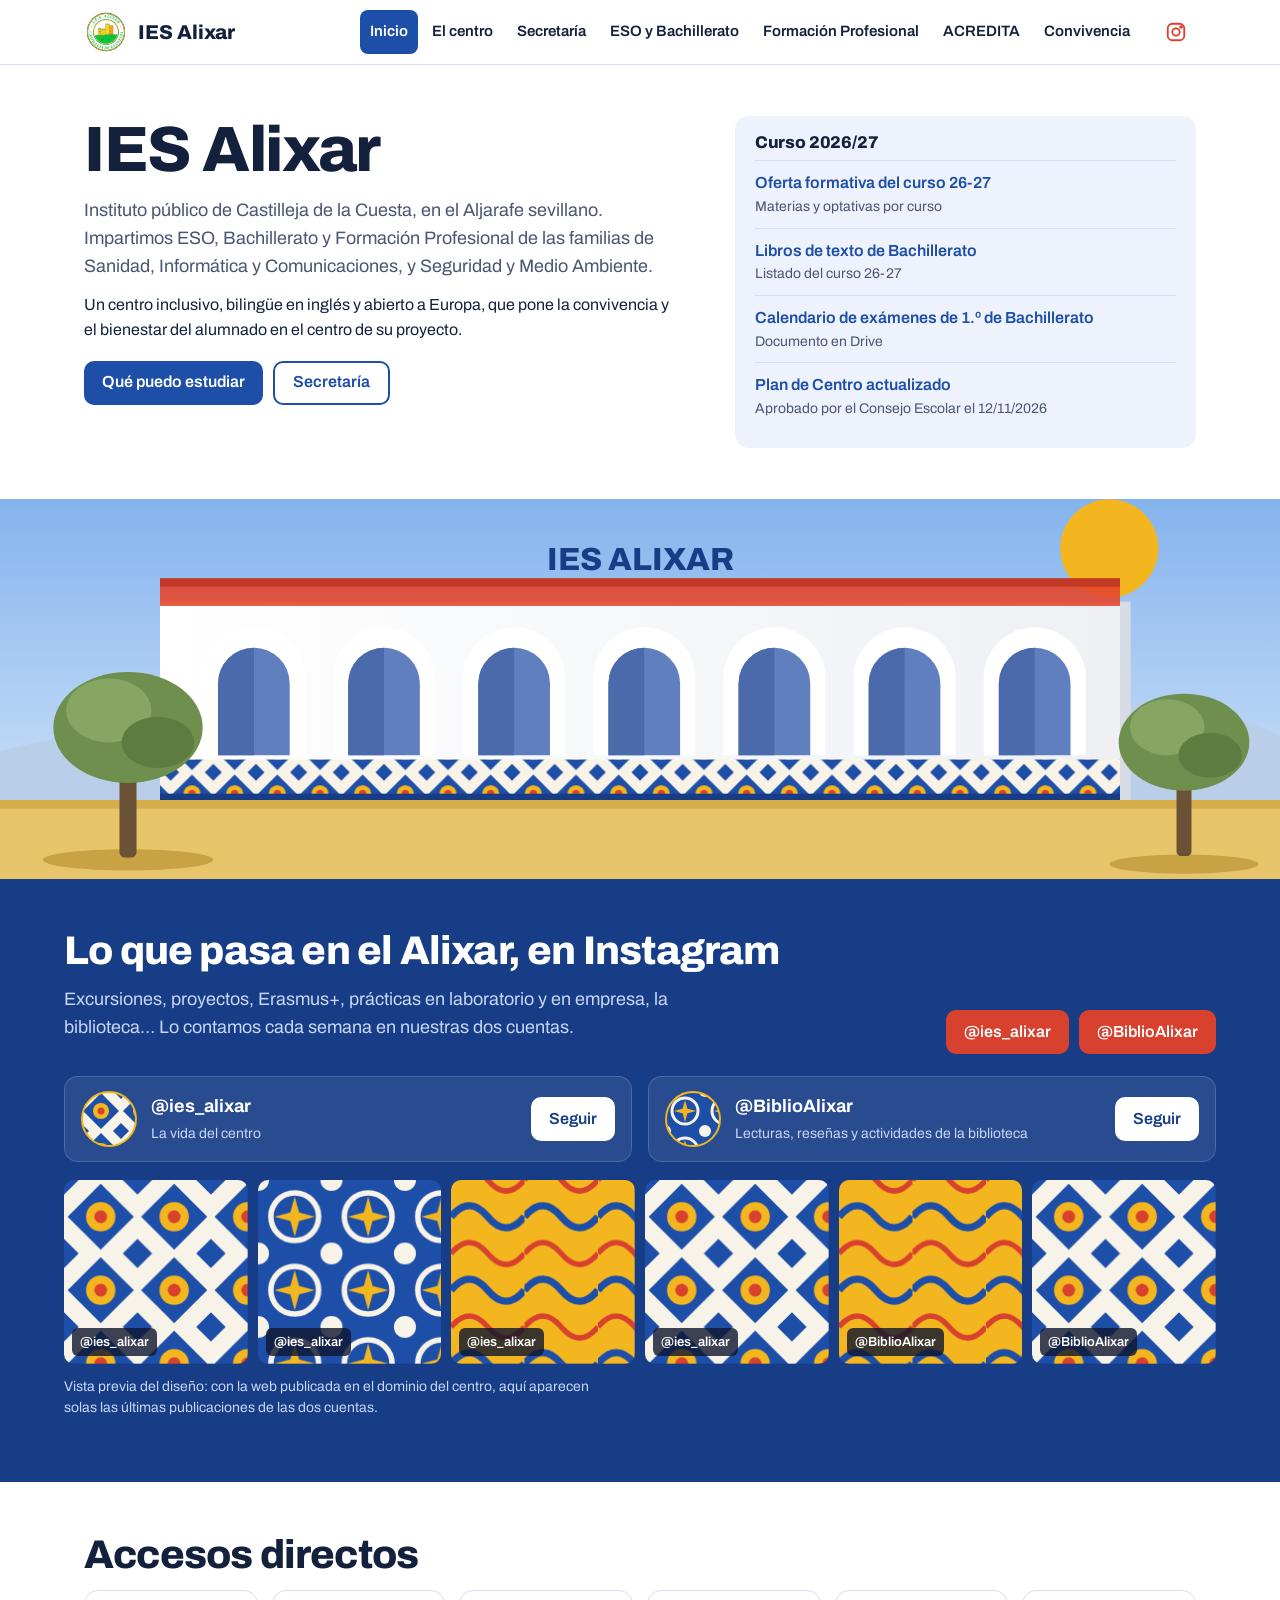
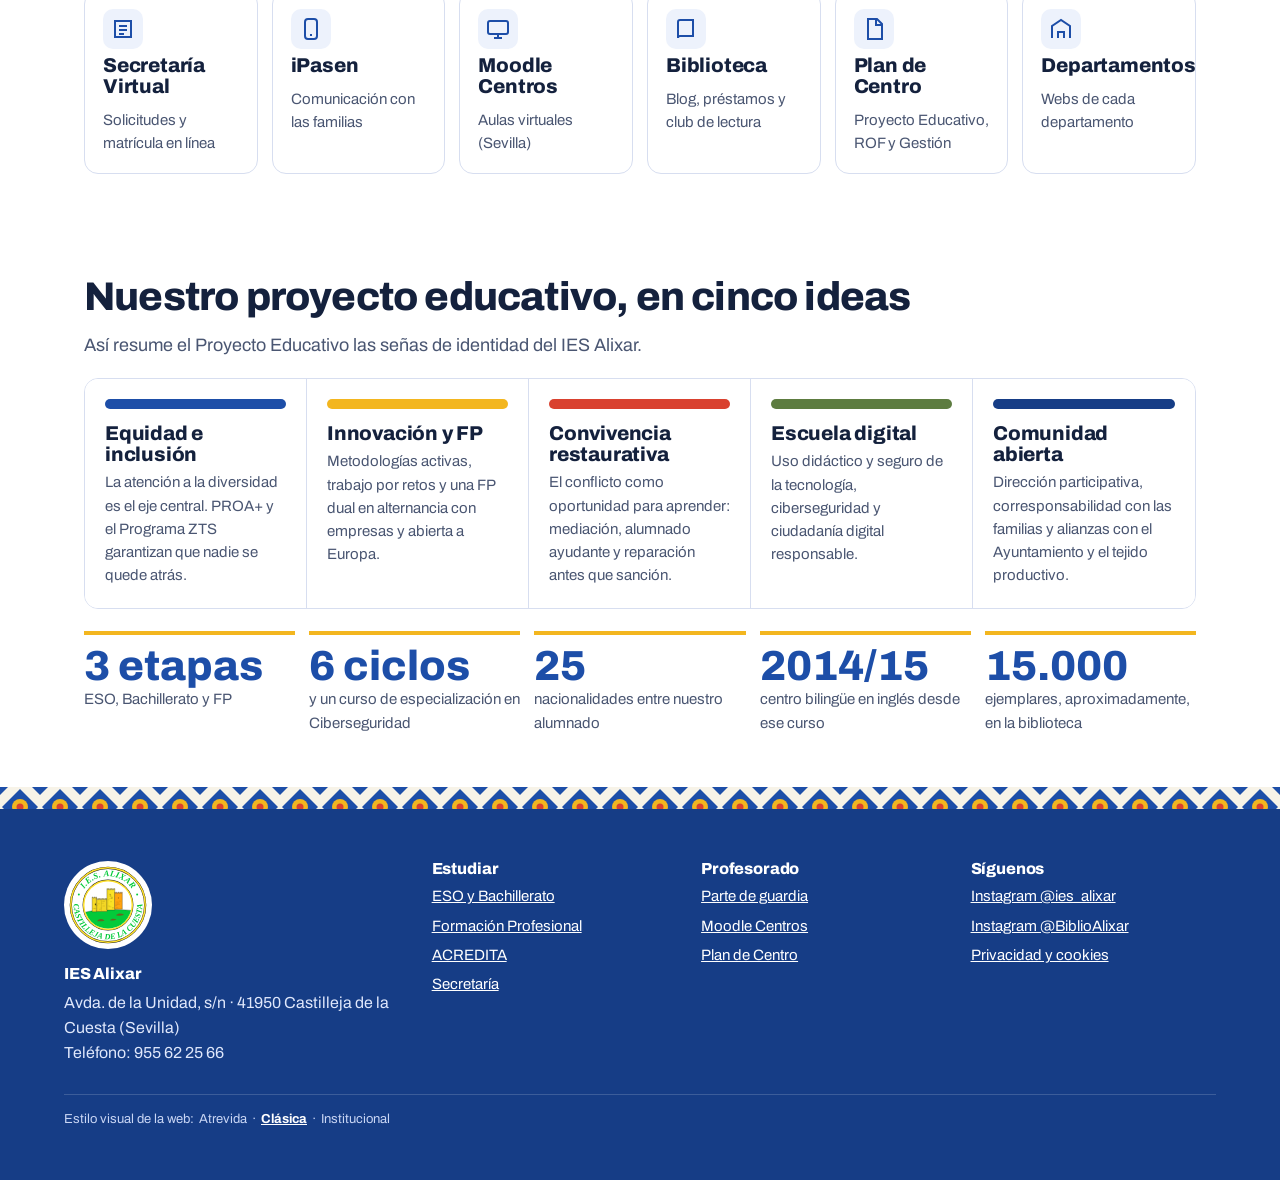
==== docs/clasica.html @ dfd82e68 "Primera versión de la web del IES Alixar (tres estilos)" ====
<!DOCTYPE html>
<html lang="es">
<head>
<meta charset="utf-8">
<meta name="viewport" content="width=device-width, initial-scale=1">
<title>IES Alixar</title>
<meta name="description" content="IES Alixar, instituto público de Castilleja de la Cuesta (Sevilla): ESO, Bachillerato bilingüe y Formación Profesional de Sanidad, Informática y Seguridad y Medio Ambiente.">
<meta name="theme-color" content="#1d4ea8">
<meta property="og:title" content="IES Alixar">
<meta property="og:description" content="Instituto público de Castilleja de la Cuesta (Sevilla): ESO, Bachillerato y Formación Profesional.">
<meta property="og:type" content="website">
<meta property="og:locale" content="es_ES">
<link rel="icon" href="[data-uri]">
<link rel="preconnect" href="https://fonts.googleapis.com">
<link rel="preconnect" href="https://fonts.gstatic.com" crossorigin>
<link href="https://fonts.googleapis.com/css2?family=Archivo:wght@400;500;600;800&display=swap" rel="stylesheet">
<style>
/* VOICE everyday institucional: cercano, claro, para familias, alumnado y profesorado
   IDEA un zócalo de azulejo sevillano: la web se ordena en piezas de tile que encajan
   PICTURE fachada encalada con arcos, friso de azulejo y olivos del Aljarafe; muro de Instagram en azulejos
   COLOUR blanco cal, azul azulejo #1d4ea8, albero #f3b61f, acento almagra #d9412f
   TYPE Archivo 800 titulares + Archivo texto
   LAYOUT portada: título y avisos arriba, escena a todo ancho, banda azul de Instagram; móvil apilado */
:root{color-scheme:light dark;--bg:light-dark(#ffffff,#0e1630);--ink:light-dark(#14213d,#eef2fb);--soft:light-dark(#4a5672,#b5c0da);--blue:light-dark(#1d4ea8,#7ea6f2);--blue-d:light-dark(#163d86,#0a1330);--albero:#f3b61f;--red:light-dark(#d9412f,#ff7a68);--tile:light-dark(#edf2fc,#17244a);--line:light-dark(#d7def0,#2a3a66);--card:light-dark(#ffffff,#131e40)}
:root[data-theme=light]{color-scheme:light}:root[data-theme=dark]{color-scheme:dark}
*{box-sizing:border-box;min-width:0}
html{scroll-padding-top:80px}
body{margin:0;background:var(--bg);color:var(--ink);font:16px/1.55 Archivo,system-ui,sans-serif;overflow-x:clip}
a{color:var(--blue)}
img,svg{max-width:100%}
h1,h2,h3{font-weight:800;line-height:1.05;letter-spacing:-.02em;text-wrap:balance;margin:0}
h1{font-size:clamp(40px,6vw,64px)}
h2{font-size:clamp(28px,3.6vw,40px);margin-bottom:14px}
h3{font-size:20px;margin-bottom:6px;letter-spacing:-.01em}
p{margin:0 0 12px;max-width:68ch}
.band{padding-block:clamp(28px,4vw,64px);padding-inline:max(5vw,16px)}
.wrap{max-width:1240px;margin-inline:auto}
.lead{font-size:18px;color:var(--soft)}
.small{font-size:14px;color:var(--soft)}
/* cabecera */
header{position:sticky;top:0;z-index:20;background:var(--bg);border-bottom:1px solid var(--line)}
.bar{display:flex;align-items:center;gap:16px;max-width:1240px;margin:auto;padding:10px max(5vw,16px);flex-wrap:wrap}
.brand{flex-wrap:nowrap;white-space:nowrap;display:flex;align-items:center;gap:10px;text-decoration:none;color:var(--ink);font-weight:800;font-size:20px;margin-right:auto}
.brand img{width:44px;height:44px}
nav{display:flex;flex-wrap:wrap;gap:4px}
nav a{padding:10px 10px;border-radius:8px;text-decoration:none;color:var(--ink);font-weight:600;font-size:15px}
nav a:hover{background:var(--tile)}
nav a[aria-current=page]{background:var(--blue);color:#fff}
nav a.ig{color:var(--red)}
nav a.ig[aria-current=page]{background:var(--red);color:#fff}
#menu{display:none;min-height:44px;padding:0 14px;border-radius:8px;border:1px solid var(--line);background:var(--card);color:var(--ink);font:600 15px Archivo,sans-serif}
@media(max-width:1120px){#menu{display:block}nav{display:none;width:100%;order:3}nav.open{display:flex}nav a{flex:1 1 45%}}
/* páginas */
[data-page]{display:none}[data-page].on{display:block}
.skip{position:absolute;left:-9999px;top:8px;z-index:50;background:var(--blue);color:#fff;padding:10px 14px;border-radius:8px}
.skip:focus{left:16px}
.btn{display:inline-flex;align-items:center;gap:8px;min-height:44px;padding:0 18px;border-radius:10px;background:var(--blue);color:#fff;font-weight:600;text-decoration:none}
.btn.alt{background:transparent;color:var(--blue);border:2px solid var(--blue)}
.btn.red{background:var(--red)}
.btn:focus-visible,nav a:focus-visible,a:focus-visible,button:focus-visible{outline:3px solid var(--albero);outline-offset:2px}
.row{display:flex;flex-wrap:wrap;gap:10px;margin-top:18px}
/* portada */
.hero{display:grid;grid-template-columns:minmax(0,1.3fr) minmax(0,1fr);gap:clamp(20px,4vw,56px);align-items:start}
.avisos{background:var(--tile);border-radius:14px;padding:18px 20px}
.avisos h3{font-size:17px}
.avisos ul{list-style:none;margin:8px 0 0;padding:0}
.avisos li{border-top:1px solid var(--line);padding:10px 0}
.avisos li a{font-weight:600;text-decoration:none}
.avisos li span{display:block;font-size:14px;color:var(--soft)}
.scene{display:block;width:100%;height:clamp(220px,30vw,380px)}
@media(max-width:760px){.hero{grid-template-columns:minmax(0,1fr)}}
/* instagram */
.igband{background:var(--blue-d);color:#fff}
.igband a{color:#fff}
.igband .lead{color:#c9d6f5}
.ighead{display:grid;grid-template-columns:minmax(0,1fr) auto;gap:16px;align-items:end;margin-bottom:22px}
.profiles{display:grid;grid-template-columns:repeat(2,minmax(0,1fr));gap:16px;margin-bottom:18px}
.prof{display:flex;gap:14px;align-items:center;background:#ffffff14;border:1px solid #ffffff2a;border-radius:14px;padding:14px 16px}
.prof svg{width:56px;height:56px;flex:none}
.prof b{font-size:18px;display:block}
.prof span{font-size:14px;color:#c9d6f5}
.prof .btn{margin-left:auto;background:#fff;color:var(--blue-d);flex:none}
.grid-ig{display:grid;grid-template-columns:repeat(6,minmax(0,1fr));gap:10px}
.post{aspect-ratio:1;border-radius:10px;overflow:hidden;position:relative;display:block;text-decoration:none}
.post svg{position:absolute;inset:0;width:100%;height:100%}
.post em{position:absolute;left:8px;bottom:8px;right:8px;font-style:normal;font-size:13px;font-weight:600;background:#0e1630cc;color:#fff;padding:4px 8px;border-radius:6px;width:max-content;max-width:calc(100% - 16px)}
.ig-live{display:grid;grid-template-columns:repeat(auto-fill,minmax(300px,1fr));gap:14px}
@media(max-width:860px){.grid-ig{grid-template-columns:repeat(3,minmax(0,1fr))}.profiles{grid-template-columns:minmax(0,1fr)}}
@media(max-width:600px){.ighead{grid-template-columns:minmax(0,1fr)}.prof{flex-wrap:wrap}.prof .btn{margin-left:0}}
/* tiles: tarjetas en azulejo */
.tiles{display:grid;grid-template-columns:repeat(auto-fit,minmax(min(100%,220px),1fr));gap:14px}
.six{grid-template-columns:repeat(6,minmax(0,1fr))}
@media(max-width:1000px){.six{grid-template-columns:repeat(3,minmax(0,1fr))}}
@media(max-width:520px){.six{grid-template-columns:repeat(2,minmax(0,1fr))}}
.tile{background:var(--card);border:1px solid var(--line);border-radius:14px;padding:18px;display:flex;flex-direction:column;gap:6px;text-decoration:none;color:var(--ink)}
a.tile:hover{border-color:var(--blue)}
.tile .ico{width:40px;height:40px;border-radius:10px;background:var(--tile);display:grid;place-items:center;color:var(--blue)}
.tile .ico svg{width:24px;height:24px}
.tile p{font-size:15px;color:var(--soft);margin:0}
.pillars{display:grid;grid-template-columns:repeat(5,minmax(0,1fr));gap:0;border:1px solid var(--line);border-radius:14px;overflow:hidden}
.pillar{padding:20px;border-right:1px solid var(--line);background:var(--card)}
.pillar:last-child{border-right:0}
.pillar i{display:block;width:100%;height:10px;border-radius:5px;margin-bottom:14px}
.pillar p{font-size:15px;color:var(--soft);margin:0}
@media(max-width:1000px){.pillars{grid-template-columns:repeat(2,minmax(0,1fr))}.pillar{border-bottom:1px solid var(--line)}.pillar:last-child{grid-column:1/-1}}
@media(max-width:560px){.pillars{grid-template-columns:minmax(0,1fr)}.pillar{border-right:0}}
.figs{display:grid;grid-template-columns:repeat(auto-fit,minmax(10em,1fr));gap:14px;margin-top:22px}
.figs div{border-top:4px solid var(--albero);padding-top:10px}
.figs b{display:block;font-size:clamp(30px,3.4vw,42px);font-weight:800;line-height:1;color:var(--blue);white-space:nowrap}
.figs span{font-size:15px;color:var(--soft)}
/* páginas interiores */
.pagehead{background:var(--tile);border-bottom:6px solid var(--albero)}
.pagehead p{margin-top:10px}
.two{display:grid;grid-template-columns:minmax(0,1fr) minmax(0,1fr);gap:clamp(20px,4vw,48px)}
.side{display:grid;grid-template-columns:minmax(0,2fr) minmax(0,1fr);gap:clamp(20px,4vw,48px);align-items:start}
@media(max-width:800px){.two,.side{grid-template-columns:minmax(0,1fr)}}
ul.clean{padding-left:20px;margin:0 0 12px}
ul.clean li{margin-bottom:6px}
.panel{background:var(--card);border:1px solid var(--line);border-radius:14px;padding:18px 20px}
.panel+.panel{margin-top:14px}
.people{list-style:none;padding:0;margin:0}
.people li{display:flex;justify-content:space-between;gap:12px;flex-wrap:wrap;padding:9px 0;border-top:1px solid var(--line)}
.people li span{color:var(--soft);font-size:15px}
.docs{list-style:none;padding:0;margin:0;display:grid;grid-template-columns:repeat(auto-fit,minmax(min(100%,300px),1fr));gap:8px}
.docs a{display:flex;gap:10px;align-items:center;padding:12px 14px;border:1px solid var(--line);border-radius:10px;text-decoration:none;color:var(--ink);background:var(--card);min-height:52px}
.docs a:hover{border-color:var(--blue)}
.docs a b{color:var(--blue);font-size:13px;flex:none;width:3.6em}
.chips{display:flex;flex-wrap:wrap;gap:6px;margin:6px 0 10px;padding:0;list-style:none}
.chips li{background:var(--tile);border-radius:999px;padding:4px 11px;font-size:14px}
.tabs{display:flex;flex-wrap:wrap;gap:6px;margin-bottom:18px}
.tabs button{min-height:44px;padding:0 16px;border-radius:10px;border:1px solid var(--line);background:var(--card);color:var(--ink);font:600 15px Archivo,sans-serif;cursor:pointer}
.tabs button[aria-selected=true]{background:var(--blue);border-color:var(--blue);color:#fff}
.course{display:none}.course.on{display:block}
.cycle{border:1px solid var(--line);border-radius:14px;padding:18px 20px;background:var(--card);display:flex;flex-direction:column;gap:4px}
.cycle .tag{align-self:flex-start;font-size:13px;font-weight:600;padding:3px 10px;border-radius:999px;background:var(--albero);color:#14213d}
.cycle .tag.gs{background:var(--blue);color:#fff}
.cycle .tag.ce{background:var(--red);color:#fff}
.cycle dl{display:grid;grid-template-columns:auto minmax(0,1fr);gap:2px 12px;margin:8px 0 0;font-size:15px}
.cycle dt{color:var(--soft)}
.cycle dd{margin:0}
.fam{margin-bottom:34px}
.fam>h3{font-size:24px;margin-bottom:12px}
.cal{list-style:none;margin:0;padding:0}
.cal li{display:grid;grid-template-columns:9.5em minmax(0,1fr);gap:16px;padding:14px 0;border-top:1px solid var(--line)}
.cal b{font-size:20px;color:var(--blue);line-height:1.2}
@media(max-width:520px){.cal li{grid-template-columns:minmax(0,1fr);gap:2px}}
.scroll{overflow-x:auto}
table{border-collapse:collapse;width:100%;font-size:15px}
th,td{text-align:left;padding:9px 10px;border-bottom:1px solid var(--line)}
td.n,th.n{text-align:right;font-variant-numeric:tabular-nums}
.logos{display:flex;flex-wrap:wrap;gap:8px;list-style:none;padding:0;margin:10px 0 0}
.logos li{border:1px solid var(--line);border-radius:8px;padding:6px 10px;font-size:14px;background:var(--card)}
.embed{position:relative;aspect-ratio:16/9;border-radius:12px;overflow:hidden;background:var(--tile);border:1px solid var(--line)}
.embed iframe{position:absolute;inset:0;width:100%;height:100%;border:0}
.embed .fb{position:absolute;inset:0;display:grid;place-items:center;text-align:center;padding:16px;font-size:15px;color:var(--soft)}
.drive{height:clamp(360px,60vh,620px);aspect-ratio:auto}
.vids{display:grid;grid-template-columns:repeat(auto-fit,minmax(min(100%,320px),1fr));gap:16px;margin-top:14px}
.vids figcaption{font-size:14px;color:var(--soft);margin-top:6px}
figure{margin:0}
.src{font-size:13px;color:var(--soft);margin-top:8px}
.official{display:grid;grid-template-columns:repeat(3,minmax(0,1fr));gap:14px}
@media(max-width:900px){.official{grid-template-columns:repeat(2,minmax(0,1fr))}}
@media(max-width:520px){.official{grid-template-columns:minmax(0,1fr)}}
.official a.tile b{font-size:13px;color:var(--soft);font-weight:500}
.navig{display:flex;gap:6px;align-items:center}
.navig a{display:grid;place-items:center;width:40px;height:40px;border-radius:10px;color:var(--red)}
.navig a:hover{background:var(--tile)}
.navig svg{width:22px;height:22px}
.post img{position:absolute;inset:0;width:100%;height:100%;object-fit:cover}
.sr{position:absolute;width:1px;height:1px;overflow:hidden;clip:rect(0 0 0 0);white-space:nowrap}
.note{border-left:4px solid var(--albero);padding:10px 14px;background:var(--tile);border-radius:0 10px 10px 0;font-size:15px}
/* pie */
footer{background:var(--blue-d);color:#dfe7fb}
footer a{color:#fff}
.foot{display:grid;grid-template-columns:minmax(0,1.4fr) repeat(3,minmax(0,1fr));gap:24px}
footer h3{font-size:16px;color:#fff;margin-bottom:8px}
footer ul{list-style:none;padding:0;margin:0}
footer li{margin-bottom:6px;font-size:15px}
.frieze{height:22px;background:var(--blue-d)}
@media(max-width:800px){.foot{grid-template-columns:repeat(2,minmax(0,1fr))}}
@media(max-width:480px){.foot{grid-template-columns:minmax(0,1fr)}}
@media(prefers-reduced-motion:no-preference){.sun{animation:glow 6s ease-in-out infinite alternate}@keyframes glow{to{opacity:.75}}}
.estilo{max-width:1240px;margin:28px auto 0;padding-top:14px;border-top:1px solid #ffffff2a;font-size:13px;color:#c9d6f5}
.estilo a{color:inherit;text-decoration:none;padding:4px 2px}
.estilo a:hover{text-decoration:underline}
.estilo a[aria-current]{color:#fff;font-weight:700;text-decoration:underline}
</style>
<script type="application/ld+json">{"@context":"https://schema.org","@type":"HighSchool","name":"IES Alixar","address":{"@type":"PostalAddress","streetAddress":"Avda. de la Unidad, s/n","postalCode":"41950","addressLocality":"Castilleja de la Cuesta","addressRegion":"Sevilla","addressCountry":"ES"},"telephone":"+34955622566","sameAs":["https://www.instagram.com/ies_alixar/","https://www.instagram.com/biblioalixar/"]}</script>
</head>
<body data-theme-name="clasica">
<a class="skip" href="#main">Saltar al contenido</a>
<svg width="0" height="0" style="position:absolute" aria-hidden="true">
 <defs>
  <pattern id="az" width="40" height="40" patternUnits="userSpaceOnUse">
   <rect width="40" height="40" fill="#f7f3e8"/>
   <path d="M20 2 L38 20 L20 38 L2 20Z" fill="#1d4ea8"/>
   <circle cx="20" cy="20" r="8" fill="#f3b61f"/>
   <circle cx="20" cy="20" r="3.5" fill="#d9412f"/>
   <path d="M0 0h8L0 8zM40 0h-8l8 8zM0 40h8l-8-8zM40 40h-8l8-8z" fill="#1d4ea8"/>
  </pattern>
  <pattern id="az2" width="40" height="40" patternUnits="userSpaceOnUse">
   <rect width="40" height="40" fill="#1d4ea8"/>
   <circle cx="20" cy="20" r="13" fill="none" stroke="#f7f3e8" stroke-width="3"/>
   <path d="M20 9 L23 20 L20 31 L17 20Z M9 20 L20 17 L31 20 L20 23Z" fill="#f3b61f"/>
   <circle cx="0" cy="0" r="6" fill="#f7f3e8"/><circle cx="40" cy="0" r="6" fill="#f7f3e8"/><circle cx="0" cy="40" r="6" fill="#f7f3e8"/><circle cx="40" cy="40" r="6" fill="#f7f3e8"/>
  </pattern>
  <pattern id="az3" width="40" height="40" patternUnits="userSpaceOnUse">
   <rect width="40" height="40" fill="#f3b61f"/>
   <path d="M0 20 Q10 8 20 20 T40 20" fill="none" stroke="#1d4ea8" stroke-width="4"/>
   <path d="M0 40 Q10 28 20 40 T40 40 M0 0 Q10 -12 20 0 T40 0" fill="none" stroke="#d9412f" stroke-width="3"/>
  </pattern>
  <symbol id="arch" viewBox="0 0 120 150"><path d="M0 150V60A60 60 0 0 1 120 60V150Z" fill="#fff"/><path d="M18 150V66A42 42 0 0 1 102 66V150Z" fill="#5f7fbf"/><path d="M18 150V66A42 42 0 0 1 60 24V150Z" fill="#4a6aac"/></symbol>
  <symbol id="olive" viewBox="0 0 160 200"><rect x="72" y="110" width="16" height="90" rx="5" fill="#6b5236"/><path d="M80 120 Q60 100 52 112" stroke="#6b5236" stroke-width="7" fill="none"/><ellipse cx="80" cy="78" rx="70" ry="52" fill="#6f8f4e"/><ellipse cx="62" cy="62" rx="40" ry="30" fill="#87a663"/><ellipse cx="108" cy="92" rx="34" ry="24" fill="#5d7c40"/></symbol>
 </defs>
</svg>

<header>
 <div class="bar">
  <a class="brand" href="#inicio" aria-label="IES Alixar, inicio">
   <img src="[data-uri]" alt="" width="44" height="44">
   IES Alixar
  </a>
  <button id="menu" aria-expanded="false" aria-controls="nav">Menú</button>
  <nav id="nav" aria-label="Principal">
   <a href="#inicio">Inicio</a>
   <a href="#centro">El centro</a>
   <a href="#secretaria">Secretaría</a>
   <a href="#oferta">ESO y Bachillerato</a>
   <a href="#fp">Formación Profesional</a>
   <a href="#acredita">ACREDITA</a>
   <a href="#convivencia">Convivencia</a>
  </nav>
  <div class="navig" aria-label="Instagram">
   <a href="https://www.instagram.com/ies_alixar/" title="Instagram @ies_alixar" aria-label="Instagram @ies_alixar"><svg viewBox="0 0 24 24" fill="none" stroke="currentColor" stroke-width="2"><rect x="3" y="3" width="18" height="18" rx="5"/><circle cx="12" cy="12" r="4"/><circle cx="17.5" cy="6.5" r="1" fill="currentColor"/></svg></a>
  </div>
 </div>
</header>

<main id="main" tabindex="-1">
<!-- ============ INICIO ============ -->
<section data-page="inicio">
 <div class="band wrap hero">
  <div>
   <h1>IES Alixar</h1>
   <p class="lead" style="margin-top:14px">Instituto público de Castilleja de la Cuesta, en el Aljarafe sevillano. Impartimos ESO, Bachillerato y Formación Profesional de las familias de Sanidad, Informática y Comunicaciones, y Seguridad y Medio Ambiente.</p>
   <p>Un centro inclusivo, bilingüe en inglés y abierto a Europa, que pone la convivencia y el bienestar del alumnado en el centro de su proyecto.</p>
   <div class="row">
    <a class="btn" href="#oferta">Qué puedo estudiar</a>
    <a class="btn alt" href="#secretaria">Secretaría</a>
   </div>
  </div>
  <aside class="avisos" aria-labelledby="av">
   <h3 id="av">Curso 2026/27</h3>
   <ul>
    <li><a href="https://drive.google.com/file/d/1u_rcIVLD_dSvkrxkO-KsLnP6Bqg1R-V5/view">Oferta formativa del curso 26-27</a><span>Materias y optativas por curso</span></li>
    <li><a href="https://drive.google.com/file/d/1x2i_ucU8sHoNsAkaYMD18kuUTWoH7yR8/view">Libros de texto de Bachillerato</a><span>Listado del curso 26-27</span></li>
    <li><a href="https://drive.google.com/file/d/1bt0aJ9QCRGAakWUMd08jaFK8oxcDZO-f/view">Calendario de exámenes de 1.º de Bachillerato</a><span>Documento en Drive</span></li>
    <li><a href="#centro">Plan de Centro actualizado</a><span>Aprobado por el Consejo Escolar el 12/11/2026</span></li>
   </ul>
  </aside>
 </div>
 <svg class="scene" viewBox="0 0 1200 380" preserveAspectRatio="xMidYMax slice" role="img" aria-label="Fachada encalada con arcos, friso de azulejo y olivos">
  <defs>
   <linearGradient id="sky" x1="0" y1="0" x2="0" y2="1"><stop offset="0" stop-color="#7fb0ec"/><stop offset="1" stop-color="#d9e9fb"/></linearGradient>
   <linearGradient id="wall" x1="0" y1="0" x2="1" y2="0"><stop offset="0" stop-color="#ffffff"/><stop offset="1" stop-color="#eef0f4"/></linearGradient>
  </defs>
  <rect width="1200" height="380" fill="url(#sky)"/>
  <circle class="sun" cx="1040" cy="70" r="46" fill="#f3b61f"/>
  <path d="M0 260 Q200 210 420 240 T860 230 T1200 245 V380 H0Z" fill="#b9cfe9"/>
  <rect x="150" y="120" width="900" height="200" fill="url(#wall)"/>
  <rect x="150" y="104" width="900" height="20" fill="#e4472f" opacity=".9"/>
  <rect x="150" y="98" width="900" height="8" fill="#c23a26"/>
  <g id="arches"></g>
  <rect x="150" y="268" width="900" height="34" fill="url(#az)"/>
  <rect x="150" y="300" width="900" height="6" fill="#163d86"/>
  <rect x="1050" y="120" width="10" height="186" fill="#d7dbe4"/>
  <rect x="0" y="306" width="1200" height="74" fill="#e8c46a"/>
  <rect x="0" y="306" width="1200" height="8" fill="#d6ad4b"/>
  <ellipse cx="120" cy="362" rx="80" ry="10" fill="#c9a244"/>
  <use href="#olive" x="40" y="160" width="160" height="200"/>
  <ellipse cx="1110" cy="366" rx="70" ry="9" fill="#c9a244"/>
  <use href="#olive" x="1040" y="176" width="140" height="190"/>
  <text x="600" y="90" text-anchor="middle" font-family="Archivo,sans-serif" font-weight="800" font-size="30" fill="#163d86" >IES ALIXAR</text>
 </svg>

 <div class="band igband" id="ig-home">
  <div class="wrap">
   <div class="ighead">
    <div>
     <h2>Lo que pasa en el Alixar, en Instagram</h2>
     <p class="lead">Excursiones, proyectos, Erasmus+, prácticas en laboratorio y en empresa, la biblioteca… Lo contamos cada semana en nuestras dos cuentas.</p>
    </div>
    <div class="row" style="margin:0"><a class="btn red" href="https://www.instagram.com/ies_alixar/">@ies_alixar</a><a class="btn red" href="https://www.instagram.com/biblioalixar/">@BiblioAlixar</a></div>
   </div>
   <div class="profiles">
    <div class="prof"><svg viewBox="0 0 56 56" aria-hidden="true"><circle cx="28" cy="28" r="27" fill="url(#az)" stroke="#f3b61f" stroke-width="2"/></svg><div><b>@ies_alixar</b><span>La vida del centro</span></div><a class="btn" href="https://www.instagram.com/ies_alixar/">Seguir</a></div>
    <div class="prof"><svg viewBox="0 0 56 56" aria-hidden="true"><circle cx="28" cy="28" r="27" fill="url(#az2)" stroke="#f3b61f" stroke-width="2"/></svg><div><b>@BiblioAlixar</b><span>Lecturas, reseñas y actividades de la biblioteca</span></div><a class="btn" href="https://www.instagram.com/biblioalixar/">Seguir</a></div>
   </div>
   <div class="grid-ig" data-ig="home"></div>
   <p class="small" style="color:#c9d6f5;margin-top:12px" data-ig-note>Vista previa del diseño: con la web publicada en el dominio del centro, aquí aparecen solas las últimas publicaciones de las dos cuentas.</p>
  </div>
 </div>

 <div class="band wrap">
  <h2>Accesos directos</h2>
  <div class="tiles six">
   <a class="tile" href="https://www.juntadeandalucia.es/educacion/secretariavirtual/"><span class="ico"><svg viewBox="0 0 24 24" fill="none" stroke="currentColor" stroke-width="2"><path d="M4 4h16v16H4zM8 9h8M8 13h8M8 17h5"/></svg></span><h3>Secretaría Virtual</h3><p>Solicitudes y matrícula en línea</p></a>
   <a class="tile" href="https://www.juntadeandalucia.es/educacion/portalseneca/web/pasen"><span class="ico"><svg viewBox="0 0 24 24" fill="none" stroke="currentColor" stroke-width="2"><rect x="6" y="2" width="12" height="20" rx="3"/><path d="M11 18h2"/></svg></span><h3>iPasen</h3><p>Comunicación con las familias</p></a>
   <a class="tile" href="https://educacionadistancia.juntadeandalucia.es/centros/sevilla/login/index.php"><span class="ico"><svg viewBox="0 0 24 24" fill="none" stroke="currentColor" stroke-width="2"><rect x="2" y="4" width="20" height="13" rx="2"/><path d="M8 21h8M12 17v4"/></svg></span><h3>Moodle Centros</h3><p>Aulas virtuales (Sevilla)</p></a>
   <a class="tile" href="https://biblioalixar.blogspot.com/"><span class="ico"><svg viewBox="0 0 24 24" fill="none" stroke="currentColor" stroke-width="2"><path d="M4 5a2 2 0 0 1 2-2h13v16H6a2 2 0 0 0-2 2zM4 5v16"/></svg></span><h3>Biblioteca</h3><p>Blog, préstamos y club de lectura</p></a>
   <a class="tile" href="#centro"><span class="ico"><svg viewBox="0 0 24 24" fill="none" stroke="currentColor" stroke-width="2"><path d="M6 2h9l5 5v15H6zM14 2v6h6"/></svg></span><h3>Plan de Centro</h3><p>Proyecto Educativo, ROF y Gestión</p></a>
   <a class="tile" href="#departamentos" data-go="centro"><span class="ico"><svg viewBox="0 0 24 24" fill="none" stroke="currentColor" stroke-width="2"><path d="M3 21V9l9-6 9 6v12M9 21v-6h6v6"/></svg></span><h3>Departamentos</h3><p>Webs de cada departamento</p></a>
  </div>
 </div>

 <div class="band wrap">
  <h2>Nuestro proyecto educativo, en cinco ideas</h2>
  <p class="lead">Así resume el Proyecto Educativo las señas de identidad del IES Alixar.</p>
  <div class="pillars" style="margin-top:18px">
   <div class="pillar"><i style="background:var(--blue)"></i><h3>Equidad e inclusión</h3><p>La atención a la diversidad es el eje central. PROA+ y el Programa ZTS garantizan que nadie se quede atrás.</p></div>
   <div class="pillar"><i style="background:var(--albero)"></i><h3>Innovación y FP</h3><p>Metodologías activas, trabajo por retos y una FP dual en alternancia con empresas y abierta a Europa.</p></div>
   <div class="pillar"><i style="background:var(--red)"></i><h3>Convivencia restaurativa</h3><p>El conflicto como oportunidad para aprender: mediación, alumnado ayudante y reparación antes que sanción.</p></div>
   <div class="pillar"><i style="background:#5d7c40"></i><h3>Escuela digital</h3><p>Uso didáctico y seguro de la tecnología, ciberseguridad y ciudadanía digital responsable.</p></div>
   <div class="pillar"><i style="background:var(--blue-d)"></i><h3>Comunidad abierta</h3><p>Dirección participativa, corresponsabilidad con las familias y alianzas con el Ayuntamiento y el tejido productivo.</p></div>
  </div>
  <div class="figs">
   <div><b>3 etapas</b><span>ESO, Bachillerato y FP</span></div>
   <div><b>6 ciclos</b><span>y un curso de especialización en Ciberseguridad</span></div>
   <div><b>25</b><span>nacionalidades entre nuestro alumnado</span></div>
   <div><b>2014/15</b><span>centro bilingüe en inglés desde ese curso</span></div>
   <div><b>15.000</b><span>ejemplares, aproximadamente, en la biblioteca</span></div>
  </div>
 </div>
</section>

<!-- ============ EL CENTRO ============ -->
<section data-page="centro">
 <div class="band pagehead"><div class="wrap"><h1>El centro</h1><p class="lead">Quiénes somos, qué nos guía y cómo nos organizamos.</p></div></div>
 <div class="band wrap side">
  <div>
   <h2>Quiénes somos</h2>
   <p>El IES Alixar está en Castilleja de la Cuesta, en el Área Metropolitana de Sevilla, a unos 6 km de la capital. Recibimos alumnado de Castilleja, Camas, Bormujos y otras localidades del Aljarafe; en Formación Profesional, de toda la comarca y de Sevilla capital.</p>
   <p>Trabajamos en dos turnos: por la mañana, ESO, Bachillerato y ciclos formativos; por la tarde, varios grupos de FP. Somos un centro diverso, con alumnado de 25 nacionalidades, y lo entendemos como una riqueza que exige una respuesta educativa inclusiva y equitativa.</p>
   <h3 style="margin-top:22px">Qué alumnado queremos formar</h3>
   <ul class="clean">
    <li><b>En la ESO</b>, personas que se expresan bien en varias lenguas, razonan con método científico, usan la tecnología con ética y seguridad, y ejercen una ciudadanía democrática e inclusiva.</li>
    <li><b>En Bachillerato</b>, madurez intelectual, análisis crítico y trabajo autónomo para continuar en la universidad o en la FP de grado superior.</li>
    <li><b>En Formación Profesional</b>, profesionales cualificados y empleables, formados en talleres, laboratorios y empresas del entorno.</li>
   </ul>
   <h3 style="margin-top:22px">Principios que compartimos</h3>
   <p>Aprendizaje competencial frente al memorístico, evaluación formativa, Diseño Universal para el Aprendizaje, coeducación e igualdad de género, y compromiso con los Objetivos de Desarrollo Sostenible.</p>
  </div>
  <div>
   <div class="panel">
    <h3>Equipo directivo</h3>
    <ul class="people">
     <li><b>Pedro Barco Bernal</b><span>Dirección</span></li>
     <li><b>Francisca Arredondo Martín</b><span>Vicedirección</span></li>
     <li><b>Mª Dolores Ortiz Nieto</b><span>Secretaría</span></li>
     <li><b>María Carrero Jurado</b><span>Jefatura de Estudios</span></li>
     <li><b>Luisa Fernanda Carrascal Moreno</b><span>Jefatura de Estudios de Adultos</span></li>
     <li><b>Mª Victoriana Domínguez Gómez</b><span>Jefatura adjunta</span></li>
     <li><b>Juan Bosco Rastrero Muñoz</b><span>Jefatura adjunta</span></li>
     <li><b>Alfonso Lara Garay</b><span>Jefatura adjunta</span></li>
    </ul>
   </div>
   <div class="panel">
    <h3>Dónde estamos</h3>
    <p style="margin:0">Avda. de la Unidad, s/n<br>41950 Castilleja de la Cuesta (Sevilla)<br>Teléfono: 955 62 25 66</p>
    <div class="row"><a class="btn alt" href="https://www.google.com/maps/search/?api=1&query=IES+Alixar+Castilleja+de+la+Cuesta">Cómo llegar</a></div>
   </div>
  </div>
 </div>
 <div class="band wrap" style="padding-top:0">
  <h2>Plan de Centro</h2>
  <p>Versión aprobada por el Consejo Escolar el 12 de noviembre de 2026, adaptada al Decreto 483/2026 y a la Orden de 31 de agosto de 2026.</p>
  <div class="embed drive" style="margin-top:14px">
   <div class="fb"><span>Carpeta del Plan de Centro en Google Drive.<br><a href="https://drive.google.com/drive/folders/1JPtLXRM_8I23KhPwzJLqeyeZYA8AfTwF">Abrir la carpeta</a></span></div>
   <iframe src="https://drive.google.com/embeddedfolderview?id=1JPtLXRM_8I23KhPwzJLqeyeZYA8AfTwF#grid" title="Carpeta del Plan de Centro en Google Drive" loading="lazy"></iframe>
  </div>
  <p class="src"><a href="https://drive.google.com/drive/folders/1JPtLXRM_8I23KhPwzJLqeyeZYA8AfTwF">Abrir la carpeta en Drive</a></p>
 </div>
 <div class="band wrap" id="departamentos" style="padding-top:0">
  <h2>Departamentos</h2>
  <p>Cada departamento tiene su propia web con programaciones, materiales y novedades.</p>
  <div class="tiles" data-deps style="margin-top:14px"></div>
 </div>
</section>

<!-- ============ ESO Y BACHILLERATO ============ -->
<section data-page="oferta">
 <div class="band pagehead"><div class="wrap"><h1>ESO y Bachillerato</h1><p class="lead">Oferta del curso 2026/27 según el Proyecto Educativo. Todos los cursos de ESO tienen grupos bilingües en inglés.</p></div></div>
 <div class="band wrap">
  <h2>Educación Secundaria Obligatoria</h2>
  <div class="tabs" role="tablist" data-tabs="eso">
   <button role="tab" aria-selected="true" data-t="e1">1.º ESO</button><button role="tab" aria-selected="false" data-t="e2">2.º ESO</button><button role="tab" aria-selected="false" data-t="e3">3.º ESO</button><button role="tab" aria-selected="false" data-t="e4">4.º ESO</button>
  </div>
  <div class="course on" id="e1"><div class="two">
   <div><h3>1.º de ESO</h3><p>Régimen general, apoyo, compensatoria y bilingüe. En el grupo bilingüe se imparten en inglés Biología y Geología, Geografía e Historia, Educación Física y Educación Plástica (11 horas).</p><p>Segunda lengua: Francés o Área Lingüística de Carácter Transversal, para reforzar la competencia lingüística.</p></div>
   <div class="panel"><h3>Optativas (se elige una)</h3><ul class="chips"><li>Oratoria y Debate</li><li>Computación y Robótica</li><li>Cultura Clásica</li><li>Taller de Técnicas Artísticas</li></ul></div>
  </div></div>
  <div class="course" id="e2"><div class="two">
   <div><h3>2.º de ESO</h3><p>Régimen general, apoyo, compensatoria y bilingüe. En el grupo bilingüe se imparten en inglés Matemáticas, Física y Química y Tecnología y Digitalización (14 horas).</p></div>
   <div class="panel"><h3>Optativas (se elige una)</h3><ul class="chips"><li>Oratoria y Debate</li><li>Segunda Lengua Extranjera</li><li>Proyecto de Educación Plástica y Audiovisual</li><li>Computación y Robótica</li><li>Cultura Clásica</li></ul></div>
  </div></div>
  <div class="course" id="e3"><div class="two">
   <div><h3>3.º de ESO</h3><p>Régimen general, bilingüe (16 horas en inglés) y primer curso del Programa de Diversificación Curricular, organizado en un ámbito lingüístico y social y otro científico-tecnológico.</p></div>
   <div class="panel"><h3>Optativas (se elige una)</h3><ul class="chips"><li>Computación y Robótica</li><li>Cultura del Flamenco</li><li>Segunda Lengua Extranjera</li><li>Cultura Clásica</li><li>Oratoria y Debate</li><li>Diseño e Impresión 3D</li></ul></div>
  </div></div>
  <div class="course" id="e4"><div class="two">
   <div><h3>4.º de ESO</h3><ul class="clean"><li><b>Enseñanzas académicas</b>, hacia el Bachillerato: itinerario de Ciencias y Tecnología o de Humanidades y Ciencias Sociales.</li><li><b>Enseñanzas aplicadas</b>, hacia la Formación Profesional, con Formación y Orientación Personal y Profesional y Tecnología.</li><li><b>2.º del Programa de Diversificación Curricular.</b></li></ul><p>Geografía e Historia y Educación Física se imparten en inglés en el grupo bilingüe.</p></div>
   <div class="panel"><h3>Optativas</h3><ul class="chips"><li>Francés</li><li>Música</li><li>Tecnología</li><li>Digitalización</li><li>Expresión Artística</li><li>Ampliación de Cultura Clásica</li><li>Cultura Científica</li><li>Filosofía</li><li>Dibujo Técnico</li><li>Medios de Comunicación</li><li>Métodos de las Ciencias</li><li>Aprendizaje Social y Emocional</li></ul></div>
  </div></div>
 </div>
 <div class="band wrap" style="padding-top:0">
  <h2>Bachillerato</h2>
  <p>Cada modalidad da preferencia para determinados grados universitarios y ciclos de grado superior: conviene elegirla pensando en lo que se quiere estudiar después. La Filosofía de 1.º y la Historia de la Filosofía de 2.º se imparten en inglés.</p>
  <div class="tiles" style="margin-top:16px">
   <div class="cycle"><span class="tag gs">1.º y 2.º</span><h3>Ciencias y Tecnología</h3><p class="small">Itinerario de Ciencias de la Salud y Medio Ambiente (Biología, Química…) o Ciencias-Tecnológico (Dibujo Técnico, Física, Tecnología e Ingeniería).</p></div>
   <div class="cycle"><span class="tag gs">1.º y 2.º</span><h3>Humanidades y Ciencias Sociales</h3><p class="small">Itinerario de Humanidades (Latín, Griego, Historia del Arte…) o de Ciencias Sociales (Matemáticas Aplicadas, Economía, Empresa…).</p></div>
   <div class="cycle"><span class="tag gs">1.º</span><h3>Bachillerato General</h3><p class="small">Matemáticas Generales y dos materias de otras modalidades a elegir, para un perfil más abierto.</p></div>
  </div>
  <div class="row"><a class="btn alt" href="https://drive.google.com/file/d/1aG-2pvzx9Knt4n6tOqy5J-rAPJeiFEKu/view">Breve descripción de las optativas</a></div>
 </div>
 <div class="band" style="background:var(--tile)">
  <div class="wrap">
   <h2>Cómo matricularse</h2>
   <p>La admisión y la matrícula se tramitan en los canales oficiales de la Consejería. Allí están siempre los plazos, instrucciones y formularios vigentes.</p>
   <div class="official" style="margin-top:14px">
    <a class="tile" href="https://www.juntadeandalucia.es/educacion/portales/web/escolarizacion"><h3>Portal de Escolarización</h3><p>Calendario, admisión y matrícula de cada curso</p><b>juntadeandalucia.es</b></a>
    <a class="tile" href="https://www.juntadeandalucia.es/educacion/secretariavirtual/"><h3>Secretaría Virtual</h3><p>Solicitudes y sobre electrónico de matrícula</p><b>juntadeandalucia.es</b></a>
    <a class="tile" href="#claves"><h3>Clave iANDE e iPasen</h3><p>Dónde encontrar la clave y cómo recuperar el acceso</p><b>Secretaría</b></a>
   </div>
  </div>
 </div>
</section>

<!-- ============ FP ============ -->
<section data-page="fp">
 <div class="band pagehead"><div class="wrap"><h1>Formación Profesional</h1><p class="lead">Seis ciclos formativos y un curso de especialización en tres familias profesionales, con formación en empresa y movilidades Erasmus+. ¿Tienes experiencia laboral? Mira también <a href="#acredita">ACREDITA</a>.</p></div></div>
 <div class="band wrap">
  <div class="fam">
   <h3>Informática y Comunicaciones</h3>
   <div class="tiles">
    <div class="cycle"><span class="tag">Grado medio</span><h3>Sistemas Microinformáticos y Redes</h3><dl><dt>Duración</dt><dd>2.000 horas</dd><dt>Turno</dt><dd>Mañana y tarde</dd><dt>Salidas</dt><dd>Soporte informático, redes de datos, montaje y reparación de equipos</dd></dl></div>
    <div class="cycle"><span class="tag gs">Grado superior</span><h3>Desarrollo de Aplicaciones Web</h3><dl><dt>Duración</dt><dd>2.000 horas</dd><dt>Turno</dt><dd>Mañana y tarde</dd><dt>Salidas</dt><dd>Programación web y multimedia, desarrollo en entornos web</dd></dl></div>
    <div class="cycle"><span class="tag ce">Especialización</span><h3>Ciberseguridad en entornos de las tecnologías de la información</h3><dl><dt>Más info</dt><dd><a href="https://www.juntadeandalucia.es/educacion/portals/web/formacion-profesional-andaluza/contenidos/-/contenidos/detalle/0-1-5-2-6-ce-ceti-ciberseguridad-en-entornos-de-las-tecnologias-de-la-informacion">Ficha en el portal de FP</a></dd></dl></div>
   </div>
  </div>
  <div class="fam">
   <h3>Sanidad</h3>
   <div class="tiles">
    <div class="cycle"><span class="tag">Grado medio</span><h3>Farmacia y Parafarmacia</h3><dl><dt>Duración</dt><dd>2.000 horas</dd><dt>Turno</dt><dd>Mañana y tarde; también en oferta modular por la tarde</dd><dt>Salidas</dt><dd>Oficina de farmacia, parafarmacia, almacén de medicamentos, farmacia hospitalaria</dd></dl></div>
    <div class="cycle"><span class="tag gs">Grado superior</span><h3>Laboratorio Clínico y Biomédico</h3><dl><dt>Duración</dt><dd>2.000 horas</dd><dt>Turno</dt><dd>Mañana</dd><dt>Salidas</dt><dd>Laboratorio de diagnóstico clínico, investigación, toxicología</dd></dl></div>
   </div>
  </div>
  <div class="fam">
   <h3>Seguridad y Medio Ambiente</h3>
   <div class="tiles">
    <div class="cycle"><span class="tag gs">Grado superior</span><h3>Química y Salud Ambiental</h3><dl><dt>Duración</dt><dd>2.000 horas</dd><dt>Turno</dt><dd>Mañana</dd><dt>Salidas</dt><dd>Gestión ambiental, control sanitario de aguas, alimentos, aire y residuos, control de plagas</dd></dl></div>
   </div>
  </div>
 </div>
 <div class="band" style="background:var(--tile)">
  <div class="wrap two">
   <div>
    <h2>Formación en la empresa</h2>
    <p>Con la nueva FP, todos los ciclos tienen carácter dual: parte de la formación se realiza en empresas u organismos del sector, en la fase de formación en empresa.</p>
    <ul class="clean">
     <li>Cada estudiante tiene un plan de formación individual con las actividades y el calendario de sus estancias.</li>
     <li>Una tutoría dual en el centro y otra en la empresa siguen su aprendizaje y lo valoran en la evaluación.</li>
     <li>En la oferta modular, la estancia en empresa se organiza, por norma general, en un único periodo.</li>
    </ul>
   </div>
   <div class="panel">
    <h3>Algunas entidades colaboradoras</h3>
    <p class="small">La familia de Informática colabora con más de cincuenta empresas e instituciones. Entre ellas:</p>
    <ul class="logos"><li>Ayesa</li><li>Deloitte</li><li>NTT Data</li><li>Kyndryl</li><li>Ricoh</li><li>Atos</li><li>Guadaltel</li><li>Wellness Telecom</li><li>Servicio Andaluz de Salud</li><li>Universidad Pablo de Olavide</li><li>Hospital San Juan de Dios del Aljarafe</li><li>Ayuntamiento de Castilleja de la Cuesta</li></ul>
   </div>
  </div>
 </div>
 <div class="band wrap two">
  <div>
   <h2>Erasmus+</h2>
   <p>El centro está acreditado en Erasmus+ para FP (KA121-VET) y para Educación Superior (KA131-HED).</p>
   <ul class="clean">
    <li><b>Grado medio</b>: a través del consorcio «Aljarafe en Europa», coordinado por el IES Tartesos. Estancias de 15 días en Portugal y de larga duración en Italia, Alemania o Malta.</li>
    <li><b>Grado superior</b>: gestión propia. Formación en empresa en Europa durante unos tres meses, también para recién titulados.</li>
    <li><b>Profesorado</b>: movilidades de observación (job shadowing).</li>
   </ul>
   <div class="row"><a class="btn" href="https://sites.google.com/g.educaand.es/web-iesalixar-org/oferta-educativa/fp/erasmus">Convocatorias y bases</a></div>
  </div>
  <div>
   <h2>Aula virtual</h2>
   <p>Los módulos de FP usan Moodle Centros, la plataforma de la Consejería. Se entra con las credenciales de iPasen.</p>
   <div class="row"><a class="btn" href="https://educacionadistancia.juntadeandalucia.es/centros/sevilla/login/index.php">Moodle Centros Sevilla</a></div>
  </div>
 </div>
 <div class="band" style="background:var(--tile)">
  <div class="wrap">
   <h2>Trámites de Formación Profesional</h2>
   <p>Toda la información y los formularios vigentes están en los portales oficiales de la Junta de Andalucía.</p>
   <div class="official" style="margin-top:14px">
    <a class="tile" href="https://juntadeandalucia.es/temas/estudiar/fp/matriculacion.html"><h3>Admisión y matrícula en FP</h3><p>Solicitud, reserva de plaza y matrícula por la Secretaría Virtual</p><b>juntadeandalucia.es</b></a>
    <a class="tile" href="https://www.juntadeandalucia.es/educacion/portales/es/web/escolarizacion/formacion-profesional/calendario-general-fp"><h3>Calendario de escolarización</h3><p>Plazos del curso para grado medio, superior y especialización</p><b>Portal de Escolarización</b></a>
    <a class="tile" href="https://www.juntadeandalucia.es/educacion/portales/web/formacion-profesional-andaluza"><h3>Portal de FP Andaluza</h3><p>Oferta, modalidades, normativa y novedades</p><b>juntadeandalucia.es</b></a>
    <a class="tile" href="https://www.juntadeandalucia.es/boja/2026/65/2"><h3>Anulaciones, renuncias y bajas de oficio</h3><p>Orden de 18 de septiembre de 2025 y modelos oficiales (BOJA n.º 65, de 7/4/2026)</p><b>BOJA</b></a>
    <a class="tile" href="https://juntadeandalucia.es/temas/estudiar/adultos/examenes-libres.html"><h3>Pruebas de obtención de título (POT)</h3><p>Títulos de Técnico y Técnico Superior sin cursar el ciclo</p><b>juntadeandalucia.es</b></a>
    <a class="tile" href="https://www.juntadeandalucia.es/educacion/portals/web/formacion-profesional-andaluza/quiero-formarme/pruebas-y-procedimientos/pruebas-obtencion-titulos"><h3>POT: convocatoria y sedes</h3><p>Convocatoria anual, módulos y comisiones de evaluación</p><b>Portal de FP Andaluza</b></a>
   </div>
   <h3 style="margin-top:28px">Vídeos de FP Andaluza</h3>
   <div class="vids">
    <figure><div class="embed"><div class="fb"><a href="https://www.youtube.com/watch?v=JTm-T0u-WWQ">Ver en YouTube</a></div><iframe src="https://www.youtube-nocookie.com/embed/JTm-T0u-WWQ" title="Estudios y modalidades de la Formación Profesional Andaluza" loading="lazy" allowfullscreen></iframe></div><figcaption>Estudios y modalidades de la Formación Profesional Andaluza</figcaption></figure>
    <figure><div class="embed"><div class="fb"><a href="https://www.youtube.com/watch?v=1-su2x-AsqM">Ver en YouTube</a></div><iframe src="https://www.youtube-nocookie.com/embed/1-su2x-AsqM" title="Curso presencial: grado medio y grado superior" loading="lazy" allowfullscreen></iframe></div><figcaption>Curso presencial: grado medio y grado superior</figcaption></figure>
   </div>
   <p class="src">Canal oficial de YouTube «Formación Profesional Andaluza».</p>
  </div>
 </div>
</section>

<!-- ============ SECRETARÍA ============ -->
<section data-page="secretaria">
 <div class="band pagehead"><div class="wrap"><h1>Secretaría</h1><p class="lead">Atención a familias, alumnado y ciudadanía para los trámites administrativos del centro.</p></div></div>
 <div class="band wrap side">
  <div>
   <h2>Cómo hacer un trámite</h2>
   <p>La mayoría de los trámites (solicitudes, matrícula, certificados) se presentan por la Secretaría Virtual de la Junta de Andalucía, sin necesidad de venir al centro. Plazos e instrucciones se publican siempre en los portales oficiales.</p>
   <div class="official" style="margin-top:14px">
    <a class="tile" href="https://www.juntadeandalucia.es/educacion/secretariavirtual/"><h3>Secretaría Virtual</h3><p>Solicitudes y matrícula en línea</p><b>juntadeandalucia.es</b></a>
    <a class="tile" href="https://www.juntadeandalucia.es/educacion/portales/web/escolarizacion"><h3>Escolarización</h3><p>Calendarios y procedimientos de cada curso</p><b>juntadeandalucia.es</b></a>
    <a class="tile" href="https://www.juntadeandalucia.es/educacion/portalseneca/web/pasen"><h3>iPasen</h3><p>Comunicación con el centro y clave iANDE</p><b>juntadeandalucia.es</b></a>
   </div>
  </div>
  <div>
   <div class="panel">
    <h3>Horario de atención</h3>
    <p style="margin:0" data-horario><b style="font-size:22px">9:00 a 14:00</b><br><span class="small">Días lectivos</span></p>
   </div>
   <div class="panel">
    <h3>Contacto</h3>
    <p style="margin:0">Avda. de la Unidad, s/n<br>41950 Castilleja de la Cuesta (Sevilla)<br>Teléfono: 955 62 25 66</p>
   </div>
  </div>
 </div>
 <div class="band" style="background:var(--tile)" id="claves">
  <div class="wrap">
   <h2>Claves de acceso: iANDE e iPasen</h2>
   <div class="two" style="margin-top:6px">
    <div class="panel">
     <h3>Clave iANDE</h3>
     <p>Es el Identificador Andaluz Educativo: permite hacer por internet la admisión, la matrícula y otros trámites, para el alumnado y para sus madres, padres o tutores legales.</p>
     <ul class="clean"><li>Está en iPasen, en un mensaje del Administrador PASEN.</li><li>Si necesitas una clave nueva, se solicita de forma presencial en cualquier centro educativo.</li></ul>
     <p class="src">Fuente: <a href="https://juntadeandalucia.es/temas/estudiar/fp/matriculacion.html">Junta de Andalucía · Admisión y matriculación</a> y <a href="https://www.juntadeandalucia.es/temas/estudiar/primaria-eso/matriculacion.html">Admisión y matriculación en Primaria y ESO</a></p>
    </div>
    <div class="panel">
     <h3>¿Has olvidado la contraseña de iPasen?</h3>
     <p>No hace falta venir al centro. En la pantalla de acceso de PASEN o de la app iPasen están las opciones para recuperar la contraseña o para obtener credenciales nuevas si no las conoces («No tengo acceso»).</p>
     <div class="row"><a class="btn" href="https://www.juntadeandalucia.es/educacion/portalseneca/web/pasen/inicio">Ir a PASEN</a></div>
     <p class="src">iPasen es la aplicación oficial de la Junta de Andalucía, gratuita en Google Play y App Store.</p>
    </div>
   </div>
  </div>
 </div>
</section>

<!-- ============ ACREDITA ============ -->
<section data-page="acredita">
 <div class="band pagehead"><div class="wrap"><h1>ACREDITA</h1><p class="lead">Acreditación oficial de las competencias profesionales adquiridas con la experiencia laboral o con formación no reglada.</p></div></div>
 <div class="band wrap side">
  <div>
   <h2>Información oficial</h2>
   <p>«Andalucía Acredita» es el procedimiento del Instituto Andaluz de Cualificaciones Profesionales. Toda la información, los requisitos y la solicitud están en su portal.</p>
   <div class="official" style="margin-top:14px">
    <a class="tile" href="https://www.juntadeandalucia.es/educacion/portales/web/iacp/andalucia-acredita"><h3>Andalucía Acredita</h3><p>Portal oficial del procedimiento</p><b>IACP · Junta de Andalucía</b></a>
    <a class="tile" href="https://www.juntadeandalucia.es/educacion/portales/web/iacp/andalucia-acredita/que-es"><h3>Qué es y qué se obtiene</h3><p>Cualificaciones y unidades de competencia</p><b>IACP</b></a>
    <a class="tile" href="https://www.juntadeandalucia.es/educacion/portales/web/iacp/andalucia-acredita/convocatorias"><h3>Convocatorias</h3><p>Procedimiento abierto y convocatorias específicas</p><b>IACP</b></a>
    <a class="tile" href="https://www.juntadeandalucia.es/educacion/portales/web/iacp/andalucia-acredita/informacion-y-orientacion"><h3>Información y orientación</h3><p>Antes de presentar la solicitud</p><b>IACP</b></a>
    <a class="tile" href="https://www.juntadeandalucia.es/educacion/secretariavirtual/sede/"><h3>Mis trámites</h3><p>Solicitud y seguimiento en la Oficina Virtual</p><b>juntadeandalucia.es</b></a>
   </div>
  </div>
  <div>
   <div class="panel">
    <h3>Teléfono de información</h3>
    <p style="margin:0"><b style="font-size:22px">900 848 000</b><br><span class="small">Atención a la ciudadanía de Andalucía Acredita</span></p>
   </div>
   <div class="panel">
    <h3>ACREDITA en el IES Alixar</h3>
    <p style="margin:0">El centro participa en el procedimiento en sus familias profesionales. <a href="https://sites.google.com/iesalixar.org/acredita-en-el-ies-alixar">Web de ACREDITA del centro</a></p>
   </div>
  </div>
 </div>
</section>

<!-- ============ CONVIVENCIA Y PROGRAMAS ============ -->
<section data-page="convivencia">
 <div class="band pagehead"><div class="wrap"><h1>Convivencia y programas</h1><p class="lead">Bienestar, apoyo al aprendizaje, biblioteca, bilingüismo y los planes en los que participa el centro.</p></div></div>
 <div class="band wrap two">
  <div>
   <h2>Convivencia restaurativa</h2>
   <p>En el Alixar el conflicto se entiende como una oportunidad pedagógica. Priorizamos la mediación y el compromiso de reparación sobre la sanción.</p>
   <ul class="clean">
    <li><b>Departamento de Convivencia e Igualdad</b>: trabaja la gestión emocional, la asertividad y el bienestar del alumnado.</li>
    <li><b>Alumnado Ayudante y Mentor</b>: estudiantes formados para acompañar y mediar entre iguales.</li>
    <li><b>Coordinación de Bienestar y Protección</b>: referente de seguridad y buen trato para toda la comunidad.</li>
    <li><b>Compromisos de convivencia</b> con las familias.</li>
   </ul>
   <div class="row"><a class="btn alt" href="https://drive.google.com/file/d/1cIuzuRoGs8hNf13r9523unPR3uKpjxow/view">Plan de Convivencia</a></div>
  </div>
  <div>
   <h2>Refuerzo por la tarde: PROA</h2>
   <p>Actividades gratuitas de refuerzo y apoyo para el alumnado propuesto por su equipo educativo, de lunes a jueves de 16:00 a 18:00, con mentores.</p>
   <ul class="clean">
    <li>Acompañamiento escolar: comprensión lectora, razonamiento matemático, técnicas de estudio.</li>
    <li>Acompañamiento lingüístico para alumnado que está aprendiendo español.</li>
   </ul>
   <p>El centro desarrolla también el Programa ZTS como medida estratégica de compensación educativa.</p>
  </div>
 </div>
 <div class="band" style="background:var(--tile)">
  <div class="wrap two">
   <div>
    <h2>Biblioteca</h2>
    <p>Unos 15.000 ejemplares registrados en Biblioweb Séneca, préstamos en todos los recreos, cuatro ordenadores, club de lectura, encuentros con autores y concursos literarios.</p>
    <div class="row"><a class="btn" href="https://biblioalixar.blogspot.com/">Blog de la biblioteca</a><a class="btn alt" href="https://www.instagram.com/biblioalixar/">@BiblioAlixar</a></div>
   </div>
   <div>
    <h2>Bilingüe en inglés</h2>
    <p>Somos centro bilingüe desde el curso 2014/15, en ESO y Bachillerato, con metodología AICLE y auxiliar de conversación. La enseñanza bilingüe es para todo el alumnado del grupo, también el de diversificación.</p>
    <div class="row"><a class="btn alt" href="https://drive.google.com/file/d/1xEbNwcprwkd8zQDUOubQoEEr3LrOpuU5/view">Proyecto Lingüístico</a></div>
   </div>
  </div>
 </div>
 <div class="band wrap">
  <h2>Planes y programas</h2>
  <div class="tiles" style="margin-top:12px">
   <div class="panel"><h3>De participación de oficio</h3><ul class="chips"><li>Bienestar y Salud</li><li>Organización y funcionamiento de la biblioteca</li><li>Escuela 4.0</li><li>Plan de igualdad de género</li><li>Transformación Digital Educativa</li></ul></div>
   <div class="panel"><h3>Sin convocatoria específica</h3><ul class="chips"><li>ALDEA</li><li>Aula de Jaque</li><li>ComunicA</li><li>Emprendimiento Educativo</li><li>MAES</li><li>Escuela: Espacio de Paz</li></ul></div>
   <div class="panel"><h3>Con convocatoria específica</h3><ul class="chips"><li>Competencia Comunicativa en enseñanza bilingüe</li><li>Más Equidad</li><li>PROA y PROA+</li><li>Programa ZTS</li></ul></div>
   <div class="panel"><h3>Internacionales y otros</h3><ul class="chips"><li>Erasmus+</li><li>Bilingüismo</li><li>Plan de autoprotección</li><li>Compensación educativa</li></ul></div>
  </div>
  <div class="two" style="margin-top:28px">
   <div><h3>Transformación Digital Educativa</h3><p>Nuestro Plan de Actuación Digital organiza la digitalización en tres ámbitos: organización y gestión, enseñanza y aprendizaje, e información y comunicación.</p><a href="https://drive.google.com/file/d/1Gz64XKhL0hry3znm73OwP4CVdlgd2Bon/view">Plan de Actuación Digital</a></div>
   <div><h3>Uso responsable de la tecnología</h3><p>Regulamos el uso de los móviles y formamos al alumnado en seguridad, privacidad y ciudadanía digital.</p><a href="https://sites.google.com/g.educaand.es/web-iesalixar-org/tde">Tutoriales y preguntas frecuentes</a></div>
  </div>
 </div>
</section>

</main>

<div class="frieze"><svg width="100%" height="22" aria-hidden="true" preserveAspectRatio="none"><rect width="100%" height="22" fill="url(#az)"/></svg></div>
<footer class="band">
 <div class="wrap foot">
  <div>
   <img src="[data-uri]" alt="Escudo del IES Alixar" width="88" height="88" style="background:#fff;border-radius:50%;margin-bottom:10px">
   <h3>IES Alixar</h3>
   <p style="margin:0">Avda. de la Unidad, s/n · 41950 Castilleja de la Cuesta (Sevilla)<br>Teléfono: 955 62 25 66</p>
  </div>
  <div><h3>Estudiar</h3><ul><li><a href="#oferta">ESO y Bachillerato</a></li><li><a href="#fp">Formación Profesional</a></li><li><a href="#acredita">ACREDITA</a></li><li><a href="#secretaria">Secretaría</a></li></ul></div>
  <div><h3>Profesorado</h3><ul><li><a href="https://partedeguardia.iesalixar.org/">Parte de guardia</a></li><li><a href="https://educacionadistancia.juntadeandalucia.es/centros/sevilla/login/index.php">Moodle Centros</a></li><li><a href="https://drive.google.com/drive/folders/1JPtLXRM_8I23KhPwzJLqeyeZYA8AfTwF">Plan de Centro</a></li></ul></div>
  <div><h3>Síguenos</h3><ul><li><a href="https://www.instagram.com/ies_alixar/">Instagram @ies_alixar</a></li><li><a href="https://www.instagram.com/biblioalixar/">Instagram @BiblioAlixar</a></li><li><a href="https://sites.google.com/g.educaand.es/web-iesalixar-org/politica-de-privacidad">Privacidad y cookies</a></li></ul></div>
 </div>
  <p class="estilo" data-estilo>Estilo visual de la web:
   <a href="index.html" data-t="atrevida">Atrevida</a> ·
   <a href="clasica.html" data-t="clasica">Clásica</a> ·
   <a href="institucional.html" data-t="institucional">Institucional</a>
  </p>
</footer>

<script>
{
/* ---------- Instagram (automático) ----------
   Las últimas publicaciones se cargan solas desde un feed JSON de Behold (behold.so),
   conectado a cada cuenta profesional de Instagram. Pega aquí la URL de cada feed
   (https://feeds.behold.so/XXXX). Si falta o no responde, se muestran los mosaicos
   que enlazan a los perfiles. */
const FEEDS={ies_alixar:'',biblioalixar:''};
const labels={ies_alixar:'@ies_alixar',biblioalixar:'@BiblioAlixar'};
const pats=['az','az2','az3'];
const esc=s=>String(s||'').replace(/[&<>"]/g,c=>({'&':'&amp;','<':'&lt;','>':'&gt;','"':'&quot;'}[c]));
const tile=(acc,i)=>`<a class="post" href="https://www.instagram.com/${acc}/" aria-label="Abrir ${labels[acc]} en Instagram"><svg viewBox="0 0 100 100" preserveAspectRatio="xMidYMid slice" aria-hidden="true"><rect width="100" height="100" fill="url(#${pats[(i+(acc==='biblioalixar'?1:0))%3]})"/></svg><em>${labels[acc]}</em></a>`;
const real=(acc,p)=>{const img=p.sizes?.medium?.mediaUrl||p.thumbnailUrl||p.mediaUrl;const cap=(p.prunedCaption||p.caption||'').slice(0,120);return `<a class="post" target="_blank" rel="noopener" href="${esc(p.permalink)}" title="${esc(cap)}"><img src="${esc(img)}" alt="${esc(cap||'Publicación de '+labels[acc])}" loading="lazy"><em>${labels[acc]}</em></a>`};
const box=document.querySelector('[data-ig="home"]');
box.innerHTML=[0,1,2,3,4,5].map(i=>tile(i<4?'ies_alixar':'biblioalixar',i)).join('');
const load=async acc=>{if(!FEEDS[acc])return[];try{const r=await fetch(FEEDS[acc]);const d=await r.json();return(d.posts||d).map(p=>[acc,p])}catch(e){return[]}};
Promise.all([load('ies_alixar'),load('biblioalixar')]).then(([a,b])=>{
 const mix=[...a.slice(0,4),...b.slice(0,2)];
 for(const x of [...a.slice(4),...b.slice(2)]){if(mix.length>=6)break;mix.push(x)}
 if(!mix.length)return;
 box.innerHTML=mix.slice(0,6).map(([acc,p])=>real(acc,p)).join('');
 const n=document.querySelector('[data-ig-note]');if(n)n.remove();
});

/* ---------- Departamentos ---------- */
const deps=[['Biología y Geología','iesalixar-byg'],['Cultura Clásica','iesalixar-departamentoclsicas'],['Dibujo','iesalixar-dibujo'],['Economía','iesalixar-departamentoeconoma'],['Educación Física','dptoeducacionfisica-alixar'],['Filosofía','iesalixar-filosofia'],['Física y Química','iesalixar-fyq'],['FOL','iesalixar-departamento-de-fol'],['Francés','iesalixar-dpto-frances'],['Geografía e Historia','iesalixar-geografiaehistoria'],['Inglés','iesalixar-ingles'],['Informática','iesalixar-dpto-informatica'],['Lengua Castellana y Literatura','iesalixar-lengua'],['Matemáticas','dpto-matematicas-alixar'],['Música','dpto-musica-alixar'],['Orientación','dpto-orientacion-alixar'],['Química y Salud Ambiental','iesalixar-dpto-qsa'],['Religión','iesalixar-dpto-religiones'],['Sanidad','dpto-sanidad-alixar'],['Tecnología','iesalixar-tecno']];
document.querySelector('[data-deps]').innerHTML=deps.map(([n,s])=>`<a class="tile" href="https://sites.google.com/g.educaand.es/${s}/inicio"><h3>${n}</h3><p>Web del departamento</p></a>`).join('');

/* ---------- Arcos de la fachada ---------- */
const g=document.getElementById('arches');
if(g)g.innerHTML=Array.from({length:7},(_,i)=>`<use href="#arch" x="${190+i*122}" y="140" width="96" height="128"/>`).join('');

/* ---------- Pestañas ---------- */
for(const tl of document.querySelectorAll('[data-tabs]')){
 tl.addEventListener('click',e=>{
  const b=e.target.closest('button');if(!b)return;
  for(const x of tl.querySelectorAll('button'))x.setAttribute('aria-selected',x===b?'true':'false');
  for(const c of tl.parentElement.querySelectorAll('.course'))c.classList.toggle('on',c.id===b.dataset.t);
 });
}

/* ---------- Navegación por páginas ---------- */
const pages=[...document.querySelectorAll('[data-page]')].map(p=>p.dataset.page);
const nav=document.getElementById('nav'),menu=document.getElementById('menu');
const show=()=>{
 let h=location.hash.slice(1)||'inicio';let target=null;
 if(!pages.includes(h)){const el=document.getElementById(h);const p=el&&el.closest('[data-page]');if(p){target=el;h=p.dataset.page}else h='inicio'}
 for(const p of document.querySelectorAll('[data-page]'))p.classList.toggle('on',p.dataset.page===h);
 for(const a of nav.querySelectorAll('a'))a.getAttribute('href')==='#'+h?a.setAttribute('aria-current','page'):a.removeAttribute('aria-current');
 nav.classList.remove('open');menu.setAttribute('aria-expanded','false');
 if(target)target.scrollIntoView();else window.scrollTo(0,0);
};
/* ---------- Enlaces externos ---------- */
for(const a of document.querySelectorAll('a[href^="http"]')){a.target='_blank';a.rel='noopener';if(!a.querySelector('.sr'))a.insertAdjacentHTML('beforeend','<span class="sr"> (se abre en otra pestaña)</span>')}
window.addEventListener('hashchange',show);
menu.addEventListener('click',()=>{const o=nav.classList.toggle('open');menu.setAttribute('aria-expanded',o?'true':'false')});
/* ---------- Selector de estilo visual (atrevida por defecto) ---------- */
{
 const cur=document.body.dataset.themeName;
 const file={atrevida:'index.html',clasica:'clasica.html',institucional:'institucional.html'};
 let saved=null;try{saved=localStorage.getItem('alixar-estilo')}catch(e){}
 if(cur==='atrevida'&&saved&&saved!=='atrevida'&&file[saved]&&!sessionStorage.getItem('alixar-salto')){
  try{sessionStorage.setItem('alixar-salto','1')}catch(e){}
  location.replace(file[saved]+location.hash);
 }
 for(const a of document.querySelectorAll('[data-estilo] a')){
  if(a.dataset.t===cur)a.setAttribute('aria-current','true');
  a.addEventListener('click',e=>{e.preventDefault();try{localStorage.setItem('alixar-estilo',a.dataset.t);sessionStorage.removeItem('alixar-salto')}catch(_){}location.href=file[a.dataset.t]+location.hash});
 }
}
show();
}
</script>
</body>
</html>
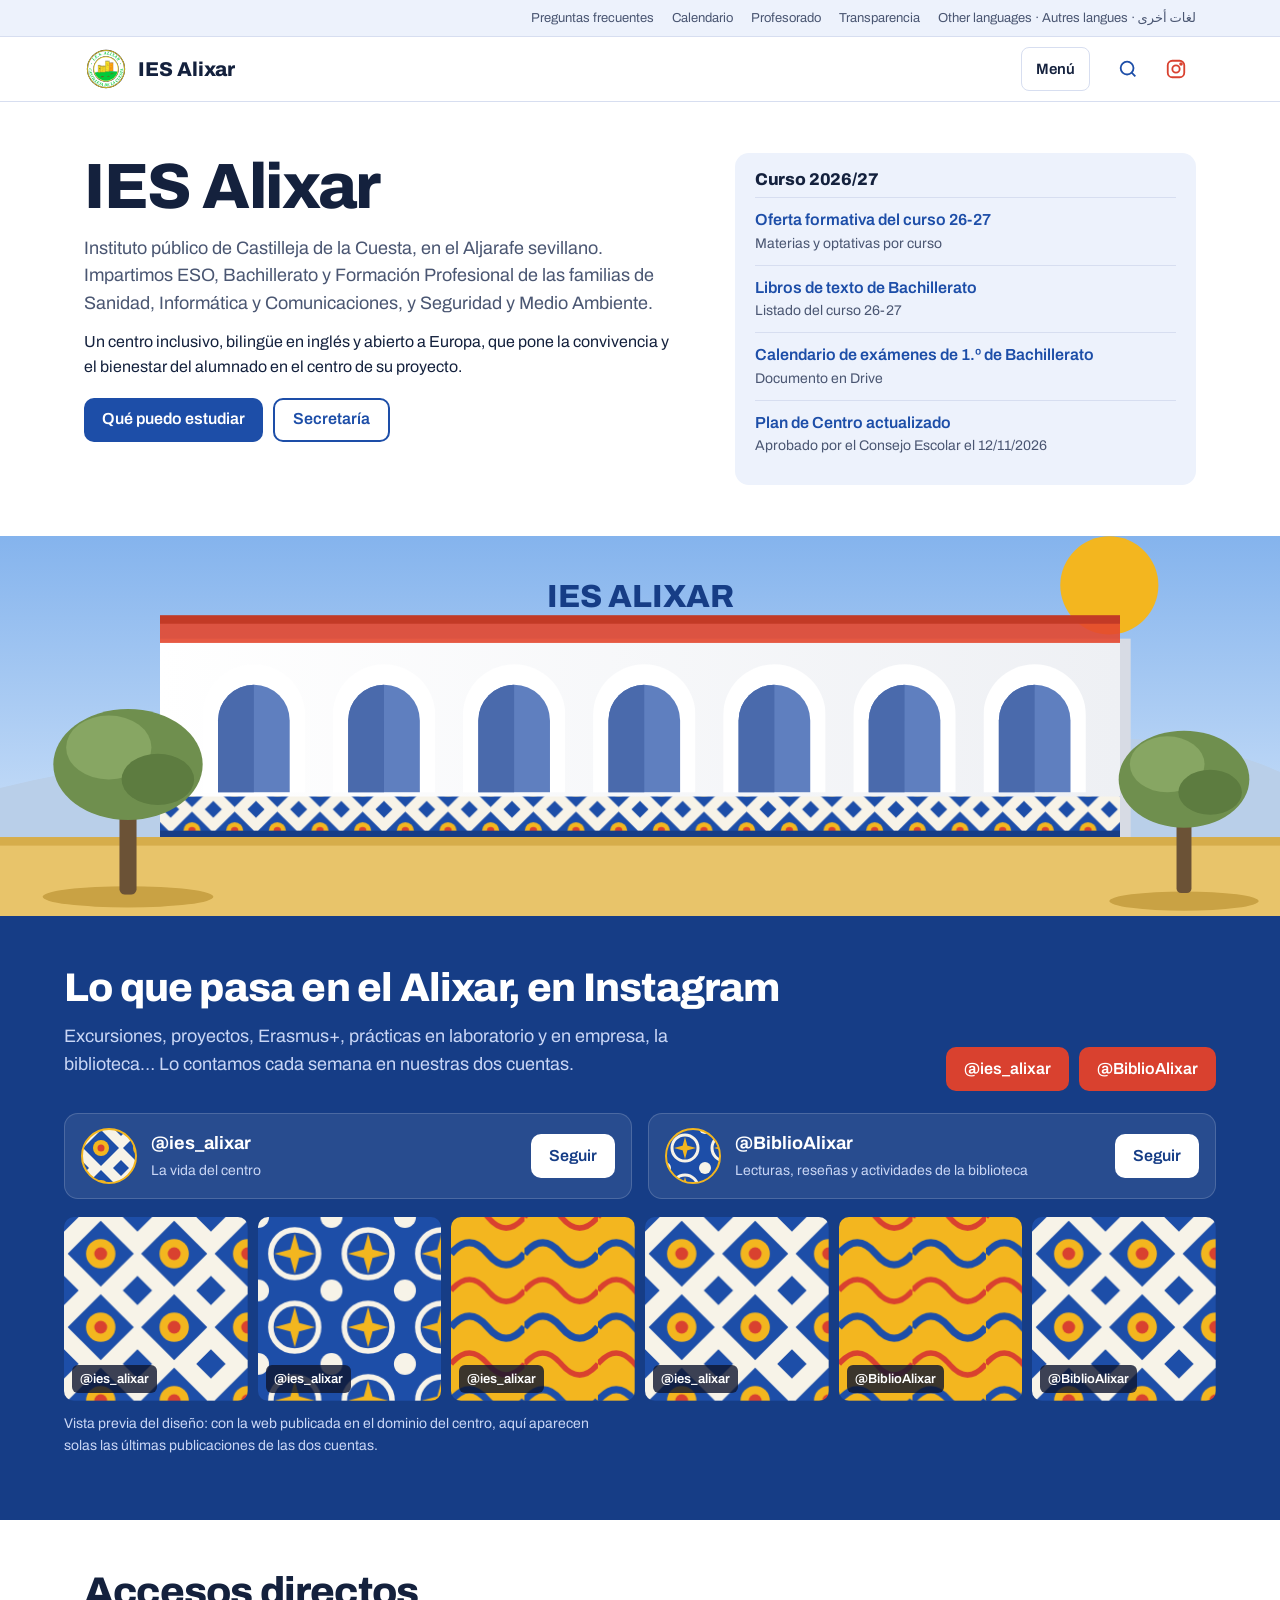
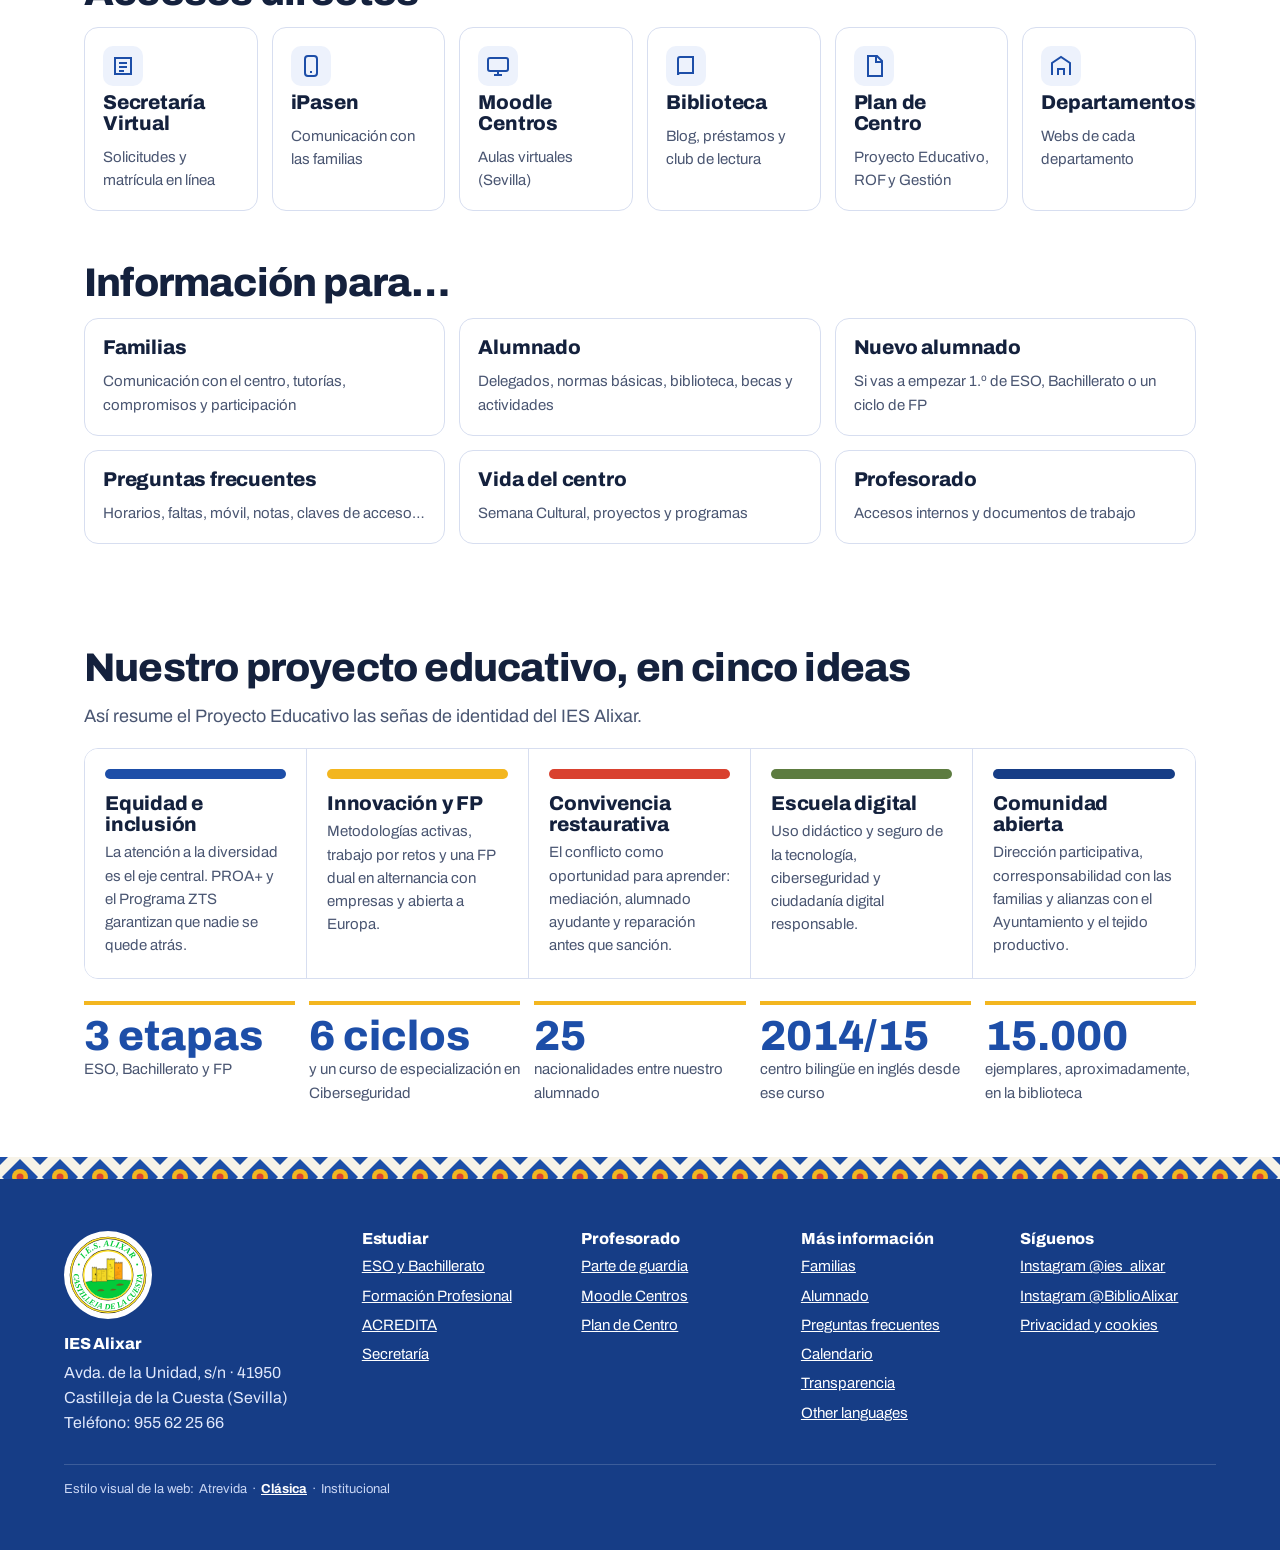
==== commit f178b386: "Amplía el contenido de la web: nuevas secciones, buscador y avisos con caducidad - Nuevas páginas: F" ====
--- a/docs/clasica.html
+++ b/docs/clasica.html
@@ -49,7 +49,7 @@
 nav a.ig{color:var(--red)}
 nav a.ig[aria-current=page]{background:var(--red);color:#fff}
 #menu{display:none;min-height:44px;padding:0 14px;border-radius:8px;border:1px solid var(--line);background:var(--card);color:var(--ink);font:600 15px Archivo,sans-serif}
-@media(max-width:1120px){#menu{display:block}nav{display:none;width:100%;order:3}nav.open{display:flex}nav a{flex:1 1 45%}}
+@media(max-width:1400px){#menu{display:block}nav{display:none;width:100%;order:3}nav.open{display:flex}nav a{flex:1 1 45%}}
 /* páginas */
 [data-page]{display:none}[data-page].on{display:block}
 .skip{position:absolute;left:-9999px;top:8px;z-index:50;background:var(--blue);color:#fff;padding:10px 14px;border-radius:8px}
@@ -172,7 +172,7 @@
 /* pie */
 footer{background:var(--blue-d);color:#dfe7fb}
 footer a{color:#fff}
-.foot{display:grid;grid-template-columns:minmax(0,1.4fr) repeat(3,minmax(0,1fr));gap:24px}
+.foot{display:grid;grid-template-columns:minmax(0,1.4fr) repeat(4,minmax(0,1fr));gap:24px}
 footer h3{font-size:16px;color:#fff;margin-bottom:8px}
 footer ul{list-style:none;padding:0;margin:0}
 footer li{margin-bottom:6px;font-size:15px}
@@ -184,6 +184,40 @@
 .estilo a{color:inherit;text-decoration:none;padding:4px 2px}
 .estilo a:hover{text-decoration:underline}
 .estilo a[aria-current]{color:#fff;font-weight:700;text-decoration:underline}
+/* barra superior, buscador y contenidos ampliados */
+.util{background:var(--tile);border-bottom:1px solid var(--line)}
+.util-in{max-width:1240px;margin:auto;padding:4px max(5vw,16px);display:flex;flex-wrap:wrap;gap:2px 18px;justify-content:flex-end;font-size:13px}
+.util a{color:var(--soft);text-decoration:none;padding:4px 0}
+.util a:hover{color:var(--ink);text-decoration:underline}
+.sbtn{display:grid;place-items:center;width:44px;height:44px;border-radius:10px;border:0;background:transparent;color:var(--blue);cursor:pointer}
+.sbtn:hover{background:var(--tile)}
+.sbtn svg{width:22px;height:22px}
+.search{border-top:1px solid var(--line);background:var(--bg)}
+.search-in{max-width:840px;margin:auto;padding:14px max(5vw,16px) 18px}
+.search input{width:100%;min-height:48px;font:16px Archivo,system-ui,sans-serif;padding:0 14px;border:2px solid var(--line);border-radius:10px;background:var(--card);color:var(--ink)}
+.search input:focus{outline:none;border-color:var(--blue)}
+.sres{list-style:none;margin:10px 0 0;padding:0;max-height:60vh;overflow:auto}
+.sres a{display:block;padding:10px 12px;border-radius:8px;text-decoration:none;color:var(--ink)}
+.sres a:hover,.sres a:focus{background:var(--tile)}
+.sres a span{display:block;font-size:14px;color:var(--soft)}
+.sres .none{padding:10px 12px;color:var(--soft)}
+details.acc{border:1px solid var(--line);border-radius:12px;background:var(--card);margin-bottom:10px}
+details.acc>summary{cursor:pointer;padding:14px 18px;font-weight:600;list-style-position:inside}
+details.acc[open]>summary{border-bottom:1px solid var(--line)}
+details.acc>*:not(summary){margin:12px 18px}
+details.acc .logos{margin:12px 18px 16px}
+.faq details{max-width:900px}
+dl.defs{margin:0}
+dl.defs dt{font-weight:700;margin-top:10px}
+dl.defs dd{margin:2px 0 0;color:var(--soft);font-size:15px}
+details.mods{margin-top:10px;border-top:1px solid var(--line);padding-top:8px}
+details.mods>summary{cursor:pointer;font-weight:600;color:var(--blue);font-size:15px;min-height:32px}
+details.mods h4{font-size:14px;margin:12px 0 4px}
+details.mods ul{margin:0;padding-left:18px;font-size:14px}
+details.mods li{margin-bottom:2px}
+[dir=rtl] ul.clean{padding-left:0;padding-right:20px}
+@media(max-width:1000px){.foot{grid-template-columns:repeat(3,minmax(0,1fr))}}
+@media(min-width:1401px){.bar{flex-wrap:nowrap}nav{flex-wrap:nowrap}.navig{flex:none}}
 </style>
 <script type="application/ld+json">{"@context":"https://schema.org","@type":"HighSchool","name":"IES Alixar","address":{"@type":"PostalAddress","streetAddress":"Avda. de la Unidad, s/n","postalCode":"41950","addressLocality":"Castilleja de la Cuesta","addressRegion":"Sevilla","addressCountry":"ES"},"telephone":"+34955622566","sameAs":["https://www.instagram.com/ies_alixar/","https://www.instagram.com/biblioalixar/"]}</script>
 </head>
@@ -215,6 +249,9 @@
 </svg>
 
 <header>
+ <div class="util"><div class="util-in">
+  <a href="#faq">Preguntas frecuentes</a><a href="#calendario">Calendario</a><a href="#profesorado">Profesorado</a><a href="#transparencia">Transparencia</a><a href="#idiomas" lang="en">Other languages · Autres langues · لغات أخرى</a>
+ </div></div>
  <div class="bar">
   <a class="brand" href="#inicio" aria-label="IES Alixar, inicio">
    <img src="[data-uri]" alt="" width="44" height="44">
@@ -225,13 +262,23 @@
    <a href="#inicio">Inicio</a>
    <a href="#centro">El centro</a>
    <a href="#secretaria">Secretaría</a>
+   <a href="#familias">Familias</a>
+   <a href="#alumnado">Alumnado</a>
    <a href="#oferta">ESO y Bachillerato</a>
    <a href="#fp">Formación Profesional</a>
    <a href="#acredita">ACREDITA</a>
    <a href="#convivencia">Convivencia</a>
   </nav>
-  <div class="navig" aria-label="Instagram">
+  <div class="navig">
+   <button class="sbtn" id="sbtn" type="button" aria-label="Buscar en la web" aria-expanded="false" aria-controls="search"><svg viewBox="0 0 24 24" fill="none" stroke="currentColor" stroke-width="2"><circle cx="11" cy="11" r="7"/><path d="M20 20l-4-4"/></svg></button>
    <a href="https://www.instagram.com/ies_alixar/" title="Instagram @ies_alixar" aria-label="Instagram @ies_alixar"><svg viewBox="0 0 24 24" fill="none" stroke="currentColor" stroke-width="2"><rect x="3" y="3" width="18" height="18" rx="5"/><circle cx="12" cy="12" r="4"/><circle cx="17.5" cy="6.5" r="1" fill="currentColor"/></svg></a>
+  </div>
+ </div>
+ <div id="search" class="search" hidden>
+  <div class="search-in">
+   <label for="q" class="sr">Buscar en la web</label>
+   <input id="q" type="search" placeholder="Buscar en la web: matrícula, móvil, Erasmus, optativas…" autocomplete="off">
+   <ul id="sres" class="sres" aria-live="polite"></ul>
   </div>
  </div>
 </header>
@@ -249,13 +296,13 @@
     <a class="btn alt" href="#secretaria">Secretaría</a>
    </div>
   </div>
-  <aside class="avisos" aria-labelledby="av">
+  <aside class="avisos" aria-labelledby="av" data-avisos>
    <h3 id="av">Curso 2026/27</h3>
    <ul>
-    <li><a href="https://drive.google.com/file/d/1u_rcIVLD_dSvkrxkO-KsLnP6Bqg1R-V5/view">Oferta formativa del curso 26-27</a><span>Materias y optativas por curso</span></li>
-    <li><a href="https://drive.google.com/file/d/1x2i_ucU8sHoNsAkaYMD18kuUTWoH7yR8/view">Libros de texto de Bachillerato</a><span>Listado del curso 26-27</span></li>
-    <li><a href="https://drive.google.com/file/d/1bt0aJ9QCRGAakWUMd08jaFK8oxcDZO-f/view">Calendario de exámenes de 1.º de Bachillerato</a><span>Documento en Drive</span></li>
-    <li><a href="#centro">Plan de Centro actualizado</a><span>Aprobado por el Consejo Escolar el 12/11/2026</span></li>
+    <li data-hasta="2027-09-15"><a href="https://drive.google.com/file/d/1u_rcIVLD_dSvkrxkO-KsLnP6Bqg1R-V5/view">Oferta formativa del curso 26-27</a><span>Materias y optativas por curso</span></li>
+    <li data-hasta="2027-09-15"><a href="https://drive.google.com/file/d/1x2i_ucU8sHoNsAkaYMD18kuUTWoH7yR8/view">Libros de texto de Bachillerato</a><span>Listado del curso 26-27</span></li>
+    <li data-hasta="2027-06-30"><a href="https://drive.google.com/file/d/1bt0aJ9QCRGAakWUMd08jaFK8oxcDZO-f/view">Calendario de exámenes de 1.º de Bachillerato</a><span>Documento en Drive</span></li>
+    <li data-hasta="2027-01-31"><a href="#centro">Plan de Centro actualizado</a><span>Aprobado por el Consejo Escolar el 12/11/2026</span></li>
    </ul>
   </aside>
  </div>
@@ -313,6 +360,17 @@
   </div>
  </div>
 
+ <div class="band wrap" style="padding-top:0">
+  <h2>Información para…</h2>
+  <div class="official">
+   <a class="tile" href="#familias"><h3>Familias</h3><p>Comunicación con el centro, tutorías, compromisos y participación</p></a>
+   <a class="tile" href="#alumnado"><h3>Alumnado</h3><p>Delegados, normas básicas, biblioteca, becas y actividades</p></a>
+   <a class="tile" href="#nuevo"><h3>Nuevo alumnado</h3><p>Si vas a empezar 1.º de ESO, Bachillerato o un ciclo de FP</p></a>
+   <a class="tile" href="#faq"><h3>Preguntas frecuentes</h3><p>Horarios, faltas, móvil, notas, claves de acceso…</p></a>
+   <a class="tile" href="#proyectos"><h3>Vida del centro</h3><p>Semana Cultural, proyectos y programas</p></a>
+   <a class="tile" href="#profesorado"><h3>Profesorado</h3><p>Accesos internos y documentos de trabajo</p></a>
+  </div>
+ </div>
  <div class="band wrap">
   <h2>Nuestro proyecto educativo, en cinco ideas</h2>
   <p class="lead">Así resume el Proyecto Educativo las señas de identidad del IES Alixar.</p>
@@ -368,6 +426,48 @@
     <h3>Dónde estamos</h3>
     <p style="margin:0">Avda. de la Unidad, s/n<br>41950 Castilleja de la Cuesta (Sevilla)<br>Teléfono: 955 62 25 66</p>
     <div class="row"><a class="btn alt" href="https://www.google.com/maps/search/?api=1&query=IES+Alixar+Castilleja+de+la+Cuesta">Cómo llegar</a></div>
+   </div>
+  </div>
+ </div>
+ <div class="band" style="background:var(--tile)" id="organizacion">
+  <div class="wrap">
+   <h2>Cómo nos organizamos</h2>
+   <div class="two">
+    <div>
+     <h3>Órganos de gobierno</h3>
+     <ul class="clean">
+      <li><b>Consejo Escolar</b>: órgano de participación de toda la comunidad educativa (profesorado, familias, alumnado, personal de administración y servicios y Ayuntamiento). El alumnado tiene cinco representantes, elegidos cada dos años.</li>
+      <li><b>Claustro de Profesorado</b>: todo el profesorado del centro. Decide sobre los aspectos pedagógicos del Plan de Centro.</li>
+      <li><b>Equipo directivo</b>: dirige y coordina el funcionamiento diario del instituto.</li>
+     </ul>
+     <h3 style="margin-top:18px">Órganos de coordinación docente</h3>
+     <ul class="clean">
+      <li><b>Equipos docentes</b>: todo el profesorado de un mismo grupo, coordinado por su tutor o tutora.</li>
+      <li><b>Tutoría</b>: cada grupo tiene un tutor o tutora que orienta al alumnado, coordina al equipo docente y es el contacto con las familias. En grupos de especial complejidad puede haber tutoría compartida.</li>
+      <li><b>Departamentos</b> didácticos y de familia profesional, el <b>Departamento de Orientación</b> y el <b>Departamento de Convivencia e Igualdad</b>.</li>
+      <li><b>Equipo Técnico de Coordinación Pedagógica (ETCP)</b>: coordina las programaciones y las líneas pedagógicas del centro.</li>
+     </ul>
+    </div>
+    <div>
+     <div class="panel">
+      <h3>Nuestras líneas estratégicas</h3>
+      <ul class="clean">
+       <li><b>Desarrollo competencial integral</b>: que todo el alumnado alcance el perfil de salida y sepa aplicar lo aprendido a situaciones reales.</li>
+       <li><b>Cultura de paz y bienestar</b>: un clima escolar seguro, con el Departamento de Convivencia e Igualdad y la Coordinación de Bienestar y Protección.</li>
+       <li><b>Impulso a la Formación Profesional</b>: una FP dual y modular conectada con las empresas del entorno.</li>
+       <li><b>Ciudadanía ética y segura</b>: alumnado crítico y responsable, también en el uso de la tecnología.</li>
+      </ul>
+     </div>
+     <div class="panel" id="horario">
+      <h3>Horario general</h3>
+      <ul class="clean" style="margin:0">
+       <li>La jornada de mañana empieza a las <b>8:15</b>. La puerta del edificio se cierra cinco minutos después del timbre de entrada.</li>
+       <li>Por la tarde hay grupos de Formación Profesional y las actividades del PROA (de lunes a jueves, de 16:00 a 18:00).</li>
+       <li>Secretaría atiende los días lectivos de 9:00 a 14:00.</li>
+       <li>La cafetería abre de 8:15 a 14:30 y, en el turno de tarde, al menos durante el recreo.</li>
+      </ul>
+     </div>
+    </div>
    </div>
   </div>
  </div>
@@ -422,6 +522,106 @@
   </div>
   <div class="row"><a class="btn alt" href="https://drive.google.com/file/d/1aG-2pvzx9Knt4n6tOqy5J-rAPJeiFEKu/view">Breve descripción de las optativas</a></div>
  </div>
+ <div class="band wrap" id="optativas" style="padding-top:0">
+  <h2>Qué se estudia en cada optativa</h2>
+  <p>Resumen del documento del centro con la descripción de las materias optativas.</p>
+  <div class="two" style="margin-top:12px">
+   <div>
+    <details class="acc" open><summary>1.º y 2.º de ESO</summary><dl class="defs">
+     <dt>Computación y Robótica</dt><dd>Pensamiento computacional, programación por bloques, electrónica básica y diseño de robots sencillos.</dd>
+     <dt>Oratoria y Debate</dt><dd>Hablar en público: argumentar, estructurar el discurso, lenguaje corporal y control del miedo escénico.</dd>
+     <dt>Cultura Clásica</dt><dd>El mundo grecorromano (mitología, historia, vida cotidiana) y su huella en nuestra cultura y nuestras lenguas.</dd>
+     <dt>Taller de Técnicas Artísticas / Proyecto de Educación Plástica</dt><dd>Experimentación con materiales, soportes y lenguajes artísticos para potenciar la creatividad.</dd>
+     <dt>Segunda Lengua Extranjera (Francés)</dt><dd>Comprensión y expresión básicas en francés.</dd>
+    </dl></details>
+    <details class="acc"><summary>3.º de ESO</summary><dl class="defs">
+     <dt>Cultura del Flamenco</dt><dd>El flamenco como patrimonio cultural de Andalucía: palos, evolución histórica y relevancia social.</dd>
+     <dt>Diseño e Impresión 3D (proyecto interdisciplinar)</dt><dd>Modelado digital de objetos y uso práctico de impresoras 3D para resolver proyectos.</dd>
+    </dl></details>
+    <details class="acc"><summary>4.º de ESO</summary><dl class="defs">
+     <dt>Cultura Científica</dt><dd>Avances científicos actuales, salud, medio ambiente e impacto de la tecnología en la sociedad.</dd>
+     <dt>Filosofía</dt><dd>Iniciación a la reflexión crítica, la argumentación lógica y las bases del pensamiento ciudadano.</dd>
+     <dt>Medios de Comunicación</dt><dd>Análisis crítico del lenguaje audiovisual, la prensa, la publicidad y la información en internet.</dd>
+     <dt>Dibujo Técnico</dt><dd>Geometría plana y sistemas de representación, base para ramas tecnológicas y artísticas.</dd>
+     <dt>Formación y Orientación Personal y Profesional</dt><dd>Autoconocimiento, mercado laboral, itinerarios formativos y empleabilidad.</dd>
+     <dt>Aprendizaje Social y Emocional</dt><dd>Inteligencia emocional, empatía, resolución pacífica de conflictos y habilidades sociales.</dd>
+    </dl></details>
+   </div>
+   <div>
+    <details class="acc"><summary>1.º de Bachillerato</summary><dl class="defs">
+     <dt>Anatomía Aplicada</dt><dd>Morfología y fisiología del cuerpo humano y hábitos saludables, orientada a ciencias de la salud.</dd>
+     <dt>Tecnologías de la Información y la Comunicación I</dt><dd>Sistemas operativos, seguridad informática, multimedia, redes y desarrollo web.</dd>
+     <dt>Antropología y Sociología</dt><dd>Comportamiento humano en sociedad, estructuras sociales y diversidad cultural.</dd>
+     <dt>Patrimonio Cultural y Artístico de Andalucía</dt><dd>Estudio y valoración de los bienes culturales, artísticos y etnográficos de Andalucía.</dd>
+     <dt>Cultura Emprendedora y Empresarial</dt><dd>Innovación, modelos de negocio, nociones financieras y planes de empresa.</dd>
+     <dt>Comentarios de Texto I</dt><dd>Análisis crítico y producción escrita de textos literarios, periodísticos y ensayísticos.</dd>
+    </dl></details>
+    <details class="acc"><summary>2.º de Bachillerato</summary><dl class="defs">
+     <dt>Actividad Física, Salud y Sociedad</dt><dd>Salud integral a través del ejercicio físico, la nutrición y el bienestar.</dd>
+     <dt>Ciencias de la Tierra y del Medio Ambiente</dt><dd>El planeta como sistema: recursos, riesgos, impactos ambientales y sostenibilidad.</dd>
+     <dt>Psicología</dt><dd>Procesos mentales, percepción, memoria, aprendizaje, personalidad y conducta.</dd>
+     <dt>Fundamentos de Administración y Gestión</dt><dd>Áreas de la empresa, gestión documental, recursos humanos y trámites.</dd>
+     <dt>Electrotecnia</dt><dd>Circuitos y máquinas eléctricas, corriente continua y alterna.</dd>
+     <dt>Estadística</dt><dd>Probabilidad, distribuciones, muestreo e inferencia aplicadas a la investigación.</dd>
+    </dl></details>
+   </div>
+  </div>
+  <div class="row"><a class="btn alt" href="https://drive.google.com/file/d/1aG-2pvzx9Knt4n6tOqy5J-rAPJeiFEKu/view">Documento completo de optativas</a></div>
+ </div>
+ <div class="band" style="background:var(--tile)" id="evaluacion">
+  <div class="wrap">
+   <h2>Evaluación, promoción y titulación</h2>
+   <p>La evaluación es continua, formativa e integradora. Al principio de curso se informa al alumnado de los criterios de evaluación, promoción y titulación, y cada departamento los publica en sus programaciones.</p>
+   <div class="official" style="margin-top:14px">
+    <div class="panel"><h3>ESO</h3><ul class="clean" style="margin:0">
+     <li>Se promociona con todas las materias superadas o con una o dos suspensas.</li>
+     <li>Excepcionalmente, el equipo docente puede decidir la promoción con más materias pendientes si considera que el alumno o alumna puede seguir con éxito el curso siguiente.</li>
+     <li>Repetir es una medida extraordinaria: una vez en el mismo curso y dos como máximo en toda la etapa.</li>
+     <li>El título de Graduado se obtiene al alcanzar las competencias del perfil de salida, a juicio del equipo docente.</li>
+    </ul></div>
+    <div class="panel"><h3>Bachillerato</h3><ul class="clean" style="margin:0">
+     <li>Se pasa a 2.º con todas las materias superadas o con dos suspensas como máximo, que deben recuperarse.</li>
+     <li>El título exige superar todas las materias de los dos cursos.</li>
+     <li>Excepcionalmente, el equipo docente puede conceder el título con una sola materia pendiente si se cumplen las condiciones que fija la normativa.</li>
+    </ul></div>
+    <div class="panel"><h3>Formación Profesional</h3><ul class="clean" style="margin:0">
+     <li>Para pasar a segundo curso hay que haber superado los módulos de primero en la proporción que fija la normativa.</li>
+     <li>El título se obtiene al superar todos los módulos del ciclo, incluida la formación en empresa.</li>
+    </ul></div>
+   </div>
+   <h3 style="margin-top:22px">¿No estás de acuerdo con una calificación?</h3>
+   <ol class="clean">
+    <li><b>Aclaración</b>: primero se habla con el profesorado o con la tutoría. Tras la evaluación final hay un plazo de 48 horas lectivas para estas reuniones.</li>
+    <li><b>Revisión formal</b>: si persiste el desacuerdo con una calificación final o con una decisión de promoción o titulación, se presenta una solicitud por escrito en Secretaría.</li>
+    <li><b>Recurso de alzada</b>, si procede, ante la Delegación Territorial.</li>
+   </ol>
+  </div>
+ </div>
+ <div class="band wrap two">
+  <div id="diversidad">
+   <h2>Atención a la diversidad</h2>
+   <p>La atención a la diversidad es el eje del Proyecto Educativo. Las medidas, de menos a más específicas:</p>
+   <ul class="clean">
+    <li><b>Para todo el alumnado</b>: Diseño Universal para el Aprendizaje, grupos heterogéneos y desdobles o agrupamientos flexibles en materias instrumentales.</li>
+    <li><b>Área Lingüística de Carácter Transversal (ACLT)</b> en 1.º de ESO, en lugar del francés, para reforzar la lengua.</li>
+    <li><b>Programas de refuerzo del aprendizaje</b> (también para materias pendientes) y <b>programas de profundización</b>.</li>
+    <li><b>Programa de Diversificación Curricular</b> en 3.º y 4.º de ESO, organizado por ámbitos y orientado a obtener el título. Su alumnado participa también en el programa bilingüe.</li>
+    <li><b>Atención específica</b> al alumnado con necesidades específicas de apoyo educativo, con profesorado de Pedagogía Terapéutica.</li>
+    <li><b>Flexibilidad</b> para quienes compaginan estudios oficiales de música o danza o son deportistas de rendimiento: adaptación de fechas de pruebas y entregas.</li>
+   </ul>
+  </div>
+  <div id="orientacion">
+   <h2>Orientación</h2>
+   <p>El Departamento de Orientación y las tutorías acompañan al alumnado durante toda su etapa en el centro:</p>
+   <ul class="clean">
+    <li><b>Tránsito desde Primaria</b>, en coordinación con los colegios adscritos.</li>
+    <li><b>Orientación académica y profesional</b>: elección de optativas e itinerario en 4.º de ESO, de modalidad de Bachillerato y de estudios posteriores.</li>
+    <li><b>Prevención del absentismo</b> y seguimiento cercano, sobre todo en 1.º y 2.º de ESO.</li>
+    <li><b>Tutoría con las familias</b>, presencial o, si la familia lo pide, por videoconferencia.</li>
+   </ul>
+   <div class="row"><a class="btn alt" href="https://sites.google.com/g.educaand.es/dpto-orientacion-alixar/inicio">Web del Departamento de Orientación</a></div>
+  </div>
+ </div>
  <div class="band" style="background:var(--tile)">
   <div class="wrap">
    <h2>Cómo matricularse</h2>
@@ -442,22 +642,22 @@
   <div class="fam">
    <h3>Informática y Comunicaciones</h3>
    <div class="tiles">
-    <div class="cycle"><span class="tag">Grado medio</span><h3>Sistemas Microinformáticos y Redes</h3><dl><dt>Duración</dt><dd>2.000 horas</dd><dt>Turno</dt><dd>Mañana y tarde</dd><dt>Salidas</dt><dd>Soporte informático, redes de datos, montaje y reparación de equipos</dd></dl></div>
-    <div class="cycle"><span class="tag gs">Grado superior</span><h3>Desarrollo de Aplicaciones Web</h3><dl><dt>Duración</dt><dd>2.000 horas</dd><dt>Turno</dt><dd>Mañana y tarde</dd><dt>Salidas</dt><dd>Programación web y multimedia, desarrollo en entornos web</dd></dl></div>
+    <div class="cycle"><span class="tag">Grado medio</span><h3>Sistemas Microinformáticos y Redes</h3><dl><dt>Duración</dt><dd>2.000 horas</dd><dt>Turno</dt><dd>Mañana y tarde</dd><dt>Salidas</dt><dd>Soporte informático, redes de datos, montaje y reparación de equipos</dd></dl><details class="mods"><summary>Módulos, salidas y continuidad</summary><p class="small">Horas semanales por módulo.</p><h4>1.º curso</h4><ul><li>Montaje y mantenimiento de equipos (6 h)</li><li>Sistemas operativos monopuesto (5 h)</li><li>Aplicaciones ofimáticas (7 h)</li><li>Redes locales (7 h)</li><li>Itinerario Personal para la Empleabilidad I (3 h)</li><li>Sostenibilidad aplicada al sistema productivo (1 h)</li><li>Digitalización aplicada a los sectores productivos (1 h)</li></ul><h4>2.º curso</h4><ul><li>Sistemas operativos en red (6 h)</li><li>Seguridad informática (4 h)</li><li>Servicios en red (6 h)</li><li>Aplicaciones web (4 h)</li><li>Itinerario Personal para la Empleabilidad II (3 h)</li><li>Inglés profesional (2 h)</li><li>Proyecto intermodular (2 h)</li><li>Módulo optativo (3 h)</li></ul><h4>Salidas profesionales</h4><ul><li>Instalación y reparación de equipos informáticos</li><li>Soporte informático</li><li>Redes de datos</li><li>Reparación de periféricos</li><li>Comercial de microinformática</li><li>Teleasistencia</li><li>Operación de sistemas</li></ul><h4>Seguir estudiando</h4><ul><li>Cursos de especialización profesional</li><li>Otro ciclo de FP, con posibles convalidaciones</li><li>Bachillerato, en cualquier modalidad</li></ul></details></div>
+    <div class="cycle"><span class="tag gs">Grado superior</span><h3>Desarrollo de Aplicaciones Web</h3><dl><dt>Duración</dt><dd>2.000 horas</dd><dt>Turno</dt><dd>Mañana y tarde</dd><dt>Salidas</dt><dd>Programación web y multimedia, desarrollo en entornos web</dd></dl><details class="mods"><summary>Módulos, salidas y continuidad</summary><p class="small">Horas semanales por módulo.</p><h4>1.º curso</h4><ul><li>Sistemas informáticos (5 h)</li><li>Bases de datos (6 h)</li><li>Programación (8 h)</li><li>Lenguajes de marcas y sistemas de gestión de información (3 h)</li><li>Entornos de desarrollo (3 h)</li><li>Itinerario Personal para la Empleabilidad I (3 h)</li><li>Sostenibilidad aplicada al sistema productivo (1 h)</li><li>Digitalización aplicada a los sectores productivos (1 h)</li></ul><h4>2.º curso</h4><ul><li>Desarrollo web en entorno cliente (6 h)</li><li>Desarrollo web en entorno servidor (7 h)</li><li>Despliegue de aplicaciones web (2 h)</li><li>Diseño de interfaces web (5 h)</li><li>Itinerario Personal para la Empleabilidad II (3 h)</li><li>Inglés profesional (2 h)</li><li>Proyecto intermodular (2 h)</li><li>Módulo optativo (3 h)</li></ul><h4>Salidas profesionales</h4><ul><li>Programación web</li><li>Programación multimedia</li><li>Desarrollo de aplicaciones en entornos web</li></ul><h4>Seguir estudiando</h4><ul><li>Cursos de especialización profesional</li><li>Otro ciclo de FP, con posibles convalidaciones</li><li>Estudios universitarios, con posibles convalidaciones</li></ul></details></div>
     <div class="cycle"><span class="tag ce">Especialización</span><h3>Ciberseguridad en entornos de las tecnologías de la información</h3><dl><dt>Más info</dt><dd><a href="https://www.juntadeandalucia.es/educacion/portals/web/formacion-profesional-andaluza/contenidos/-/contenidos/detalle/0-1-5-2-6-ce-ceti-ciberseguridad-en-entornos-de-las-tecnologias-de-la-informacion">Ficha en el portal de FP</a></dd></dl></div>
    </div>
   </div>
   <div class="fam">
    <h3>Sanidad</h3>
    <div class="tiles">
-    <div class="cycle"><span class="tag">Grado medio</span><h3>Farmacia y Parafarmacia</h3><dl><dt>Duración</dt><dd>2.000 horas</dd><dt>Turno</dt><dd>Mañana y tarde; también en oferta modular por la tarde</dd><dt>Salidas</dt><dd>Oficina de farmacia, parafarmacia, almacén de medicamentos, farmacia hospitalaria</dd></dl></div>
-    <div class="cycle"><span class="tag gs">Grado superior</span><h3>Laboratorio Clínico y Biomédico</h3><dl><dt>Duración</dt><dd>2.000 horas</dd><dt>Turno</dt><dd>Mañana</dd><dt>Salidas</dt><dd>Laboratorio de diagnóstico clínico, investigación, toxicología</dd></dl></div>
+    <div class="cycle"><span class="tag">Grado medio</span><h3>Farmacia y Parafarmacia</h3><dl><dt>Duración</dt><dd>2.000 horas</dd><dt>Turno</dt><dd>Mañana y tarde; también en oferta modular por la tarde</dd><dt>Salidas</dt><dd>Oficina de farmacia, parafarmacia, almacén de medicamentos, farmacia hospitalaria</dd></dl><details class="mods"><summary>Módulos, salidas y continuidad</summary><p class="small">Horas semanales por módulo.</p><h4>1.º curso</h4><ul><li>Disposición y venta de productos (3 h)</li><li>Promoción de la salud (4 h)</li><li>Primeros auxilios (2 h)</li><li>Anatomofisiología y patología básicas (5 h)</li><li>Dispensación de productos parafarmacéuticos (4 h)</li><li>Operaciones básicas de laboratorio (7 h)</li><li>Itinerario Personal para la Empleabilidad I (3 h)</li><li>Sostenibilidad aplicada al sistema productivo (1 h)</li><li>Digitalización aplicada a los sectores productivos (1 h)</li></ul><h4>2.º curso</h4><ul><li>Oficina de farmacia (6 h)</li><li>Dispensación de productos farmacéuticos (6 h)</li><li>Formulación magistral (8 h)</li><li>Itinerario Personal para la Empleabilidad II (3 h)</li><li>Inglés profesional (2 h)</li><li>Proyecto intermodular (2 h)</li><li>Módulo optativo (3 h)</li></ul><h4>Salidas profesionales</h4><ul><li>Auxiliar de farmacia</li><li>Almacén de medicamentos</li><li>Farmacia hospitalaria</li><li>Establecimientos de parafarmacia</li></ul><h4>Seguir estudiando</h4><ul><li>Cursos de especialización profesional</li><li>Otro ciclo de FP, con posibles convalidaciones</li><li>Bachillerato, en cualquier modalidad</li></ul></details></div>
+    <div class="cycle"><span class="tag gs">Grado superior</span><h3>Laboratorio Clínico y Biomédico</h3><dl><dt>Duración</dt><dd>2.000 horas</dd><dt>Turno</dt><dd>Mañana</dd><dt>Salidas</dt><dd>Laboratorio de diagnóstico clínico, investigación, toxicología</dd></dl><details class="mods"><summary>Módulos, salidas y continuidad</summary><p class="small">Horas semanales por módulo.</p><h4>Módulos del ciclo</h4><ul><li>Gestión de muestras biológicas (4 h)</li><li>Técnicas generales de laboratorio (8 h)</li><li>Biología molecular y citogenética (7 h)</li><li>Fisiopatología general (6 h)</li><li>Análisis bioquímico (7 h)</li><li>Técnicas de inmunodiagnóstico (3 h)</li><li>Microbiología clínica (5 h)</li><li>Técnicas de análisis hematológico (5 h)</li><li>Itinerario Personal para la Empleabilidad I (3 h)</li><li>Sostenibilidad aplicada al sistema productivo (1 h)</li><li>Digitalización aplicada a los sectores productivos (1 h)</li><li>Itinerario Personal para la Empleabilidad II (3 h)</li><li>Inglés profesional (2 h)</li><li>Proyecto intermodular (2 h)</li><li>Módulo optativo (3 h)</li></ul><h4>Salidas profesionales</h4><ul><li>Laboratorio de diagnóstico clínico</li><li>Técnico especialista en laboratorio</li><li>Laboratorio de investigación y experimentación</li><li>Laboratorio de toxicología</li><li>Delegado comercial de productos hospitalarios y farmacéuticos</li></ul><h4>Seguir estudiando</h4><ul><li>Cursos de especialización profesional</li><li>Otro ciclo de FP, con posibles convalidaciones</li><li>Estudios universitarios, con posibles convalidaciones</li></ul></details></div>
    </div>
   </div>
   <div class="fam">
    <h3>Seguridad y Medio Ambiente</h3>
    <div class="tiles">
-    <div class="cycle"><span class="tag gs">Grado superior</span><h3>Química y Salud Ambiental</h3><dl><dt>Duración</dt><dd>2.000 horas</dd><dt>Turno</dt><dd>Mañana</dd><dt>Salidas</dt><dd>Gestión ambiental, control sanitario de aguas, alimentos, aire y residuos, control de plagas</dd></dl></div>
+    <div class="cycle"><span class="tag gs">Grado superior</span><h3>Química y Salud Ambiental</h3><dl><dt>Duración</dt><dd>2.000 horas</dd><dt>Turno</dt><dd>Mañana</dd><dt>Salidas</dt><dd>Gestión ambiental, control sanitario de aguas, alimentos, aire y residuos, control de plagas</dd></dl><details class="mods"><summary>Módulos, salidas y continuidad</summary><p class="small">Horas semanales por módulo.</p><h4>1.º curso</h4><ul><li>Sistemas de gestión ambiental (3 h)</li><li>Control de aguas (11 h)</li><li>Control de residuos (3 h)</li><li>Contaminación ambiental y atmosférica (4 h)</li><li>Unidad de salud ambiental (4 h)</li><li>Sostenibilidad aplicada al sistema productivo (1 h)</li><li>Digitalización aplicada a los sectores productivos (1 h)</li></ul><h4>2.º curso</h4><ul><li>Educación para la salud y el medio ambiente (3 h)</li><li>Salud y riesgos del medio construido (3 h)</li><li>Control y seguridad alimentaria (8 h)</li><li>Control de organismos nocivos (6 h)</li><li>Itinerario Personal para la Empleabilidad II (3 h)</li><li>Inglés profesional (2 h)</li><li>Proyecto intermodular (2 h)</li><li>Módulo optativo (3 h)</li></ul><h4>Salidas profesionales</h4><ul><li>Técnico de gestión ambiental</li><li>Coordinación de sistemas de gestión ambiental</li><li>Programación de actividades ambientales</li><li>Control sanitario de alimentos, aguas, aire y residuos</li><li>Control de contaminación atmosférica y acústica</li><li>Control de plagas y organismos nocivos</li><li>Información comercial de biocidas y fitosanitarios</li></ul><h4>Seguir estudiando</h4><ul><li>Cursos de especialización profesional</li><li>Otro ciclo de FP, con posibles convalidaciones</li><li>Estudios universitarios, con posibles convalidaciones</li></ul></details></div>
    </div>
   </div>
  </div>
@@ -474,9 +674,18 @@
    </div>
    <div class="panel">
     <h3>Algunas entidades colaboradoras</h3>
-    <p class="small">La familia de Informática colabora con más de cincuenta empresas e instituciones. Entre ellas:</p>
+    <p class="small">Solo la familia de Informática colabora con 61 empresas e instituciones. Entre ellas:</p>
     <ul class="logos"><li>Ayesa</li><li>Deloitte</li><li>NTT Data</li><li>Kyndryl</li><li>Ricoh</li><li>Atos</li><li>Guadaltel</li><li>Wellness Telecom</li><li>Servicio Andaluz de Salud</li><li>Universidad Pablo de Olavide</li><li>Hospital San Juan de Dios del Aljarafe</li><li>Ayuntamiento de Castilleja de la Cuesta</li></ul>
-   </div>
+    <details class="acc" style="margin-top:12px"><summary>Ver todas las entidades de Informática (61)</summary><ul class="logos"><li>10code Software Design</li><li>AePTIC</li><li>Airgrup</li><li>Alia Gestión Integral de Servicios</li><li>Approx Iberia</li><li>Atech BPO (Ayesa)</li><li>Atos IT Solutions & Services Iberia</li><li>Avanza Sistemas Nuevas Tecnologías</li><li>Ayesa Advanced Technologies</li><li>Ayuntamiento de Benacazón</li><li>Ayuntamiento de Castilleja de la Cuesta</li><li>Ayuntamiento de Espartinas</li><li>Ayuntamiento de Gines</li><li>Ayuntamiento de Tomares</li><li>Benacanet</li><li>Ceroone Technology</li><li>Core & Global IT Solutions</li><li>Cortaron</li><li>Datrik Intelligence</li><li>Deloitte Consulting</li><li>Ghenova Digital</li><li>Ghenova Ingeniería</li><li>Global Rosetta</li><li>Guadaltech Soluciones Tecnológicas</li><li>Guadaltel</li><li>Hospital de Fátima</li><li>Idener Research & Development</li><li>Inés Rosales</li><li>Informática Osorno</li><li>Ingenio Triana</li><li>Innovación Riojana de Soluciones IT</li><li>Inpro Telecomunicaciones (Winet)</li><li>Integrated Worlds</li><li>Konecta BTO</li><li>Kyndryl España</li><li>Magicwox Solutions</li><li>MV International BIM Services</li><li>Next Fibra</li><li>NTT Data Spain Centers</li><li>Orden Hospitalaria San Juan de Dios del Aljarafe</li><li>Personal Software Solutions</li><li>Qosit Consulting</li><li>Quintas Energy</li><li>Recursos Impulsa</li><li>Ricoh Spain IT Services</li><li>Servicio Andaluz de Salud</li><li>Servicios Informáticos 1994</li><li>Sistelin</li><li>SoftCom Informática</li><li>Sol-Ution Performance and Engineering Services</li><li>Soluciones Informáticas AC (Beep)</li><li>Solutia Innovaworld Technologies</li><li>TCO Telecomunicaciones Ópticas y WiMAX</li><li>Tecnilógica Ecosistemas</li><li>Tier1 Technology</li><li>United ITs</li><li>Universidad Pablo de Olavide</li><li>Valte Investment</li><li>Viafirma</li><li>We are Going Faar</li><li>Wellness Telecom</li></ul></details>
+   </div>
+  </div>
+ </div>
+ <div class="band wrap" id="proyectos-fp">
+  <h2>Proyectos de las familias profesionales</h2>
+  <div class="official">
+   <div class="panel"><h3>DUA e Inteligencia Artificial en FP sanitaria</h3><p style="margin:0">Grupo de trabajo del profesorado de la rama sanitaria (curso 2026/27) para aplicar el Diseño Universal para el Aprendizaje y el uso responsable de la inteligencia artificial en los ciclos de Sanidad.</p></div>
+   <div class="panel"><h3>Proyecto intermodular</h3><p style="margin:0">En todos los ciclos, el alumnado desarrolla un proyecto que integra lo aprendido en los distintos módulos y lo conecta con situaciones reales del sector.</p></div>
+   <div class="panel"><h3>Digitalización y sostenibilidad</h3><p style="margin:0">Todos los ciclos incluyen los módulos de digitalización y de sostenibilidad aplicadas a los sectores productivos.</p></div>
   </div>
  </div>
  <div class="band wrap two">
@@ -593,7 +802,7 @@
 
 <!-- ============ CONVIVENCIA Y PROGRAMAS ============ -->
 <section data-page="convivencia">
- <div class="band pagehead"><div class="wrap"><h1>Convivencia y programas</h1><p class="lead">Bienestar, apoyo al aprendizaje, biblioteca, bilingüismo y los planes en los que participa el centro.</p></div></div>
+ <div class="band pagehead"><div class="wrap"><h1>Convivencia y vida del centro</h1><p class="lead">Normas, bienestar, apoyo al aprendizaje, biblioteca, bilingüismo, proyectos y planes en los que participa el centro.</p></div></div>
  <div class="band wrap two">
   <div>
    <h2>Convivencia restaurativa</h2>
@@ -614,6 +823,31 @@
     <li>Acompañamiento lingüístico para alumnado que está aprendiendo español.</li>
    </ul>
    <p>El centro desarrolla también el Programa ZTS como medida estratégica de compensación educativa.</p>
+  </div>
+ </div>
+ <div class="band wrap two" id="normas">
+  <div>
+   <h2>Normas básicas de convivencia</h2>
+   <ul class="clean">
+    <li><b>Puntualidad</b>: la puerta se cierra cinco minutos después del timbre de las 8:15. Los retrasos se registran.</li>
+    <li><b>Asistencia</b>: las faltas se justifican por los cauces que indica el centro. A partir de 25 horas sin justificar en un mes (o el 25 % de las horas lectivas) se considera absentismo, aunque la tutoría actúa antes si ve riesgo.</li>
+    <li><b>Móvil</b>: su uso está restringido en todo el recinto y durante todo el horario lectivo, incluidos los cambios de clase. Solo se usa cuando el profesorado lo pauta para una actividad.</li>
+    <li><b>Imagen</b>: está prohibido hacer fotografías o grabaciones en el centro sin autorización.</li>
+    <li><b>Recreos</b>: en patios, pistas y cafetería; las aulas quedan cerradas.</li>
+    <li><b>Salidas</b>: no se puede salir del recinto durante la jornada sin permiso previo por escrito.</li>
+   </ul>
+   <p class="src">Resumen del Plan de Convivencia y del Reglamento de Organización y Funcionamiento.</p>
+  </div>
+  <div id="bienestar">
+   <h2>Bienestar emocional</h2>
+   <ul class="clean">
+    <li><b>Aula ZOCO</b>: espacio de acogida, calma y reflexión para el alumnado que lo necesita, organizado por el Departamento de Convivencia e Igualdad.</li>
+    <li><b>«Hablemos bonito»</b>: proyecto de la Red Andaluza Escuela: Espacio de Paz para mejorar las relaciones, las habilidades sociales y la comunicación del alumnado.</li>
+    <li><b>Coordinación de Bienestar y Protección</b>: figura de referencia para prevenir, detectar y actuar ante cualquier situación de violencia.</li>
+    <li><b>Tutoría y Departamento de Orientación</b>: la primera puerta a la que llamar.</li>
+    <li><b>Protocolos</b> de la Junta de Andalucía ante acoso escolar, agresiones al profesorado o identidad de género, entre otros.</li>
+   </ul>
+   <div class="note">Si necesitas hablar con alguien fuera del centro: <b>Teléfono ANAR de ayuda a niños y adolescentes, 900 20 20 10</b> (gratuito, las 24 horas).</div>
   </div>
  </div>
  <div class="band" style="background:var(--tile)">
@@ -621,12 +855,38 @@
    <div>
     <h2>Biblioteca</h2>
     <p>Unos 15.000 ejemplares registrados en Biblioweb Séneca, préstamos en todos los recreos, cuatro ordenadores, club de lectura, encuentros con autores y concursos literarios.</p>
-    <div class="row"><a class="btn" href="https://biblioalixar.blogspot.com/">Blog de la biblioteca</a><a class="btn alt" href="https://www.instagram.com/biblioalixar/">@BiblioAlixar</a></div>
+    <ul class="clean"><li>Es un espacio de estudio en silencio. Por la tarde se usa según la programación (estudio, PROA y otras actividades).</li><li>En la ESO se dedican 30 minutos diarios a la lectura en todas las materias, según el Plan de Lectura.</li></ul>
+    <div class="row"><a class="btn" href="https://www.juntadeandalucia.es/educacion/senecav2/seneca/biblioweb/portal/41011026">Catálogo en línea</a><a class="btn alt" href="https://biblioalixar.blogspot.com/">Blog de la biblioteca</a><a class="btn alt" href="https://www.instagram.com/biblioalixar/">@BiblioAlixar</a></div>
    </div>
    <div>
     <h2>Bilingüe en inglés</h2>
     <p>Somos centro bilingüe desde el curso 2014/15, en ESO y Bachillerato, con metodología AICLE y auxiliar de conversación. La enseñanza bilingüe es para todo el alumnado del grupo, también el de diversificación.</p>
     <div class="row"><a class="btn alt" href="https://drive.google.com/file/d/1xEbNwcprwkd8zQDUOubQoEEr3LrOpuU5/view">Proyecto Lingüístico</a></div>
+   </div>
+  </div>
+ </div>
+ <div class="band wrap" id="proyectos">
+  <h2>Vida del centro</h2>
+  <div class="two">
+   <div>
+    <h3>Semana Cultural</h3>
+    <p>Cada año, en torno a abril, celebramos la Semana Cultural. Nació hace más de veinte años como Semana de la Lengua y hoy reúne actividades de todo tipo alrededor de un tema elegido por consenso, sin interrumpir las clases.</p>
+    <h3>Con el municipio</h3>
+    <p>Colaboramos de forma estable con el Ayuntamiento de Castilleja de la Cuesta (Educación, Juventud, Igualdad y Bienestar Social) y con la Diputación de Sevilla, que proponen actividades durante el curso, sobre todo para la ESO.</p>
+   </div>
+   <div>
+    <h3>Proyectos en marcha</h3>
+    <dl class="defs">
+     <dt>Escuela: Espacio de Paz</dt><dd>Convivencia positiva y mediación, con el proyecto «Hablemos bonito».</dd>
+     <dt>ComunicA</dt><dd>Lectura, escritura y expresión oral en todas las materias.</dd>
+     <dt>ALDEA</dt><dd>Educación ambiental y sostenibilidad.</dd>
+     <dt>Aula de Jaque</dt><dd>El ajedrez como herramienta educativa.</dd>
+     <dt>Flamenco en el Aula</dt><dd>El flamenco como patrimonio cultural andaluz.</dd>
+     <dt>Hábitos de Vida Saludable</dt><dd>Alimentación, actividad física y bienestar.</dd>
+     <dt>Red de Ecoescuelas</dt><dd>Un centro más sostenible con la participación del alumnado.</dd>
+     <dt>Pacto de Estado contra la Violencia de Género</dt><dd>Formación y actividades de igualdad.</dd>
+     <dt>Escuela 4.0 y STEM</dt><dd>Competencia digital, ciencia y tecnología.</dd>
+    </dl>
    </div>
   </div>
  </div>
@@ -645,6 +905,212 @@
  </div>
 </section>
 
+<!-- ============ FAMILIAS ============ -->
+<section data-page="familias">
+ <div class="band pagehead"><div class="wrap"><h1>Familias</h1><p class="lead">Cómo comunicaros con el centro, seguir el curso de vuestros hijos e hijas y participar en la vida del instituto.</p></div></div>
+ <div class="band wrap side">
+  <div>
+   <h2>Comunicación con el centro</h2>
+   <ul class="clean">
+    <li><b>iPasen</b> es el canal oficial para las comunicaciones habituales: mensajes con la tutoría y el profesorado, faltas de asistencia, calificaciones y autorizaciones.</li>
+    <li><b>Entrevistas con la tutoría</b>: cada tutor o tutora tiene un horario de atención a familias. La cita se pide por iPasen.</li>
+    <li><b>Tutoría por videoconferencia</b>: si la familia lo solicita expresamente, la entrevista puede hacerse en línea con la cuenta corporativa del centro.</li>
+    <li><b>Reunión inicial</b>: al comienzo del curso, cada tutoría reúne a las familias de su grupo para presentar el curso y elegir a los delegados de familias.</li>
+    <li><b>Datos de contacto</b>: mantened siempre actualizados el domicilio y los teléfonos, y avisad en Secretaría de cualquier cambio.</li>
+   </ul>
+   <p class="note">Las comunicaciones con datos académicos o personales del alumnado solo se hacen por canales oficiales (iPasen, Séneca y el correo corporativo del centro), nunca por aplicaciones de mensajería particulares.</p>
+   <h2 style="margin-top:28px">Compromisos educativos y de convivencia</h2>
+   <p>Son acuerdos por escrito entre la familia, la tutoría y, si hace falta, el Departamento de Convivencia e Igualdad, para mejorar el rendimiento o la integración del alumno o alumna. Se proponen cuando hay dificultades y se revisan periódicamente.</p>
+   <h2 style="margin-top:28px">Participación</h2>
+   <ul class="clean">
+    <li><b>Delegados y delegadas de familias</b>: uno por grupo. Recogen las inquietudes de las familias, facilitan la comunicación con la tutoría y el profesorado y colaboran en la mejora de la convivencia.</li>
+    <li><b>Consejo Escolar</b>: las familias tienen representantes en el máximo órgano de participación del centro.</li>
+    <li><b>Asociación de Madres y Padres (AMPA)</b>: el instituto la considera un aliado y facilita espacios físicos y digitales para su actividad. Si queréis participar en ella o ayudar a impulsarla, contactad con la Dirección.</li>
+   </ul>
+  </div>
+  <div>
+   <div class="panel"><h3>Accesos rápidos</h3><ul class="clean" style="margin:0">
+    <li><a href="https://www.juntadeandalucia.es/educacion/portalseneca/web/pasen/inicio">iPasen</a></li>
+    <li><a href="#claves">Clave iANDE y recuperar la contraseña de iPasen</a></li>
+    <li><a href="https://www.juntadeandalucia.es/educacion/secretariavirtual/">Secretaría Virtual</a></li>
+    <li><a href="#calendario">Calendario del curso</a></li>
+    <li><a href="#normas">Normas básicas de convivencia</a></li>
+    <li><a href="#evaluacion">Evaluación y reclamaciones</a></li>
+    <li><a href="#faq">Preguntas frecuentes</a></li>
+   </ul></div>
+   <div class="panel"><h3>Secretaría</h3><p style="margin:0">Días lectivos, de 9:00 a 14:00<br>Teléfono: 955 62 25 66</p></div>
+  </div>
+ </div>
+ <div class="band" style="background:var(--tile)" id="nuevo">
+  <div class="wrap">
+   <h2>¿Vais a empezar en el Alixar?</h2>
+   <div class="official">
+    <div class="panel"><h3>De 6.º de Primaria a 1.º de ESO</h3><p style="margin:0">El centro coordina el tránsito con los cinco colegios adscritos, que tienen plazas reservadas en 1.º de ESO. La tutoría y el Departamento de Orientación acompañan de cerca el primer curso.</p></div>
+    <div class="panel"><h3>Bachillerato</h3><p style="margin:0">Mucho alumnado de 1.º de Bachillerato llega de otros centros. Revisad las <a href="#oferta">modalidades e itinerarios</a> y la <a href="#optativas">descripción de las optativas</a> antes de matricularos.</p></div>
+    <div class="panel"><h3>Formación Profesional</h3><p style="margin:0">Consultad la <a href="#fp">oferta de ciclos</a> y el procedimiento oficial de admisión en el <a href="https://www.juntadeandalucia.es/educacion/portales/es/web/escolarizacion/formacion-profesional/calendario-general-fp">calendario de escolarización de FP</a>.</p></div>
+    <div class="panel"><h3>Jornada de puertas abiertas</h3><p style="margin:0">La fecha se anuncia cada curso en iPasen y en el Instagram del centro, <a href="https://www.instagram.com/ies_alixar/">@ies_alixar</a>.</p></div>
+   </div>
+  </div>
+ </div>
+</section>
+
+<!-- ============ ALUMNADO ============ -->
+<section data-page="alumnado">
+ <div class="band pagehead"><div class="wrap"><h1>Alumnado</h1><p class="lead">Tu participación en el centro, lo que necesitas saber del día a día y recursos para estudiar.</p></div></div>
+ <div class="band wrap two">
+  <div>
+   <h2>Tu voz en el centro</h2>
+   <ul class="clean">
+    <li><b>Delegado o delegada de grupo</b>: se elige en el primer mes del curso, por votación secreta y en presencia de la tutoría. Representa al grupo, participa en las sesiones de evaluación y traslada propuestas y reclamaciones. El subdelegado o subdelegada le sustituye cuando hace falta.</li>
+    <li><b>Junta de Delegados</b>: reúne a todos los delegados y a los representantes del alumnado en el Consejo Escolar. Debe ser oída en asuntos como exámenes, actividades o normas que os afecten, y mantiene reuniones mensuales con el Equipo Directivo.</li>
+    <li><b>Consejo Escolar</b>: el alumnado tiene cinco representantes, elegidos cada dos años.</li>
+    <li><b>Alumnado Ayudante y Mentor</b>: compañeros y compañeras formados en mediación que ayudan en conflictos o a quien le cuesta integrarse.</li>
+   </ul>
+  </div>
+  <div>
+   <h2>El día a día</h2>
+   <ul class="clean">
+    <li>Las clases empiezan a las <b>8:15</b>; la puerta se cierra cinco minutos después.</li>
+    <li>En los cambios de clase te quedas en el aula, salvo que tengas que ir a un aula específica o a una optativa.</li>
+    <li>El <b>móvil</b> va guardado y en silencio salvo que el profesorado lo pida para una actividad. No se pueden hacer fotos ni grabaciones sin autorización.</li>
+    <li>En el recreo, patios, pistas y cafetería. No se puede salir del recinto sin permiso por escrito.</li>
+   </ul>
+   <div class="row"><a class="btn alt" href="#normas">Normas de convivencia</a><a class="btn alt" href="#bienestar">Bienestar emocional</a></div>
+  </div>
+ </div>
+ <div class="band" style="background:var(--tile)">
+  <div class="wrap official">
+   <div class="panel"><h3>Biblioteca</h3><p>Préstamos en todos los recreos, sala de estudio, ordenadores y club de lectura.</p><a href="https://www.juntadeandalucia.es/educacion/senecav2/seneca/biblioweb/portal/41011026">Catálogo en línea</a></div>
+   <div class="panel"><h3>Refuerzo por la tarde</h3><p>El PROA ofrece acompañamiento gratuito de lunes a jueves, de 16:00 a 18:00, para el alumnado que propone su equipo docente.</p><a href="#convivencia">Más información</a></div>
+   <div class="panel"><h3>Becas y ayudas</h3><p>Las becas generales del Ministerio se solicitan en su portal, donde se publican cada año los plazos y los requisitos.</p><a href="https://www.becaseducacion.gob.es/">Portal de becas del Ministerio</a></div>
+   <div class="panel"><h3>Erasmus+</h3><p>El alumnado de FP puede hacer estancias formativas en empresas de otros países europeos.</p><a href="#fp">Erasmus+ en FP</a></div>
+   <div class="panel"><h3>Actividades</h3><p>Semana Cultural, actividades complementarias y extraescolares, proyectos y programas.</p><a href="#proyectos">Vida del centro</a></div>
+   <div class="panel"><h3>Aula virtual</h3><p>Moodle Centros, con las credenciales de iPasen.</p><a href="https://educacionadistancia.juntadeandalucia.es/centros/sevilla/login/index.php">Entrar en Moodle Centros</a></div>
+  </div>
+ </div>
+</section>
+
+<!-- ============ PREGUNTAS FRECUENTES ============ -->
+<section data-page="faq">
+ <div class="band pagehead"><div class="wrap"><h1>Preguntas frecuentes</h1><p class="lead">Respuestas breves a las dudas más habituales. Cuando hay una fuente oficial, te enlazamos a ella.</p></div></div>
+ <div class="band wrap faq">
+  <details class="acc"><summary>¿A qué hora empiezan las clases?</summary><p>A las 8:15. La puerta del edificio se cierra cinco minutos después del timbre; los retrasos se registran.</p></details>
+  <details class="acc"><summary>¿Cómo se justifica una falta de asistencia?</summary><p>Por los cauces que indica el centro, normalmente a través de iPasen o de la tutoría. Cuando las faltas sin justificar alcanzan 25 horas en un mes (o el 25 % de las horas lectivas) se considera absentismo, aunque la tutoría interviene antes si ve riesgo.</p></details>
+  <details class="acc"><summary>¿Se puede usar el móvil en el instituto?</summary><p>No, salvo que el profesorado lo pauta como recurso para una actividad concreta. Debe estar guardado y en silencio en todo el recinto y durante todo el horario lectivo, también en los cambios de clase. El centro no custodia los móviles ni responde de su pérdida.</p></details>
+  <details class="acc"><summary>He perdido la contraseña de iPasen. ¿Tengo que ir al centro?</summary><p>No. Puedes recuperarla desde la pantalla de acceso de PASEN o de la app iPasen. <a href="#claves">Ver cómo</a>.</p></details>
+  <details class="acc"><summary>¿Dónde encuentro la clave iANDE para la matrícula?</summary><p>En iPasen, en un mensaje del Administrador PASEN. Si necesitas una nueva, se pide de forma presencial en cualquier centro educativo. <a href="#claves">Más información</a>.</p></details>
+  <details class="acc"><summary>¿Cómo pido una cita con el tutor o la tutora?</summary><p>Por iPasen. Si lo preferís, la entrevista puede hacerse por videoconferencia con la cuenta corporativa del centro.</p></details>
+  <details class="acc"><summary>No estoy de acuerdo con una nota. ¿Qué hago?</summary><p>Primero, pide una aclaración al profesorado o a la tutoría (tras la evaluación final hay 48 horas lectivas para ello). Si sigue el desacuerdo con una nota final o una decisión de promoción o titulación, se presenta una revisión por escrito en Secretaría. <a href="#evaluacion">Procedimiento completo</a>.</p></details>
+  <details class="acc"><summary>¿Con cuántas materias suspensas se pasa de curso?</summary><p>En ESO, con una o dos (y excepcionalmente con más, si lo decide el equipo docente). En Bachillerato, con dos como máximo. <a href="#evaluacion">Evaluación, promoción y titulación</a>.</p></details>
+  <details class="acc"><summary>¿Se puede salir del instituto durante la jornada?</summary><p>No, salvo con permiso previo por escrito, entregando el impreso correspondiente.</p></details>
+  <details class="acc"><summary>Compagino el instituto con el conservatorio o el deporte de rendimiento. ¿Hay alguna facilidad?</summary><p>Sí. Si se acredita, el centro puede adaptar las fechas de pruebas y entregas que coincidan con actividades oficiales.</p></details>
+  <details class="acc"><summary>¿Hay cafetería?</summary><p>Sí, de 8:15 a 14:30 y, por la tarde, al menos durante el recreo. Durante la mañana solo se puede ir en el recreo.</p></details>
+  <details class="acc"><summary>¿Cuál es el horario de Secretaría?</summary><p>Días lectivos, de 9:00 a 14:00. La mayoría de los trámites se hacen por la <a href="https://www.juntadeandalucia.es/educacion/secretariavirtual/">Secretaría Virtual</a>.</p></details>
+  <details class="acc"><summary>¿Cómo se eligen los delegados de grupo?</summary><p>En el primer mes del curso, por votación directa y secreta, en presencia de la tutoría. <a href="#alumnado">Más sobre la participación del alumnado</a>.</p></details>
+ </div>
+</section>
+
+<!-- ============ CALENDARIO ============ -->
+<section data-page="calendario">
+ <div class="band pagehead"><div class="wrap"><h1>Calendario del curso</h1><p class="lead">Los momentos clave de cada curso en el IES Alixar.</p></div></div>
+ <div class="band wrap side">
+  <div>
+   <ul class="cal">
+    <li><b>Septiembre</b><div><h3>Inicio de curso</h3><p>Acogida del alumnado y reunión inicial de cada tutoría con las familias. Elección de delegados en el primer mes.</p></div></li>
+    <li><b>Primeras semanas</b><div><h3>Evaluación inicial</h3><p>El profesorado valora el punto de partida de cada alumno o alumna para ajustar la enseñanza y las medidas de apoyo.</p></div></li>
+    <li><b>Final de cada trimestre</b><div><h3>Evaluaciones</h3><p>Sesiones de evaluación y entrega de calificaciones por iPasen. Tras la primera y la segunda, las familias pueden pedir entrevistas con el profesorado.</p></div></li>
+    <li><b>Abril</b><div><h3>Semana Cultural</h3><p>Actividades de todo el centro en torno a un tema elegido cada año.</p></div></li>
+    <li><b>Junio</b><div><h3>Evaluación final</h3><p>Decisiones de promoción y titulación, y plazo de 48 horas lectivas para aclaraciones.</p></div></li>
+   </ul>
+  </div>
+  <div>
+   <div class="panel"><h3>Calendario escolar oficial</h3><p style="margin:0">Las fechas de inicio y fin de curso, vacaciones y días no lectivos las aprueba cada año la Delegación Territorial de Educación en Sevilla. El centro las comunica a las familias por iPasen.</p></div>
+   <div class="panel"><h3>Admisión y matrícula</h3><p style="margin:0">Los plazos oficiales están en el <a href="https://www.juntadeandalucia.es/educacion/portales/web/escolarizacion">Portal de Escolarización</a> de la Junta de Andalucía.</p></div>
+   <div class="panel"><h3>Fechas concretas del curso</h3><p style="margin:0">Exámenes, actividades y jornadas de puertas abiertas se anuncian en iPasen y en <a href="https://www.instagram.com/ies_alixar/">@ies_alixar</a>.</p></div>
+  </div>
+ </div>
+</section>
+
+<!-- ============ PROFESORADO ============ -->
+<section data-page="profesorado">
+ <div class="band pagehead"><div class="wrap"><h1>Profesorado</h1><p class="lead">Accesos de trabajo y documentos de referencia para el claustro.</p></div></div>
+ <div class="band wrap">
+  <div class="official">
+   <a class="tile" href="https://partedeguardia.iesalixar.org/"><h3>Parte de guardia</h3><p>Aplicación del centro para las guardias</p></a>
+   <a class="tile" href="https://www.juntadeandalucia.es/educacion/portalseneca/web/seneca"><h3>Séneca</h3><p>Gestión académica de la Junta de Andalucía</p></a>
+   <a class="tile" href="https://educacionadistancia.juntadeandalucia.es/centros/sevilla/login/index.php"><h3>Moodle Centros</h3><p>Aulas virtuales de la provincia de Sevilla</p></a>
+   <a class="tile" href="https://mail.google.com/a/g.educaand.es"><h3>Correo corporativo</h3><p>Google Workspace g.educaand.es</p></a>
+   <a class="tile" href="https://drive.google.com/drive/folders/1JPtLXRM_8I23KhPwzJLqeyeZYA8AfTwF"><h3>Plan de Centro</h3><p>Proyecto Educativo, ROF, Proyecto de Gestión y anexos</p></a>
+   <a class="tile" href="https://drive.google.com/file/d/1VD2b5IqbGLTpjs6hSLh4j7-kNySzFgpm/view"><h3>Plan de Formación</h3><p>Necesidades y acciones formativas del curso (CEP de Castilleja de la Cuesta)</p></a>
+  </div>
+  <p class="note" style="margin-top:18px">Recordatorio: toda comunicación con datos académicos o personales del alumnado se hace solo por iPasen, Séneca o el correo corporativo.</p>
+ </div>
+</section>
+
+<!-- ============ TRANSPARENCIA ============ -->
+<section data-page="transparencia">
+ <div class="band pagehead"><div class="wrap"><h1>Transparencia</h1><p class="lead">Documentos de planificación del centro y canales oficiales de información.</p></div></div>
+ <div class="band wrap side">
+  <div>
+   <h2>Documentos del centro</h2>
+   <ul class="docs">
+    <li><a href="https://drive.google.com/file/d/1YFcQeNDhkB3pWnMagJCqJXbKE84KZzHI/view"><b>PEC</b>Proyecto Educativo</a></li>
+    <li><a href="https://drive.google.com/file/d/1v8sVvDpQ_PQ8_PacB7VHlo1ZiMX8aaEd/view"><b>ROF</b>Reglamento de Organización y Funcionamiento</a></li>
+    <li><a href="https://drive.google.com/file/d/1QFm5-zzYauyOG9QoJReeN8Qu6XPSziZA/view"><b>PG</b>Proyecto de Gestión</a></li>
+    <li><a href="https://drive.google.com/file/d/1cIuzuRoGs8hNf13r9523unPR3uKpjxow/view"><b>III</b>Plan de Convivencia</a></li>
+    <li><a href="https://drive.google.com/file/d/1xEbNwcprwkd8zQDUOubQoEEr3LrOpuU5/view"><b>X</b>Proyecto Lingüístico</a></li>
+    <li><a href="https://drive.google.com/file/d/1Gz64XKhL0hry3znm73OwP4CVdlgd2Bon/view"><b>PAD</b>Plan de Actuación Digital</a></li>
+    <li><a href="https://drive.google.com/drive/folders/1JPtLXRM_8I23KhPwzJLqeyeZYA8AfTwF"><b>Todo</b>Carpeta completa del Plan de Centro</a></li>
+   </ul>
+   <p class="src">Plan de Centro aprobado por el Consejo Escolar el 12 de noviembre de 2026.</p>
+  </div>
+  <div>
+   <div class="panel"><h3>Canales oficiales</h3><p style="margin:0">El centro informa por iPasen, Séneca, el correo corporativo, esta web y sus cuentas de Instagram. Los datos académicos o personales del alumnado solo se comunican por canales oficiales.</p></div>
+   <div class="panel"><h3>Protección de datos</h3><p style="margin:0"><a href="https://sites.google.com/g.educaand.es/web-iesalixar-org/politica-de-privacidad">Política de privacidad y cookies</a></p></div>
+  </div>
+ </div>
+</section>
+
+<!-- ============ OTROS IDIOMAS ============ -->
+<section data-page="idiomas">
+ <div class="band pagehead"><div class="wrap"><h1>Other languages · Autres langues · لغات أخرى</h1><p class="lead">Basic information for families who are not yet fluent in Spanish.</p></div></div>
+ <div class="band wrap official">
+  <div class="panel" id="en" lang="en">
+   <h2>English</h2>
+   <p>IES Alixar is a state secondary school in Castilleja de la Cuesta (Seville). We offer compulsory secondary education (ESO), Bachillerato and vocational training (FP).</p>
+   <ul class="clean">
+    <li><b>Address</b>: Avda. de la Unidad, s/n, 41950 Castilleja de la Cuesta. Phone: 955 62 25 66.</li>
+    <li><b>School office</b>: school days, 9:00 to 14:00.</li>
+    <li><b>Enrolment</b> is done online through the regional government's <a href="https://www.juntadeandalucia.es/educacion/secretariavirtual/">Secretaría Virtual</a>.</li>
+    <li><b>iPasen</b> is the official app to talk to teachers, see attendance and marks.</li>
+    <li>Your child's <b>tutor</b> is your main contact. Ask for an appointment through iPasen.</li>
+   </ul>
+  </div>
+  <div class="panel" id="fr" lang="fr">
+   <h2>Français</h2>
+   <p>L'IES Alixar est un lycée public de Castilleja de la Cuesta (Séville). Nous proposons l'enseignement secondaire obligatoire (ESO), le Bachillerato et la formation professionnelle (FP).</p>
+   <ul class="clean">
+    <li><b>Adresse</b> : Avda. de la Unidad, s/n, 41950 Castilleja de la Cuesta. Téléphone : 955 62 25 66.</li>
+    <li><b>Secrétariat</b> : jours de classe, de 9 h à 14 h.</li>
+    <li><b>L'inscription</b> se fait en ligne sur la <a href="https://www.juntadeandalucia.es/educacion/secretariavirtual/">Secretaría Virtual</a> de la Junta de Andalucía.</li>
+    <li><b>iPasen</b> est l'application officielle pour communiquer avec les enseignants et suivre les absences et les notes.</li>
+    <li>Le <b>professeur principal</b> (tutor) est votre interlocuteur. Demandez un rendez-vous par iPasen.</li>
+   </ul>
+  </div>
+  <div class="panel" id="ar" lang="ar" dir="rtl">
+   <h2>العربية</h2>
+   <p>معهد أليكسار مدرسة ثانوية عمومية في كاستييخا دي لا كويستا (إشبيلية). نقدم التعليم الثانوي الإلزامي والبكالوريا والتكوين المهني.</p>
+   <ul class="clean">
+    <li><b>العنوان</b>: <span dir="ltr">Avda. de la Unidad, s/n, 41950 Castilleja de la Cuesta</span>. الهاتف: <span dir="ltr">955 62 25 66</span>.</li>
+    <li><b>الإدارة (السكرتارية)</b>: أيام الدراسة من الساعة <span dir="ltr">9:00</span> إلى <span dir="ltr">14:00</span>.</li>
+    <li><b>التسجيل</b> يتم عبر الإنترنت في <a href="https://www.juntadeandalucia.es/educacion/secretariavirtual/">Secretaría Virtual</a> التابعة لحكومة الأندلس.</li>
+    <li><b>iPasen</b> هو التطبيق الرسمي للتواصل مع الأساتذة ومتابعة الغياب والنتائج.</li>
+    <li><b>الأستاذ المرشد</b> (tutor) هو جهة الاتصال الأساسية. اطلبوا موعدًا عبر iPasen.</li>
+   </ul>
+  </div>
+ </div>
+</section>
+
 </main>
 
 <div class="frieze"><svg width="100%" height="22" aria-hidden="true" preserveAspectRatio="none"><rect width="100%" height="22" fill="url(#az)"/></svg></div>
@@ -657,6 +1123,7 @@
   </div>
   <div><h3>Estudiar</h3><ul><li><a href="#oferta">ESO y Bachillerato</a></li><li><a href="#fp">Formación Profesional</a></li><li><a href="#acredita">ACREDITA</a></li><li><a href="#secretaria">Secretaría</a></li></ul></div>
   <div><h3>Profesorado</h3><ul><li><a href="https://partedeguardia.iesalixar.org/">Parte de guardia</a></li><li><a href="https://educacionadistancia.juntadeandalucia.es/centros/sevilla/login/index.php">Moodle Centros</a></li><li><a href="https://drive.google.com/drive/folders/1JPtLXRM_8I23KhPwzJLqeyeZYA8AfTwF">Plan de Centro</a></li></ul></div>
+  <div><h3>Más información</h3><ul><li><a href="#familias">Familias</a></li><li><a href="#alumnado">Alumnado</a></li><li><a href="#faq">Preguntas frecuentes</a></li><li><a href="#calendario">Calendario</a></li><li><a href="#transparencia">Transparencia</a></li><li><a href="#idiomas">Other languages</a></li></ul></div>
   <div><h3>Síguenos</h3><ul><li><a href="https://www.instagram.com/ies_alixar/">Instagram @ies_alixar</a></li><li><a href="https://www.instagram.com/biblioalixar/">Instagram @BiblioAlixar</a></li><li><a href="https://sites.google.com/g.educaand.es/web-iesalixar-org/politica-de-privacidad">Privacidad y cookies</a></li></ul></div>
  </div>
   <p class="estilo" data-estilo>Estilo visual de la web:
@@ -707,6 +1174,48 @@
  });
 }
 
+/* ---------- Avisos con fecha de caducidad ----------
+   Cada aviso de portada lleva data-hasta="AAAA-MM-DD": a partir del día siguiente deja de mostrarse.
+   Si no queda ninguno, el recuadro de avisos se oculta. */
+{
+ const hoy=new Date().toISOString().slice(0,10);
+ for(const li of document.querySelectorAll('[data-hasta]'))if(li.dataset.hasta<hoy)li.remove();
+ const av=document.querySelector('[data-avisos]');
+ if(av&&!av.querySelector('li'))av.hidden=true;
+}
+
+/* ---------- Buscador interno ---------- */
+{
+ const norm=s=>s.normalize('NFD').replace(/[̀-ͯ]/g,'').toLowerCase();
+ const idx=[];let n=0;
+ for(const sec of document.querySelectorAll('[data-page]')){
+  const page=sec.dataset.page;const pageTitle=(sec.querySelector('h1')||{}).textContent||'Inicio';
+  let cur=null;
+  for(const el of sec.querySelectorAll('h2,h3,summary,dt,p,li,dd')){
+   if(el.closest('[data-ig],[data-deps],.estilo'))continue;
+   if(/^(H2|H3|SUMMARY|DT)$/.test(el.tagName)){
+    const host=el.tagName==='SUMMARY'?el.parentElement:el;
+    if(!host.id)host.id='s-'+(++n);
+    cur={page,pageTitle:pageTitle.trim(),title:el.textContent.trim(),id:host.id,text:''};idx.push(cur);
+   }else if(cur){cur.text+=' '+el.textContent.trim()}
+  }
+ }
+ for(const r of idx){r.nt=norm(r.title);r.nx=norm(r.text)}
+ const box=document.getElementById('search'),q=document.getElementById('q'),out=document.getElementById('sres'),btn=document.getElementById('sbtn');
+ const esc2=s=>s.replace(/[&<>"]/g,c=>({'&':'&amp;','<':'&lt;','>':'&gt;','"':'&quot;'}[c]));
+ const run=()=>{
+  const words=norm(q.value).split(/\s+/).filter(w=>w.length>1);
+  if(!words.length){out.innerHTML='';return}
+  const res=idx.map(r=>{let s=0;for(const w of words){if(r.nt.includes(w))s+=5;else if(r.nx.includes(w))s+=1;else return null}return[s,r]}).filter(Boolean).sort((a,b)=>b[0]-a[0]).slice(0,12);
+  out.innerHTML=res.length?res.map(([,r])=>{const i=r.nx.indexOf(words[0]);let st=Math.max(0,i-40);if(st>0){const sp=r.text.indexOf(' ',st);if(sp>0&&sp<i)st=sp+1}const snip=r.text.slice(st,Math.max(i,0)+110).trim();return `<li><a href="#${r.id}"><b>${esc2(r.title)}</b><span>${esc2(r.pageTitle)}${snip?' · '+esc2(snip)+'…':''}</span></a></li>`}).join(''):'<li class="none">No hay resultados. Prueba con otra palabra.</li>';
+ };
+ q.addEventListener('input',run);
+ const toggle=open=>{box.hidden=!open;btn.setAttribute('aria-expanded',open?'true':'false');if(open)q.focus()};
+ btn.addEventListener('click',()=>toggle(box.hidden));
+ out.addEventListener('click',e=>{if(e.target.closest('a'))toggle(false)});
+ document.addEventListener('keydown',e=>{if(e.key==='Escape'&&!box.hidden)toggle(false)});
+}
+
 /* ---------- Navegación por páginas ---------- */
 const pages=[...document.querySelectorAll('[data-page]')].map(p=>p.dataset.page);
 const nav=document.getElementById('nav'),menu=document.getElementById('menu');
@@ -716,7 +1225,7 @@
  for(const p of document.querySelectorAll('[data-page]'))p.classList.toggle('on',p.dataset.page===h);
  for(const a of nav.querySelectorAll('a'))a.getAttribute('href')==='#'+h?a.setAttribute('aria-current','page'):a.removeAttribute('aria-current');
  nav.classList.remove('open');menu.setAttribute('aria-expanded','false');
- if(target)target.scrollIntoView();else window.scrollTo(0,0);
+ if(target){const d=target.closest('details');if(d)d.open=true;target.scrollIntoView()}else window.scrollTo(0,0);
 };
 /* ---------- Enlaces externos ---------- */
 for(const a of document.querySelectorAll('a[href^="http"]')){a.target='_blank';a.rel='noopener';if(!a.querySelector('.sr'))a.insertAdjacentHTML('beforeend','<span class="sr"> (se abre en otra pestaña)</span>')}
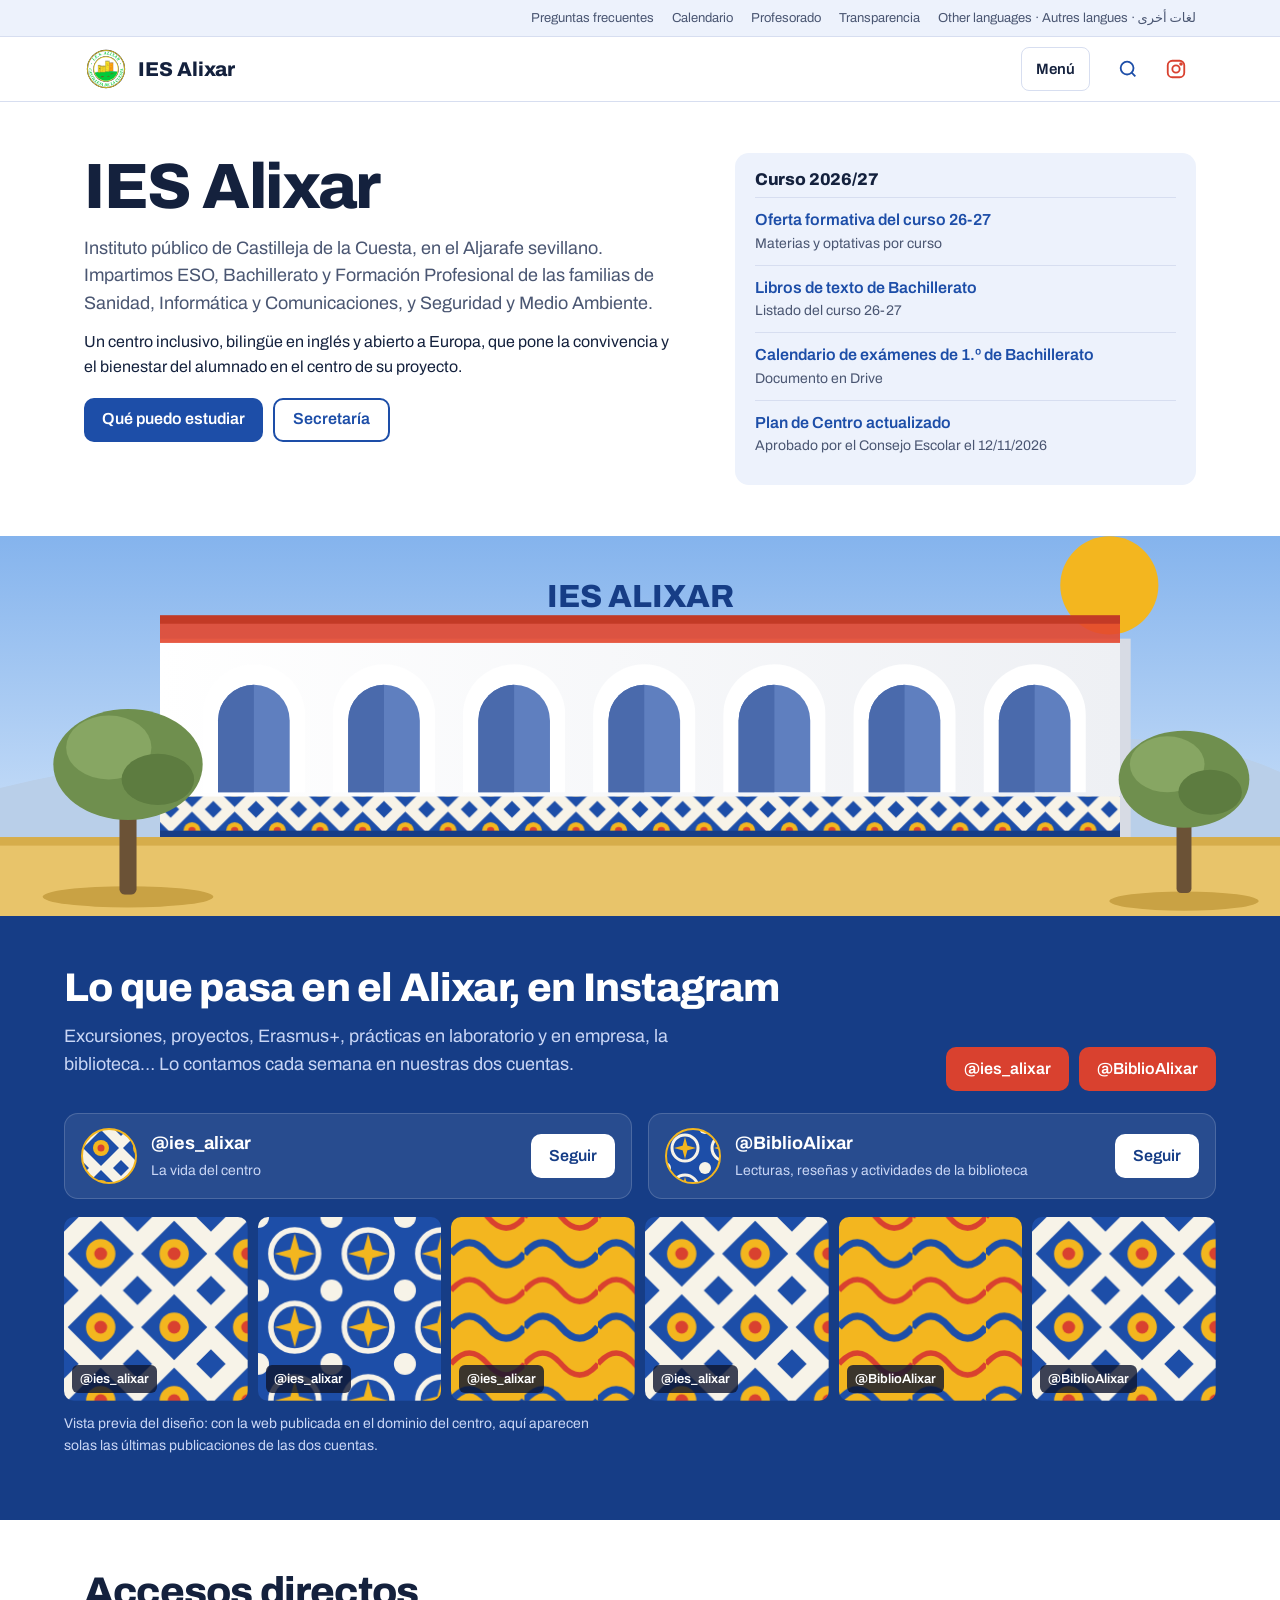
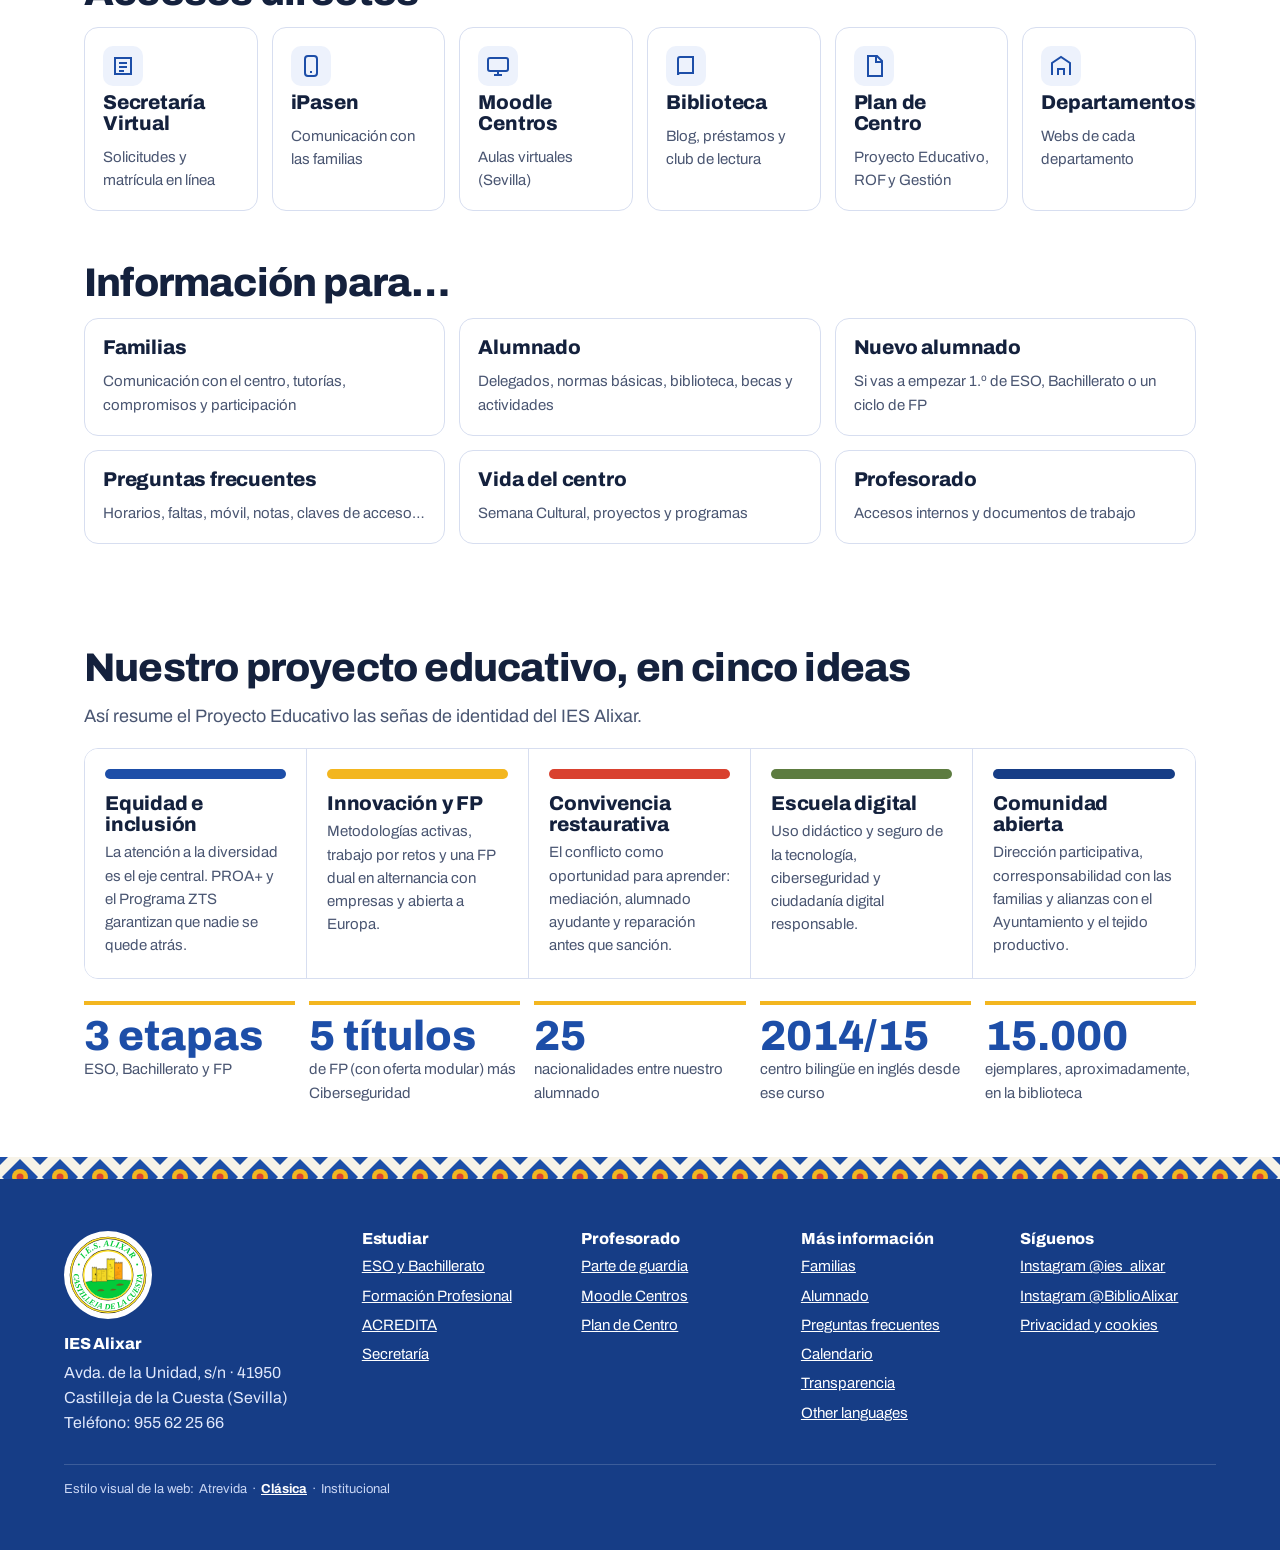
==== commit 64c3529d: "Amplía contenidos según el Plan de Centro (noviembre 2026) Incorpora la ampliación de contenidos ali" ====
--- a/docs/clasica.html
+++ b/docs/clasica.html
@@ -383,7 +383,7 @@
   </div>
   <div class="figs">
    <div><b>3 etapas</b><span>ESO, Bachillerato y FP</span></div>
-   <div><b>6 ciclos</b><span>y un curso de especialización en Ciberseguridad</span></div>
+   <div><b>5 títulos</b><span>de FP (con oferta modular) más Ciberseguridad</span></div>
    <div><b>25</b><span>nacionalidades entre nuestro alumnado</span></div>
    <div><b>2014/15</b><span>centro bilingüe en inglés desde ese curso</span></div>
    <div><b>15.000</b><span>ejemplares, aproximadamente, en la biblioteca</span></div>
@@ -393,20 +393,30 @@
 
 <!-- ============ EL CENTRO ============ -->
 <section data-page="centro">
- <div class="band pagehead"><div class="wrap"><h1>El centro</h1><p class="lead">Quiénes somos, qué nos guía y cómo nos organizamos.</p></div></div>
+ <div class="band pagehead"><div class="wrap"><h1>El centro</h1><p class="lead">Quiénes somos, nuestras instalaciones, qué nos guía y cómo nos organizamos.</p></div></div>
  <div class="band wrap side">
   <div>
    <h2>Quiénes somos</h2>
-   <p>El IES Alixar está en Castilleja de la Cuesta, en el Área Metropolitana de Sevilla, a unos 6 km de la capital. Recibimos alumnado de Castilleja, Camas, Bormujos y otras localidades del Aljarafe; en Formación Profesional, de toda la comarca y de Sevilla capital.</p>
-   <p>Trabajamos en dos turnos: por la mañana, ESO, Bachillerato y ciclos formativos; por la tarde, varios grupos de FP. Somos un centro diverso, con alumnado de 25 nacionalidades, y lo entendemos como una riqueza que exige una respuesta educativa inclusiva y equitativa.</p>
+   <p>El IES Alixar se ubica en Castilleja de la Cuesta, en el sector del Aljarafe sevillano, a solo 6 km de la capital. Nuestro centro atiende a las familias de Castilleja de la Cuesta y cuenta con transporte escolar para los núcleos adscritos de Coca y El Carambolo (Camas), además de recibir alumnado de Bormujos y de más de una veintena de localidades del área metropolitana y Sevilla en su Formación Profesional.</p>
+   <p>Organizamos la actividad en dos turnos: por la mañana, ESO, Bachillerato y ciclos formativos; por la tarde, ciclos de Formación Profesional, la oferta modular de Farmacia y las actividades de acompañamiento escolar PROA. Escolarizamos alumnado de 25 nacionalidades distintas, una diversidad cultural y humana que enriquece nuestra comunidad y a la que respondemos con equidad, inclusión y altas expectativas.</p>
    <h3 style="margin-top:22px">Qué alumnado queremos formar</h3>
    <ul class="clean">
-    <li><b>En la ESO</b>, personas que se expresan bien en varias lenguas, razonan con método científico, usan la tecnología con ética y seguridad, y ejercen una ciudadanía democrática e inclusiva.</li>
-    <li><b>En Bachillerato</b>, madurez intelectual, análisis crítico y trabajo autónomo para continuar en la universidad o en la FP de grado superior.</li>
+    <li><b>En la ESO</b>, personas críticas que se comunican con soltura en varias lenguas, aplican el razonamiento científico y matemático a su vida cotidiana, emplean la tecnología con rigor y seguridad, y conviven desde el respeto, la empatía y la igualdad.</li>
+    <li><b>En Bachillerato</b>, madurez intelectual y humana, autonomía de aprendizaje y capacidad de análisis para afrontar con solvencia los estudios universitarios o la Formación Profesional de Grado Superior.</li>
     <li><b>En Formación Profesional</b>, profesionales cualificados y empleables, formados en talleres, laboratorios y empresas del entorno.</li>
    </ul>
-   <h3 style="margin-top:22px">Principios que compartimos</h3>
-   <p>Aprendizaje competencial frente al memorístico, evaluación formativa, Diseño Universal para el Aprendizaje, coeducación e igualdad de género, y compromiso con los Objetivos de Desarrollo Sostenible.</p>
+   <h3 style="margin-top:22px">Principios pedagógicos y organizativos</h3>
+   <p>Aprendizaje competencial, evaluación formativa y continua, Diseño Universal para el Aprendizaje (DUA) para responder a los ritmos de cada estudiante, enfoque preventivo y restaurativo de los conflictos escolares, coeducación e igualdad efectiva, y compromiso con la sostenibilidad y la transformación digital educativa.</p>
+   <h3 style="margin-top:22px">Instalaciones y recursos para el aprendizaje</h3>
+   <p>El instituto dispone de infraestructuras equipadas para la docencia general y la formación técnica especializada:</p>
+   <ul class="clean">
+    <li><b>Aulas Digitales Interactivas (ADI)</b> en todas las enseñanzas, dotadas de paneles interactivos, carros móviles de ordenadores portátiles y conectividad de alta velocidad.</li>
+    <li><b>Laboratorios científicos específicos</b>: laboratorios de Física, Química, Biología y Geología, dotados de instrumental de experimentación y microscopía.</li>
+    <li><b>Talleres y laboratorios de Formación Profesional</b>: laboratorios de Farmacia y Parafarmacia, laboratorios de Análisis Clínico y Microbiología, aulas-taller de Informática y Redes Locales con infraestructura de servidores y ciberseguridad, y laboratorio de Química y Control Ambiental.</li>
+    <li><b>Biblioteca escolar</b>: espacio central de estudio y lectura con más de 15.000 volúmenes catalogados en BiblioWeb Séneca, puestos informáticos y dinamización lectora continuada.</li>
+    <li><b>Espacios artísticos y deportivos</b>: aula de Música, talleres de Educación Plástica y Dibujo Técnico, gimnasio cubierto, pistas polideportivas exteriores y zonas de esparcimiento en patios arbolados.</li>
+    <li><b>Servicios e instalaciones comunes</b>: salón de conferencias y actos, aula de convivencia (Aula ZoCo), despachos de orientación y mediación, y cafetería escolar.</li>
+   </ul>
   </div>
   <div>
    <div class="panel">
@@ -436,35 +446,35 @@
     <div>
      <h3>Órganos de gobierno</h3>
      <ul class="clean">
-      <li><b>Consejo Escolar</b>: órgano de participación de toda la comunidad educativa (profesorado, familias, alumnado, personal de administración y servicios y Ayuntamiento). El alumnado tiene cinco representantes, elegidos cada dos años.</li>
-      <li><b>Claustro de Profesorado</b>: todo el profesorado del centro. Decide sobre los aspectos pedagógicos del Plan de Centro.</li>
-      <li><b>Equipo directivo</b>: dirige y coordina el funcionamiento diario del instituto.</li>
+      <li><b>Consejo Escolar</b>: máximo órgano colegiado de gobierno y participación de la comunidad educativa (profesorado, familias, alumnado, personal de administración y servicios y representación municipal). El alumnado cuenta con cinco representantes elegidos por votación directa y secreta.</li>
+      <li><b>Claustro de Profesorado</b>: órgano de participación técnica de todo el profesorado del centro, responsable de planificar, coordinar y decidir sobre los aspectos educativos.</li>
+      <li><b>Equipo directivo</b>: órgano ejecutivo que lidera pedagógicamente el centro, coordina la gestión y vela por el cumplimiento del Plan de Centro.</li>
      </ul>
      <h3 style="margin-top:18px">Órganos de coordinación docente</h3>
      <ul class="clean">
-      <li><b>Equipos docentes</b>: todo el profesorado de un mismo grupo, coordinado por su tutor o tutora.</li>
-      <li><b>Tutoría</b>: cada grupo tiene un tutor o tutora que orienta al alumnado, coordina al equipo docente y es el contacto con las familias. En grupos de especial complejidad puede haber tutoría compartida.</li>
-      <li><b>Departamentos</b> didácticos y de familia profesional, el <b>Departamento de Orientación</b> y el <b>Departamento de Convivencia e Igualdad</b>.</li>
-      <li><b>Equipo Técnico de Coordinación Pedagógica (ETCP)</b>: coordina las programaciones y las líneas pedagógicas del centro.</li>
+      <li><b>Equipos docentes</b>: profesorado que atiende a cada grupo, coordinado por la tutoría para asegurar la evaluación continua y el acompañamiento personalizado.</li>
+      <li><b>Tutoría y Tutoría Compartida</b>: cada grupo cuenta con un tutor/a de referencia. En grupos con alta diversidad o dinámicas complejas se asigna la figura de tutoría compartida para intensificar el seguimiento.</li>
+      <li><b>Departamentos Didácticos</b> y de Familias Profesionales, <b>Departamento de Orientación</b> y <b>Departamento de Convivencia e Igualdad</b>.</li>
+      <li><b>Equipo Técnico de Coordinación Pedagógica (ETCP)</b>: órgano que integra a las jefaturas de departamento y dirección para coordinar las directrices pedagógicas y proyectos de centro.</li>
      </ul>
     </div>
     <div>
      <div class="panel">
       <h3>Nuestras líneas estratégicas</h3>
       <ul class="clean">
-       <li><b>Desarrollo competencial integral</b>: que todo el alumnado alcance el perfil de salida y sepa aplicar lo aprendido a situaciones reales.</li>
-       <li><b>Cultura de paz y bienestar</b>: un clima escolar seguro, con el Departamento de Convivencia e Igualdad y la Coordinación de Bienestar y Protección.</li>
-       <li><b>Impulso a la Formación Profesional</b>: una FP dual y modular conectada con las empresas del entorno.</li>
-       <li><b>Ciudadanía ética y segura</b>: alumnado crítico y responsable, también en el uso de la tecnología.</li>
+       <li><b>Desarrollo competencial integral</b>: consolidar el perfil de salida y la aplicación práctica de los saberes en contextos reales mediante metodologías activas y DUA.</li>
+       <li><b>Cultura de paz y convivencia positiva</b>: enfoque restaurativo del conflicto a través del Departamento de Convivencia e Igualdad, el Aula ZoCo y la mediación escolar.</li>
+       <li><b>Formación Profesional Dual e innovadora</b>: vinculación estrecha con el tejido empresarial del Aljarafe y Sevilla, flexibilidad modular e internacionalización Erasmus+.</li>
+       <li><b>Transformación digital y pensamiento crítico</b>: alfabetización informacional, ciberseguridad, competencia digital docente y alumnado ético.</li>
       </ul>
      </div>
      <div class="panel" id="horario">
-      <h3>Horario general</h3>
+      <h3>Horario general y accesos</h3>
       <ul class="clean" style="margin:0">
-       <li>La jornada de mañana empieza a las <b>8:15</b>. La puerta del edificio se cierra cinco minutos después del timbre de entrada.</li>
-       <li>Por la tarde hay grupos de Formación Profesional y las actividades del PROA (de lunes a jueves, de 16:00 a 18:00).</li>
-       <li>Secretaría atiende los días lectivos de 9:00 a 14:00.</li>
-       <li>La cafetería abre de 8:15 a 14:30 y, en el turno de tarde, al menos durante el recreo.</li>
+       <li><b>Turno de mañana</b>: las puertas del recinto escolar se abren a las <b>8:00</b> y las clases comienzan a las <b>8:15</b>. Por motivos de seguridad y custodia de menores, las puertas exteriores se cierran tras la entrada. El alumnado que llega con retraso es atendido y registrado por Conserjería para su incorporación a clase (anotándose en Séneca a partir de 5 minutos).</li>
+       <li><b>Turno de tarde</b>: enseñanzas de Formación Profesional y programa de acompañamiento escolar PROA (lunes a jueves de 16:00 a 18:00).</li>
+       <li><b>Secretaría</b>: atención a familias y gestiones administrativas los días lectivos de 9:00 a 14:00. La mayoría de trámites pueden realizarse telemáticamente en la Secretaría Virtual de la Junta de Andalucía.</li>
+       <li><b>Cafetería escolar</b>: abierta de 8:15 a 14:30 y, en el turno de tarde, durante los periodos de descanso lectivo.</li>
       </ul>
      </div>
     </div>
@@ -482,7 +492,7 @@
  </div>
  <div class="band wrap" id="departamentos" style="padding-top:0">
   <h2>Departamentos</h2>
-  <p>Cada departamento tiene su propia web con programaciones, materiales y novedades.</p>
+  <p>Programaciones didácticas, criterios de evaluación, criterios de calificación y recursos de los departamentos didácticos y de familia profesional del centro (conforme al Proyecto Educativo, Cultura Clásica se integra en el Departamento de Lengua Castellana y Cultura Clásica).</p>
   <div class="tiles" data-deps style="margin-top:14px"></div>
  </div>
 </section>
@@ -496,19 +506,19 @@
    <button role="tab" aria-selected="true" data-t="e1">1.º ESO</button><button role="tab" aria-selected="false" data-t="e2">2.º ESO</button><button role="tab" aria-selected="false" data-t="e3">3.º ESO</button><button role="tab" aria-selected="false" data-t="e4">4.º ESO</button>
   </div>
   <div class="course on" id="e1"><div class="two">
-   <div><h3>1.º de ESO</h3><p>Régimen general, apoyo, compensatoria y bilingüe. En el grupo bilingüe se imparten en inglés Biología y Geología, Geografía e Historia, Educación Física y Educación Plástica (11 horas).</p><p>Segunda lengua: Francés o Área Lingüística de Carácter Transversal, para reforzar la competencia lingüística.</p></div>
+   <div><h3>1.º de ESO</h3><p>Régimen general, apoyo, compensatoria y bilingüe. En el grupo bilingüe se vehiculan en inglés las áreas no lingüísticas: Biología y Geología, Geografía e Historia, Educación Física y Educación Plástica (más 4 horas semanales de Inglés como primera lengua extranjera).</p><p>Segunda lengua: Francés o Área Lingüística de Carácter Transversal (ACLT), dirigida al alumnado que precisa reforzar la competencia en comunicación lingüística.</p></div>
    <div class="panel"><h3>Optativas (se elige una)</h3><ul class="chips"><li>Oratoria y Debate</li><li>Computación y Robótica</li><li>Cultura Clásica</li><li>Taller de Técnicas Artísticas</li></ul></div>
   </div></div>
   <div class="course" id="e2"><div class="two">
-   <div><h3>2.º de ESO</h3><p>Régimen general, apoyo, compensatoria y bilingüe. En el grupo bilingüe se imparten en inglés Matemáticas, Física y Química y Tecnología y Digitalización (14 horas).</p></div>
+   <div><h3>2.º de ESO</h3><p>Régimen general, apoyo, compensatoria y bilingüe. En el grupo bilingüe se imparten en inglés: Matemáticas, Física y Química y Tecnología y Digitalización (más 4 horas semanales de Inglés como primera lengua extranjera).</p></div>
    <div class="panel"><h3>Optativas (se elige una)</h3><ul class="chips"><li>Oratoria y Debate</li><li>Segunda Lengua Extranjera</li><li>Proyecto de Educación Plástica y Audiovisual</li><li>Computación y Robótica</li><li>Cultura Clásica</li></ul></div>
   </div></div>
   <div class="course" id="e3"><div class="two">
-   <div><h3>3.º de ESO</h3><p>Régimen general, bilingüe (16 horas en inglés) y primer curso del Programa de Diversificación Curricular, organizado en un ámbito lingüístico y social y otro científico-tecnológico.</p></div>
+   <div><h3>3.º de ESO</h3><p>Régimen general, bilingüe (materias en inglés: Biología y Geología, Física y Química, Geografía e Historia, Educación Plástica y Tecnología; más 4 horas de Inglés) y primer curso del Programa de Diversificación Curricular (PDC), estructurado en ámbito lingüístico y social y científico-tecnológico.</p></div>
    <div class="panel"><h3>Optativas (se elige una)</h3><ul class="chips"><li>Computación y Robótica</li><li>Cultura del Flamenco</li><li>Segunda Lengua Extranjera</li><li>Cultura Clásica</li><li>Oratoria y Debate</li><li>Diseño e Impresión 3D</li></ul></div>
   </div></div>
   <div class="course" id="e4"><div class="two">
-   <div><h3>4.º de ESO</h3><ul class="clean"><li><b>Enseñanzas académicas</b>, hacia el Bachillerato: itinerario de Ciencias y Tecnología o de Humanidades y Ciencias Sociales.</li><li><b>Enseñanzas aplicadas</b>, hacia la Formación Profesional, con Formación y Orientación Personal y Profesional y Tecnología.</li><li><b>2.º del Programa de Diversificación Curricular.</b></li></ul><p>Geografía e Historia y Educación Física se imparten en inglés en el grupo bilingüe.</p></div>
+   <div><h3>4.º de ESO</h3><ul class="clean"><li><b>Enseñanzas académicas</b>, con itinerarios hacia el Bachillerato: Ciencias y Tecnología o Humanidades y Ciencias Sociales.</li><li><b>Enseñanzas aplicadas</b>, orientadas hacia la Formación Profesional, cursando Formación y Orientación Personal y Profesional y Tecnología.</li><li><b>2.º del Programa de Diversificación Curricular (PDC)</b>, orientado a la titulación de Graduado en ESO.</li></ul><p>En el grupo bilingüe se imparten en inglés Geografía e Historia y Educación Física (y en el PDC, el Ámbito Científico-Tecnológico; más 4 horas de Inglés).</p></div>
    <div class="panel"><h3>Optativas</h3><ul class="chips"><li>Francés</li><li>Música</li><li>Tecnología</li><li>Digitalización</li><li>Expresión Artística</li><li>Ampliación de Cultura Clásica</li><li>Cultura Científica</li><li>Filosofía</li><li>Dibujo Técnico</li><li>Medios de Comunicación</li><li>Métodos de las Ciencias</li><li>Aprendizaje Social y Emocional</li></ul></div>
   </div></div>
  </div>
@@ -599,25 +609,28 @@
  </div>
  <div class="band wrap two">
   <div id="diversidad">
-   <h2>Atención a la diversidad</h2>
-   <p>La atención a la diversidad es el eje del Proyecto Educativo. Las medidas, de menos a más específicas:</p>
-   <ul class="clean">
-    <li><b>Para todo el alumnado</b>: Diseño Universal para el Aprendizaje, grupos heterogéneos y desdobles o agrupamientos flexibles en materias instrumentales.</li>
-    <li><b>Área Lingüística de Carácter Transversal (ACLT)</b> en 1.º de ESO, en lugar del francés, para reforzar la lengua.</li>
-    <li><b>Programas de refuerzo del aprendizaje</b> (también para materias pendientes) y <b>programas de profundización</b>.</li>
-    <li><b>Programa de Diversificación Curricular</b> en 3.º y 4.º de ESO, organizado por ámbitos y orientado a obtener el título. Su alumnado participa también en el programa bilingüe.</li>
-    <li><b>Atención específica</b> al alumnado con necesidades específicas de apoyo educativo, con profesorado de Pedagogía Terapéutica.</li>
-    <li><b>Flexibilidad</b> para quienes compaginan estudios oficiales de música o danza o son deportistas de rendimiento: adaptación de fechas de pruebas y entregas.</li>
+   <h2>Atención a la diversidad e inclusión</h2>
+   <p>La atención personalizada es el núcleo del Proyecto Educativo del IES Alixar. Aplicamos un conjunto escalonado de medidas para que cada alumno y alumna avance según sus posibilidades:</p>
+   <ul class="clean">
+    <li><b>Diseño Universal para el Aprendizaje (DUA)</b>: adaptación de metodologías, materiales y formas de evaluación en todas las aulas ordinarias.</li>
+    <li><b>Área Lingüística de Carácter Transversal (ACLT)</b>: alternativa al Francés en 1.º de ESO para consolidar destrezas instrumentales de lectura, escritura y expresión oral.</li>
+    <li><b>Programas de Refuerzo del Aprendizaje (PRA)</b>: apoyo específico preventivo a lo largo del curso y seguimiento para la recuperación de materias pendientes (con informe trimestral en el Punto de Recogida de iPasen).</li>
+    <li><b>Programas de Profundización</b>: enriquecimiento curricular y tareas de investigación para alumnado con altas capacidades o alto rendimiento académico.</li>
+    <li><b>Plan de Razonamiento Matemático</b>: 3 sesiones semanales de 30 minutos orientadas a la deducción lógica, resolución creativa de problemas y cálculo contextualizado.</li>
+    <li><b>Programa de Diversificación Curricular (PDC)</b> en 3.º y 4.º de ESO: estructurado en ámbitos interdisciplinares orientado a la titulación, con participación en las actividades del centro y el programa bilingüe.</li>
+    <li><b>Aula de Apoyo a la Integración</b>: atención especializada con profesorado de Pedagogía Terapéutica (PT) para alumnado con Necesidades Educativas Especiales (NEE).</li>
+    <li><b>Programa ZTS y PROA+</b>: medidas de compensación educativa y acompañamiento socioeducativo en horario lectivo y de tarde.</li>
+    <li><b>Flexibilidad para deportistas y enseñanzas artísticas</b>: adaptación de fechas de controles y entregas para quienes compaginan el instituto con el Conservatorio o deporte oficial de alto rendimiento.</li>
    </ul>
   </div>
   <div id="orientacion">
-   <h2>Orientación</h2>
-   <p>El Departamento de Orientación y las tutorías acompañan al alumnado durante toda su etapa en el centro:</p>
-   <ul class="clean">
-    <li><b>Tránsito desde Primaria</b>, en coordinación con los colegios adscritos.</li>
-    <li><b>Orientación académica y profesional</b>: elección de optativas e itinerario en 4.º de ESO, de modalidad de Bachillerato y de estudios posteriores.</li>
-    <li><b>Prevención del absentismo</b> y seguimiento cercano, sobre todo en 1.º y 2.º de ESO.</li>
-    <li><b>Tutoría con las familias</b>, presencial o, si la familia lo pide, por videoconferencia.</li>
+   <h2>Departamento de Orientación</h2>
+   <p>El Departamento de Orientación y la red de tutorías acompañan al alumnado y a las familias durante toda su trayectoria en el instituto:</p>
+   <ul class="clean">
+    <li><b>Plan de Tránsito con Primaria</b>: coordinación con los equipos directivos y de orientación de los cinco CEIP adscritos para facilitar el paso a 1.º de ESO.</li>
+    <li><b>Orientación académica y vocacional</b>: talleres, dinámicas de autoconocimiento y asesoramiento individualizado en 4.º de ESO y Bachillerato para la elección de itinerarios, grados universitarios o ciclos formativos.</li>
+    <li><b>Detección temprana y prevención del absentismo</b>: seguimiento sistemático de asistencia en 1.º y 2.º de ESO en coordinación con Jefatura y los Servicios Sociales Municipales.</li>
+    <li><b>Atención a las familias</b>: entrevistas individualizadas con el orientador/a y la tutoría (presenciales o por videoconferencia) para coordinar medidas de apoyo.</li>
    </ul>
    <div class="row"><a class="btn alt" href="https://sites.google.com/g.educaand.es/dpto-orientacion-alixar/inicio">Web del Departamento de Orientación</a></div>
   </div>
@@ -637,7 +650,7 @@
 
 <!-- ============ FP ============ -->
 <section data-page="fp">
- <div class="band pagehead"><div class="wrap"><h1>Formación Profesional</h1><p class="lead">Seis ciclos formativos y un curso de especialización en tres familias profesionales, con formación en empresa y movilidades Erasmus+. ¿Tienes experiencia laboral? Mira también <a href="#acredita">ACREDITA</a>.</p></div></div>
+ <div class="band pagehead"><div class="wrap"><h1>Formación Profesional</h1><p class="lead">Cinco títulos formativos (con modalidad modular en turno de tarde) y un curso de especialización en tres familias profesionales, con formación dual en centros de trabajo y movilidades internacionales Erasmus+. ¿Tienes experiencia laboral? Mira también <a href="#acredita">ACREDITA</a>.</p></div></div>
  <div class="band wrap">
   <div class="fam">
    <h3>Informática y Comunicaciones</h3>
@@ -802,52 +815,54 @@
 
 <!-- ============ CONVIVENCIA Y PROGRAMAS ============ -->
 <section data-page="convivencia">
- <div class="band pagehead"><div class="wrap"><h1>Convivencia y vida del centro</h1><p class="lead">Normas, bienestar, apoyo al aprendizaje, biblioteca, bilingüismo, proyectos y planes en los que participa el centro.</p></div></div>
+ <div class="band pagehead"><div class="wrap"><h1>Convivencia y vida del centro</h1><p class="lead">Normas, cultura de paz, bienestar del alumnado, biblioteca escolar, refuerzo educativo y proyectos transversales.</p></div></div>
  <div class="band wrap two">
   <div>
-   <h2>Convivencia restaurativa</h2>
-   <p>En el Alixar el conflicto se entiende como una oportunidad pedagógica. Priorizamos la mediación y el compromiso de reparación sobre la sanción.</p>
-   <ul class="clean">
-    <li><b>Departamento de Convivencia e Igualdad</b>: trabaja la gestión emocional, la asertividad y el bienestar del alumnado.</li>
-    <li><b>Alumnado Ayudante y Mentor</b>: estudiantes formados para acompañar y mediar entre iguales.</li>
-    <li><b>Coordinación de Bienestar y Protección</b>: referente de seguridad y buen trato para toda la comunidad.</li>
-    <li><b>Compromisos de convivencia</b> con las familias.</li>
-   </ul>
-   <div class="row"><a class="btn alt" href="https://drive.google.com/file/d/1cIuzuRoGs8hNf13r9523unPR3uKpjxow/view">Plan de Convivencia</a></div>
-  </div>
-  <div>
-   <h2>Refuerzo por la tarde: PROA</h2>
-   <p>Actividades gratuitas de refuerzo y apoyo para el alumnado propuesto por su equipo educativo, de lunes a jueves de 16:00 a 18:00, con mentores.</p>
-   <ul class="clean">
-    <li>Acompañamiento escolar: comprensión lectora, razonamiento matemático, técnicas de estudio.</li>
-    <li>Acompañamiento lingüístico para alumnado que está aprendiendo español.</li>
-   </ul>
-   <p>El centro desarrolla también el Programa ZTS como medida estratégica de compensación educativa.</p>
+   <h2>Convivencia restaurativa y mediación</h2>
+   <p>En el IES Alixar entendemos la convivencia escolar desde un enfoque preventivo, dialógico y restaurativo. Cuando surge un conflicto, priorizamos la toma de conciencia, la mediación entre iguales y el compromiso de reparación sobre la mera sanción punitiva.</p>
+   <ul class="clean">
+    <li><b>Departamento de Convivencia e Igualdad</b>: coordina las actuaciones preventivas, los talleres de gestión emocional y las intervenciones ante dinámicas grupales complejas.</li>
+    <li><b>Aula de Convivencia (Aula ZoCo)</b>: espacio pedagógico de acogida, reflexión guiada y mediación para alumnado derivado ante incidencias contrarias a las normas, supervisado permanentemente por profesorado.</li>
+    <li><b>Alumnado Ayudante y Mentor</b>: alumnado seleccionado y formado para detectar precozmente situaciones de aislamiento o desavenencias, facilitando la acogida y la mediación entre compañeros.</li>
+    <li><b>Coordinación de Bienestar y Protección (LOPIVI)</b>: figura garante del buen trato y la seguridad física y emocional de los menores, encargada de la prevención y actuación ante cualquier forma de violencia o riesgo.</li>
+    <li><b>Compromisos Educativos y de Convivencia</b>: acuerdos individualizados firmados entre el centro y las familias para encauzar el progreso académico y la convivencia positiva.</li>
+   </ul>
+   <div class="row"><a class="btn alt" href="https://drive.google.com/file/d/1cIuzuRoGs8hNf13r9523unPR3uKpjxow/view">Plan de Convivencia en Drive</a></div>
+  </div>
+  <div>
+   <h2>Refuerzo por la tarde: Programa PROA+</h2>
+   <p>Medida de acompañamiento escolar gratuito impartida de lunes a jueves, de 16:00 a 18:00, con mentores específicos para el alumnado propuesto por los equipos docentes:</p>
+   <ul class="clean">
+    <li><b>Acompañamiento escolar</b>: afianzamiento de técnicas de estudio, razonamiento lógico-matemático y hábito de trabajo autónomo.</li>
+    <li><b>Acompañamiento lingüístico</b>: refuerzo intensivo del español como lengua de aprendizaje para alumnado de incorporación tardía al sistema educativo.</li>
+   </ul>
+   <h3 style="margin-top:18px">Programa ZTS (Zona de Transformación Social)</h3>
+   <p>Recursos específicos con profesorado de apoyo y orientador/a para favorecer la igualdad de oportunidades, la permanencia escolar y la inserción educativa y sociolaboral.</p>
   </div>
  </div>
  <div class="band wrap two" id="normas">
   <div>
-   <h2>Normas básicas de convivencia</h2>
-   <ul class="clean">
-    <li><b>Puntualidad</b>: la puerta se cierra cinco minutos después del timbre de las 8:15. Los retrasos se registran.</li>
-    <li><b>Asistencia</b>: las faltas se justifican por los cauces que indica el centro. A partir de 25 horas sin justificar en un mes (o el 25 % de las horas lectivas) se considera absentismo, aunque la tutoría actúa antes si ve riesgo.</li>
-    <li><b>Móvil</b>: su uso está restringido en todo el recinto y durante todo el horario lectivo, incluidos los cambios de clase. Solo se usa cuando el profesorado lo pauta para una actividad.</li>
+   <h2>Normas del centro y seguridad escolar</h2>
+   <ul class="clean">
+    <li><b>Puntualidad y acceso matinal</b>: las puertas del centro se abren a las 8:00 y las clases empiezan a las <b>8:15</b>. La puerta se cierra cinco minutos después del timbre. Quien llega tarde entra por Conserjería, donde se registra el retraso en una tablet (los retrasos superiores a cinco minutos se anotan en Séneca).</li>
+    <li><b>Asistencia y justificación de faltas</b>: las familias deben justificar cualquier ausencia a través de iPasen o con justificante documental. A partir de 25 horas lectivas no justificadas en un mes (o el 25% de las horas lectivas) se activa preceptivamente el protocolo con Servicios Sociales y la Comisión Municipal de Absentismo de Castilleja de la Cuesta.</li>
+    <li><b>Teléfonos móviles y dispositivos personales (ROF 3.9)</b>: queda restringido su uso y exhibición en todo el recinto y durante toda la jornada escolar (incluidos recreos y cambios de clase). Únicamente se permite su uso puntual en clase cuando el profesorado lo autorice expresamente como recurso didáctico. Fuera de esa excepción, debe permanecer apagado o en silencio y guardado. <b>Por normativa del centro, el personal del instituto no puede custodiar ni guardar dispositivos del alumnado</b>, no responsabilizándose el centro de extravíos, roturas o hurtos. Su uso no autorizado conlleva corrección disciplinaria según el Plan de Convivencia y el compromiso firmado de uso responsable.</li>
     <li><b>Imagen</b>: está prohibido hacer fotografías o grabaciones en el centro sin autorización.</li>
-    <li><b>Recreos</b>: en patios, pistas y cafetería; las aulas quedan cerradas.</li>
-    <li><b>Salidas</b>: no se puede salir del recinto durante la jornada sin permiso previo por escrito.</li>
-   </ul>
-   <p class="src">Resumen del Plan de Convivencia y del Reglamento de Organización y Funcionamiento.</p>
+    <li><b>Permanencia en el centro</b>: el alumnado menor de edad no puede salir del recinto durante la jornada escolar (incluidos los recreos) salvo que sea recogido personalmente por su padre, madre o tutor legal o cuente con autorización oficial por escrito.</li>
+    <li><b>Cuidado de las instalaciones</b>: el mobiliario, los dispositivos digitales, los libros y las zonas verdes deben cuidarse; los desperfectos intencionados conllevan la obligación de reparación económica y tareas en beneficio de la comunidad escolar.</li>
+   </ul>
+   <p class="src">Resumen de los apartados 3.2 y 3.9 del Reglamento de Organización y Funcionamiento (ROF).</p>
   </div>
   <div id="bienestar">
-   <h2>Bienestar emocional</h2>
-   <ul class="clean">
-    <li><b>Aula ZOCO</b>: espacio de acogida, calma y reflexión para el alumnado que lo necesita, organizado por el Departamento de Convivencia e Igualdad.</li>
-    <li><b>«Hablemos bonito»</b>: proyecto de la Red Andaluza Escuela: Espacio de Paz para mejorar las relaciones, las habilidades sociales y la comunicación del alumnado.</li>
-    <li><b>Coordinación de Bienestar y Protección</b>: figura de referencia para prevenir, detectar y actuar ante cualquier situación de violencia.</li>
-    <li><b>Tutoría y Departamento de Orientación</b>: la primera puerta a la que llamar.</li>
-    <li><b>Protocolos</b> de la Junta de Andalucía ante acoso escolar, agresiones al profesorado o identidad de género, entre otros.</li>
-   </ul>
-   <div class="note">Si necesitas hablar con alguien fuera del centro: <b>Teléfono ANAR de ayuda a niños y adolescentes, 900 20 20 10</b> (gratuito, las 24 horas).</div>
+   <h2>Bienestar emocional y apoyo</h2>
+   <ul class="clean">
+    <li><b>Aula de Convivencia (Aula ZoCo)</b>: entorno tranquilo para la reflexión, la autorregulación y la reconciliación ante situaciones de conflicto escolar.</li>
+    <li><b>Proyecto «Hablemos bonito»</b>: iniciativa de la Red Andaluza Escuela: Espacio de Paz centrada en la asertividad, el lenguaje constructivo y la erradicación del insulto y la burla.</li>
+    <li><b>Coordinación de Bienestar y Protección</b>: interlocución directa para prevenir situaciones de acoso escolar, ciberacoso y discriminación.</li>
+    <li><b>Tutoría personalizada y Orientación</b>: atención cercana al alumnado ante dificultades académicas, de relación o familiares.</li>
+    <li><b>Protocolos institucionales</b>: aplicación de los protocolos de la Junta de Andalucía ante acoso escolar, maltrato infantil, violencia de género o identidad de género.</li>
+   </ul>
+   <div class="note"><b>¿Necesitas ayuda confidencial fuera del centro?</b><br>Teléfono ANAR de Ayuda a Niños y Adolescentes: <b>900 20 20 10</b> (gratuito, anónimo y disponible 24 horas).</div>
   </div>
  </div>
  <div class="band" style="background:var(--tile)">
@@ -907,48 +922,48 @@
 
 <!-- ============ FAMILIAS ============ -->
 <section data-page="familias">
- <div class="band pagehead"><div class="wrap"><h1>Familias</h1><p class="lead">Cómo comunicaros con el centro, seguir el curso de vuestros hijos e hijas y participar en la vida del instituto.</p></div></div>
+ <div class="band pagehead"><div class="wrap"><h1>Familias</h1><p class="lead">Cómo comunicaros con el centro, seguir la evolución académica de vuestros hijos e hijas y participar activamente en la comunidad educativa.</p></div></div>
  <div class="band wrap side">
   <div>
-   <h2>Comunicación con el centro</h2>
-   <ul class="clean">
-    <li><b>iPasen</b> es el canal oficial para las comunicaciones habituales: mensajes con la tutoría y el profesorado, faltas de asistencia, calificaciones y autorizaciones.</li>
-    <li><b>Entrevistas con la tutoría</b>: cada tutor o tutora tiene un horario de atención a familias. La cita se pide por iPasen.</li>
-    <li><b>Tutoría por videoconferencia</b>: si la familia lo solicita expresamente, la entrevista puede hacerse en línea con la cuenta corporativa del centro.</li>
-    <li><b>Reunión inicial</b>: al comienzo del curso, cada tutoría reúne a las familias de su grupo para presentar el curso y elegir a los delegados de familias.</li>
-    <li><b>Datos de contacto</b>: mantened siempre actualizados el domicilio y los teléfonos, y avisad en Secretaría de cualquier cambio.</li>
+   <h2>Comunicación y seguimiento escolar</h2>
+   <ul class="clean">
+    <li><b>iPasen y Punto de Recogida</b>: es el canal telemático oficial para consultar calificaciones, avisos de faltas de asistencia, autorizaciones de salidas, circulares y descarga digital de boletines, consejos orientadores e informes de materias pendientes.</li>
+    <li><b>Entrevistas con la tutoría</b>: cada tutor o tutora dispone de una hora semanal fijada de atención a familias. La cita previa se pide por iPasen.</li>
+    <li><b>Tutoría presencial o por videoconferencia</b>: a petición de la familia, la reunión de tutoría puede realizarse telemáticamente mediante Google Meet con la cuenta institucional de centro.</li>
+    <li><b>Reunión general de inicio de curso</b>: en las primeras semanas de octubre, las tutorías convocan a las familias para exponer los criterios pedagógicos, la organización del grupo y proceder a la elección de la delegación de familias.</li>
+    <li><b>Datos de contacto y salud escolar</b>: es fundamental mantener al día los teléfonos y correos en iPasen o Secretaría. Si un alumno o alumna precisa atención médica continuada o pauta de medicación de urgencia, la familia debe presentar el informe facultativo oficial en Secretaría para su custodia y conocimiento por el profesorado de guardia.</li>
    </ul>
    <p class="note">Las comunicaciones con datos académicos o personales del alumnado solo se hacen por canales oficiales (iPasen, Séneca y el correo corporativo del centro), nunca por aplicaciones de mensajería particulares.</p>
-   <h2 style="margin-top:28px">Compromisos educativos y de convivencia</h2>
-   <p>Son acuerdos por escrito entre la familia, la tutoría y, si hace falta, el Departamento de Convivencia e Igualdad, para mejorar el rendimiento o la integración del alumno o alumna. Se proponen cuando hay dificultades y se revisan periódicamente.</p>
-   <h2 style="margin-top:28px">Participación</h2>
-   <ul class="clean">
-    <li><b>Delegados y delegadas de familias</b>: uno por grupo. Recogen las inquietudes de las familias, facilitan la comunicación con la tutoría y el profesorado y colaboran en la mejora de la convivencia.</li>
-    <li><b>Consejo Escolar</b>: las familias tienen representantes en el máximo órgano de participación del centro.</li>
-    <li><b>Asociación de Madres y Padres (AMPA)</b>: el instituto la considera un aliado y facilita espacios físicos y digitales para su actividad. Si queréis participar en ella o ayudar a impulsarla, contactad con la Dirección.</li>
+   <h2 style="margin-top:28px">Compromisos Educativos y de Convivencia</h2>
+   <p>Constituyen un instrumento de colaboración formal entre la familia y el centro educativo, contemplado en el ROF. Se suscriben cuando se detectan dificultades de rendimiento escolar o de convivencia con el fin de acordar pautas coordinadas de apoyo y seguimiento semanal.</p>
+   <h2 style="margin-top:28px">Participación y representación</h2>
+   <ul class="clean">
+    <li><b>Delegaciones de familias</b>: una persona delegada y subdelegada por grupo aula para canalizar iniciativas, favorecer el clima de diálogo y colaborar con la tutoría.</li>
+    <li><b>Consejo Escolar</b>: representantes electos del sector de madres y padres con voz y voto en la aprobación del presupuesto, Plan de Centro y decisiones de gestión.</li>
+    <li><b>AMPA del IES Alixar</b>: cauce asociativo para impulsar iniciativas culturales, mejora de equipamientos y actividades formativas para madres y padres.</li>
    </ul>
   </div>
   <div>
    <div class="panel"><h3>Accesos rápidos</h3><ul class="clean" style="margin:0">
-    <li><a href="https://www.juntadeandalucia.es/educacion/portalseneca/web/pasen/inicio">iPasen</a></li>
-    <li><a href="#claves">Clave iANDE y recuperar la contraseña de iPasen</a></li>
-    <li><a href="https://www.juntadeandalucia.es/educacion/secretariavirtual/">Secretaría Virtual</a></li>
+    <li><a href="https://www.juntadeandalucia.es/educacion/portalseneca/web/pasen/inicio">Acceso a iPasen</a></li>
+    <li><a href="#claves">Clave iANDE y recuperación de contraseñas</a></li>
+    <li><a href="https://www.juntadeandalucia.es/educacion/secretariavirtual/">Secretaría Virtual de la Junta</a></li>
     <li><a href="#calendario">Calendario del curso</a></li>
-    <li><a href="#normas">Normas básicas de convivencia</a></li>
-    <li><a href="#evaluacion">Evaluación y reclamaciones</a></li>
+    <li><a href="#normas">Normas de convivencia del ROF</a></li>
+    <li><a href="#evaluacion">Evaluación, aclaraciones y reclamaciones</a></li>
     <li><a href="#faq">Preguntas frecuentes</a></li>
    </ul></div>
-   <div class="panel"><h3>Secretaría</h3><p style="margin:0">Días lectivos, de 9:00 a 14:00<br>Teléfono: 955 62 25 66</p></div>
+   <div class="panel"><h3>Atención de Secretaría</h3><p style="margin:0">Días lectivos, de 9:00 a 14:00<br>Teléfono: 955 62 25 66<br><span class="small">Avda. de la Unidad, s/n, Castilleja de la Cuesta</span></p></div>
   </div>
  </div>
  <div class="band" style="background:var(--tile)" id="nuevo">
   <div class="wrap">
    <h2>¿Vais a empezar en el Alixar?</h2>
    <div class="official">
-    <div class="panel"><h3>De 6.º de Primaria a 1.º de ESO</h3><p style="margin:0">El centro coordina el tránsito con los cinco colegios adscritos, que tienen plazas reservadas en 1.º de ESO. La tutoría y el Departamento de Orientación acompañan de cerca el primer curso.</p></div>
-    <div class="panel"><h3>Bachillerato</h3><p style="margin:0">Mucho alumnado de 1.º de Bachillerato llega de otros centros. Revisad las <a href="#oferta">modalidades e itinerarios</a> y la <a href="#optativas">descripción de las optativas</a> antes de matricularos.</p></div>
-    <div class="panel"><h3>Formación Profesional</h3><p style="margin:0">Consultad la <a href="#fp">oferta de ciclos</a> y el procedimiento oficial de admisión en el <a href="https://www.juntadeandalucia.es/educacion/portales/es/web/escolarizacion/formacion-profesional/calendario-general-fp">calendario de escolarización de FP</a>.</p></div>
-    <div class="panel"><h3>Jornada de puertas abiertas</h3><p style="margin:0">La fecha se anuncia cada curso en iPasen y en el Instagram del centro, <a href="https://www.instagram.com/ies_alixar/">@ies_alixar</a>.</p></div>
+    <div class="panel"><h3>De 6.º de Primaria a 1.º de ESO</h3><p style="margin:0">El centro coordina el Plan de Tránsito con los colegios adscritos de Castilleja de la Cuesta y Camas, con reserva de plaza, jornadas de acogida y acompañamiento inicial con el Departamento de Orientación.</p></div>
+    <div class="panel"><h3>Acceso a Bachillerato</h3><p style="margin:0">Acogemos alumnado de la ESO propia y de centros del entorno. Consulta las tres modalidades (Ciencias y Tecnología, Humanidades y Ciencias Sociales, y Bachillerato General) y el <a href="#optativas">catálogo de optativas</a>.</p></div>
+    <div class="panel"><h3>Acceso a Formación Profesional</h3><p style="margin:0">Revisa la oferta de ciclos formativos de Grado Medio, Grado Superior y Cursos de Especialización, y realiza la solicitud en el <a href="https://www.juntadeandalucia.es/educacion/portales/es/web/escolarizacion/formacion-profesional/calendario-general-fp">Portal de Escolarización de FP</a>.</p></div>
+    <div class="panel"><h3>Jornada de puertas abiertas</h3><p style="margin:0">En el segundo trimestre organizamos visitas guiadas para familias. Las fechas se anuncian en la web, en iPasen y en nuestro Instagram oficial, <a href="https://www.instagram.com/ies_alixar/">@ies_alixar</a>.</p></div>
    </div>
   </div>
  </div>
@@ -956,36 +971,36 @@
 
 <!-- ============ ALUMNADO ============ -->
 <section data-page="alumnado">
- <div class="band pagehead"><div class="wrap"><h1>Alumnado</h1><p class="lead">Tu participación en el centro, lo que necesitas saber del día a día y recursos para estudiar.</p></div></div>
+ <div class="band pagehead"><div class="wrap"><h1>Alumnado</h1><p class="lead">Tu participación activa, derechos, responsabilidades y recursos de estudio en el instituto.</p></div></div>
  <div class="band wrap two">
   <div>
-   <h2>Tu voz en el centro</h2>
-   <ul class="clean">
-    <li><b>Delegado o delegada de grupo</b>: se elige en el primer mes del curso, por votación secreta y en presencia de la tutoría. Representa al grupo, participa en las sesiones de evaluación y traslada propuestas y reclamaciones. El subdelegado o subdelegada le sustituye cuando hace falta.</li>
-    <li><b>Junta de Delegados</b>: reúne a todos los delegados y a los representantes del alumnado en el Consejo Escolar. Debe ser oída en asuntos como exámenes, actividades o normas que os afecten, y mantiene reuniones mensuales con el Equipo Directivo.</li>
-    <li><b>Consejo Escolar</b>: el alumnado tiene cinco representantes, elegidos cada dos años.</li>
-    <li><b>Alumnado Ayudante y Mentor</b>: compañeros y compañeras formados en mediación que ayudan en conflictos o a quien le cuesta integrarse.</li>
-   </ul>
-  </div>
-  <div>
-   <h2>El día a día</h2>
-   <ul class="clean">
-    <li>Las clases empiezan a las <b>8:15</b>; la puerta se cierra cinco minutos después.</li>
-    <li>En los cambios de clase te quedas en el aula, salvo que tengas que ir a un aula específica o a una optativa.</li>
-    <li>El <b>móvil</b> va guardado y en silencio salvo que el profesorado lo pida para una actividad. No se pueden hacer fotos ni grabaciones sin autorización.</li>
-    <li>En el recreo, patios, pistas y cafetería. No se puede salir del recinto sin permiso por escrito.</li>
+   <h2>Tu voz y participación</h2>
+   <ul class="clean">
+    <li><b>Delegado/a y subdelegado/a de grupo</b>: elegidos democráticamente durante el primer mes del curso en cada aula. Representan a sus compañeros en las sesiones de evaluación y canalizan propuestas y necesidades.</li>
+    <li><b>Junta de Delegados</b>: órgano que agrupa a todas las representaciones estudiantiles y a los miembros del Consejo Escolar, con reuniones periódicas con el Equipo Directivo para formular propuestas sobre el funcionamiento del centro.</li>
+    <li><b>Consejo Escolar</b>: cinco representantes del alumnado elegidos cada dos años con voto directo en las decisiones colegiadas más importantes.</li>
+    <li><b>Alumnado Ayudante y Mentor</b>: equipo de estudiantes mediadores que facilitan la integración de nuevos compañeros y la resolución pacífica de conflictos cotidianos.</li>
+   </ul>
+  </div>
+  <div>
+   <h2>El día a día en el centro</h2>
+   <ul class="clean">
+    <li><b>Entrada puntual</b>: las clases comienzan a las <b>8:15</b> (las puertas exteriores se abren a las 8:00). Quienes accedan tarde se registran en Conserjería.</li>
+    <li><b>Permanencia en el aula</b>: durante los intercambios horarios se permanece en el aula, salvo traslados ordenados a aulas específicas, gimnasio o laboratorios.</li>
+    <li><b>Móviles</b>: guardados y en silencio durante toda la jornada. Solo se usa cuando el profesorado lo pida para una actividad de clase. Recuerda que el personal del centro no custodia móviles ni responde de pérdidas.</li>
+    <li><b>Recreo seguro</b>: el tiempo de descanso se disfruta en las pistas deportivas, patios y cafetería; las aulas ordinarias quedan cerradas y no está permitido salir del centro.</li>
    </ul>
    <div class="row"><a class="btn alt" href="#normas">Normas de convivencia</a><a class="btn alt" href="#bienestar">Bienestar emocional</a></div>
   </div>
  </div>
  <div class="band" style="background:var(--tile)">
   <div class="wrap official">
-   <div class="panel"><h3>Biblioteca</h3><p>Préstamos en todos los recreos, sala de estudio, ordenadores y club de lectura.</p><a href="https://www.juntadeandalucia.es/educacion/senecav2/seneca/biblioweb/portal/41011026">Catálogo en línea</a></div>
-   <div class="panel"><h3>Refuerzo por la tarde</h3><p>El PROA ofrece acompañamiento gratuito de lunes a jueves, de 16:00 a 18:00, para el alumnado que propone su equipo docente.</p><a href="#convivencia">Más información</a></div>
-   <div class="panel"><h3>Becas y ayudas</h3><p>Las becas generales del Ministerio se solicitan en su portal, donde se publican cada año los plazos y los requisitos.</p><a href="https://www.becaseducacion.gob.es/">Portal de becas del Ministerio</a></div>
-   <div class="panel"><h3>Erasmus+</h3><p>El alumnado de FP puede hacer estancias formativas en empresas de otros países europeos.</p><a href="#fp">Erasmus+ en FP</a></div>
-   <div class="panel"><h3>Actividades</h3><p>Semana Cultural, actividades complementarias y extraescolares, proyectos y programas.</p><a href="#proyectos">Vida del centro</a></div>
-   <div class="panel"><h3>Aula virtual</h3><p>Moodle Centros, con las credenciales de iPasen.</p><a href="https://educacionadistancia.juntadeandalucia.es/centros/sevilla/login/index.php">Entrar en Moodle Centros</a></div>
+   <div class="panel"><h3>Biblioteca escolar</h3><p>Préstamos en los recreos, sala de lectura y ordenadores con acceso a BiblioWeb Séneca.</p><a href="https://www.juntadeandalucia.es/educacion/senecav2/seneca/biblioweb/portal/41011026">Catálogo en línea</a></div>
+   <div class="panel"><h3>Refuerzo escolar PROA+</h3><p>Apoyo gratuito en horario de tarde (lunes a jueves de 16:00 a 18:00) para reforzar hábitos y materias instrumentales.</p><a href="#convivencia">Más información</a></div>
+   <div class="panel"><h3>Becas y ayudas al estudio</h3><p>Convocatoria general del Ministerio y ayudas de la Junta de Andalucía (Beca 6000, Adriano, etc.).</p><a href="https://www.becaseducacion.gob.es/">Portal de becas MEFP</a></div>
+   <div class="panel"><h3>Movilidad Erasmus+</h3><p>Prácticas en empresas de la Unión Europea para alumnado de Ciclos Formativos de Grado Medio y Superior.</p><a href="#fp">Erasmus+ en FP</a></div>
+   <div class="panel"><h3>Actividades y proyectos</h3><p>Semana Cultural, ferias de las ciencias, torneos de ajedrez y salidas pedagógicas.</p><a href="#proyectos">Vida del centro</a></div>
+   <div class="panel"><h3>Aula Virtual Moodle</h3><p>Plataforma educativa oficial Moodle Centros Sevilla, accesible con tus credenciales de iPasen.</p><a href="https://educacionadistancia.juntadeandalucia.es/centros/sevilla/login/index.php">Entrar en Moodle Centros</a></div>
   </div>
  </div>
 </section>
@@ -994,10 +1009,10 @@
 <section data-page="faq">
  <div class="band pagehead"><div class="wrap"><h1>Preguntas frecuentes</h1><p class="lead">Respuestas breves a las dudas más habituales. Cuando hay una fuente oficial, te enlazamos a ella.</p></div></div>
  <div class="band wrap faq">
-  <details class="acc"><summary>¿A qué hora empiezan las clases?</summary><p>A las 8:15. La puerta del edificio se cierra cinco minutos después del timbre; los retrasos se registran.</p></details>
-  <details class="acc"><summary>¿Cómo se justifica una falta de asistencia?</summary><p>Por los cauces que indica el centro, normalmente a través de iPasen o de la tutoría. Cuando las faltas sin justificar alcanzan 25 horas en un mes (o el 25 % de las horas lectivas) se considera absentismo, aunque la tutoría interviene antes si ve riesgo.</p></details>
-  <details class="acc"><summary>¿Se puede usar el móvil en el instituto?</summary><p>No, salvo que el profesorado lo pauta como recurso para una actividad concreta. Debe estar guardado y en silencio en todo el recinto y durante todo el horario lectivo, también en los cambios de clase. El centro no custodia los móviles ni responde de su pérdida.</p></details>
-  <details class="acc"><summary>He perdido la contraseña de iPasen. ¿Tengo que ir al centro?</summary><p>No. Puedes recuperarla desde la pantalla de acceso de PASEN o de la app iPasen. <a href="#claves">Ver cómo</a>.</p></details>
+  <details class="acc"><summary>¿A qué hora empiezan las clases y cuándo se abren las puertas?</summary><p>Las clases empiezan a las 8:15. Las puertas del instituto se abren a las 8:00. Tras el inicio lectivo, el centro permanece cerrado por seguridad; el alumnado rezagado debe identificarse en Conserjería para acceder a clase y registrar el retraso en Séneca.</p></details>
+  <details class="acc"><summary>¿Cómo se justifica una falta de asistencia?</summary><p>A través de la aplicación iPasen o entregando el documento acreditativo a la tutoría. Si las faltas no justificadas alcanzan 25 horas lectivas al mes (o el 25% del cómputo lectivo), el centro activa el protocolo de absentismo con los Servicios Sociales Municipales.</p></details>
+  <details class="acc"><summary>¿Se puede usar o exhibir el teléfono móvil en el instituto?</summary><p>No. El uso del móvil está restringido en todo el recinto y durante toda la jornada escolar (incluidos recreos y pasillos). La única excepción es su empleo guiado en el aula cuando el profesorado lo solicite expresamente para una actividad didáctica. Fuera de ello debe estar guardado y en silencio. Por normativa (ROF 3.9.2), el personal del centro no puede custodiar ni guardar dispositivos particulares del alumnado, y el centro no se responsabiliza de hurtos, roturas o pérdidas.</p></details>
+  <details class="acc"><summary>He perdido la contraseña de iPasen. ¿Tengo que desplazarme al centro?</summary><p>No es necesario. En la pantalla de inicio de la aplicación iPasen o del portal PASEN puedes recuperar la clave pulsando sobre «¿Has olvidado tu contraseña?» o «No tengo acceso». <a href="#claves">Instrucciones detalladas</a>.</p></details>
   <details class="acc"><summary>¿Dónde encuentro la clave iANDE para la matrícula?</summary><p>En iPasen, en un mensaje del Administrador PASEN. Si necesitas una nueva, se pide de forma presencial en cualquier centro educativo. <a href="#claves">Más información</a>.</p></details>
   <details class="acc"><summary>¿Cómo pido una cita con el tutor o la tutora?</summary><p>Por iPasen. Si lo preferís, la entrevista puede hacerse por videoconferencia con la cuenta corporativa del centro.</p></details>
   <details class="acc"><summary>No estoy de acuerdo con una nota. ¿Qué hago?</summary><p>Primero, pide una aclaración al profesorado o a la tutoría (tras la evaluación final hay 48 horas lectivas para ello). Si sigue el desacuerdo con una nota final o una decisión de promoción o titulación, se presenta una revisión por escrito en Secretaría. <a href="#evaluacion">Procedimiento completo</a>.</p></details>
